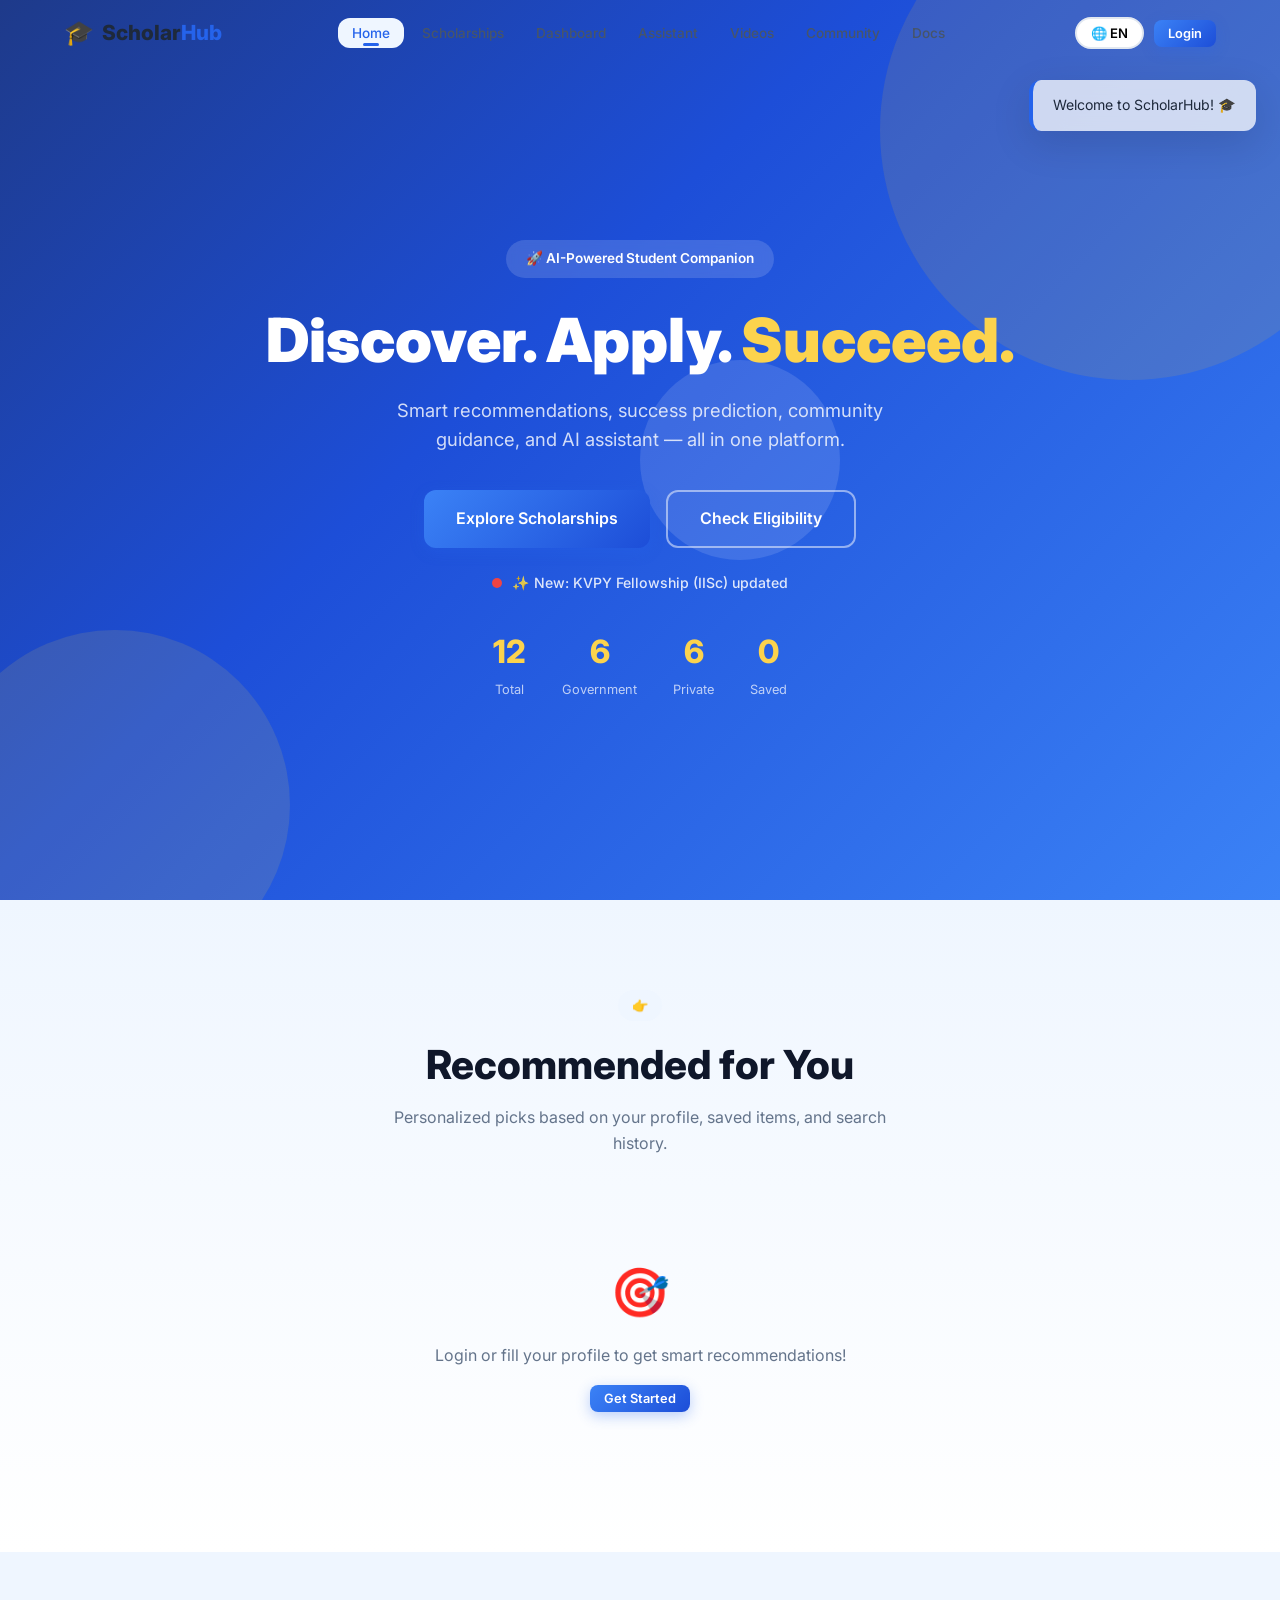
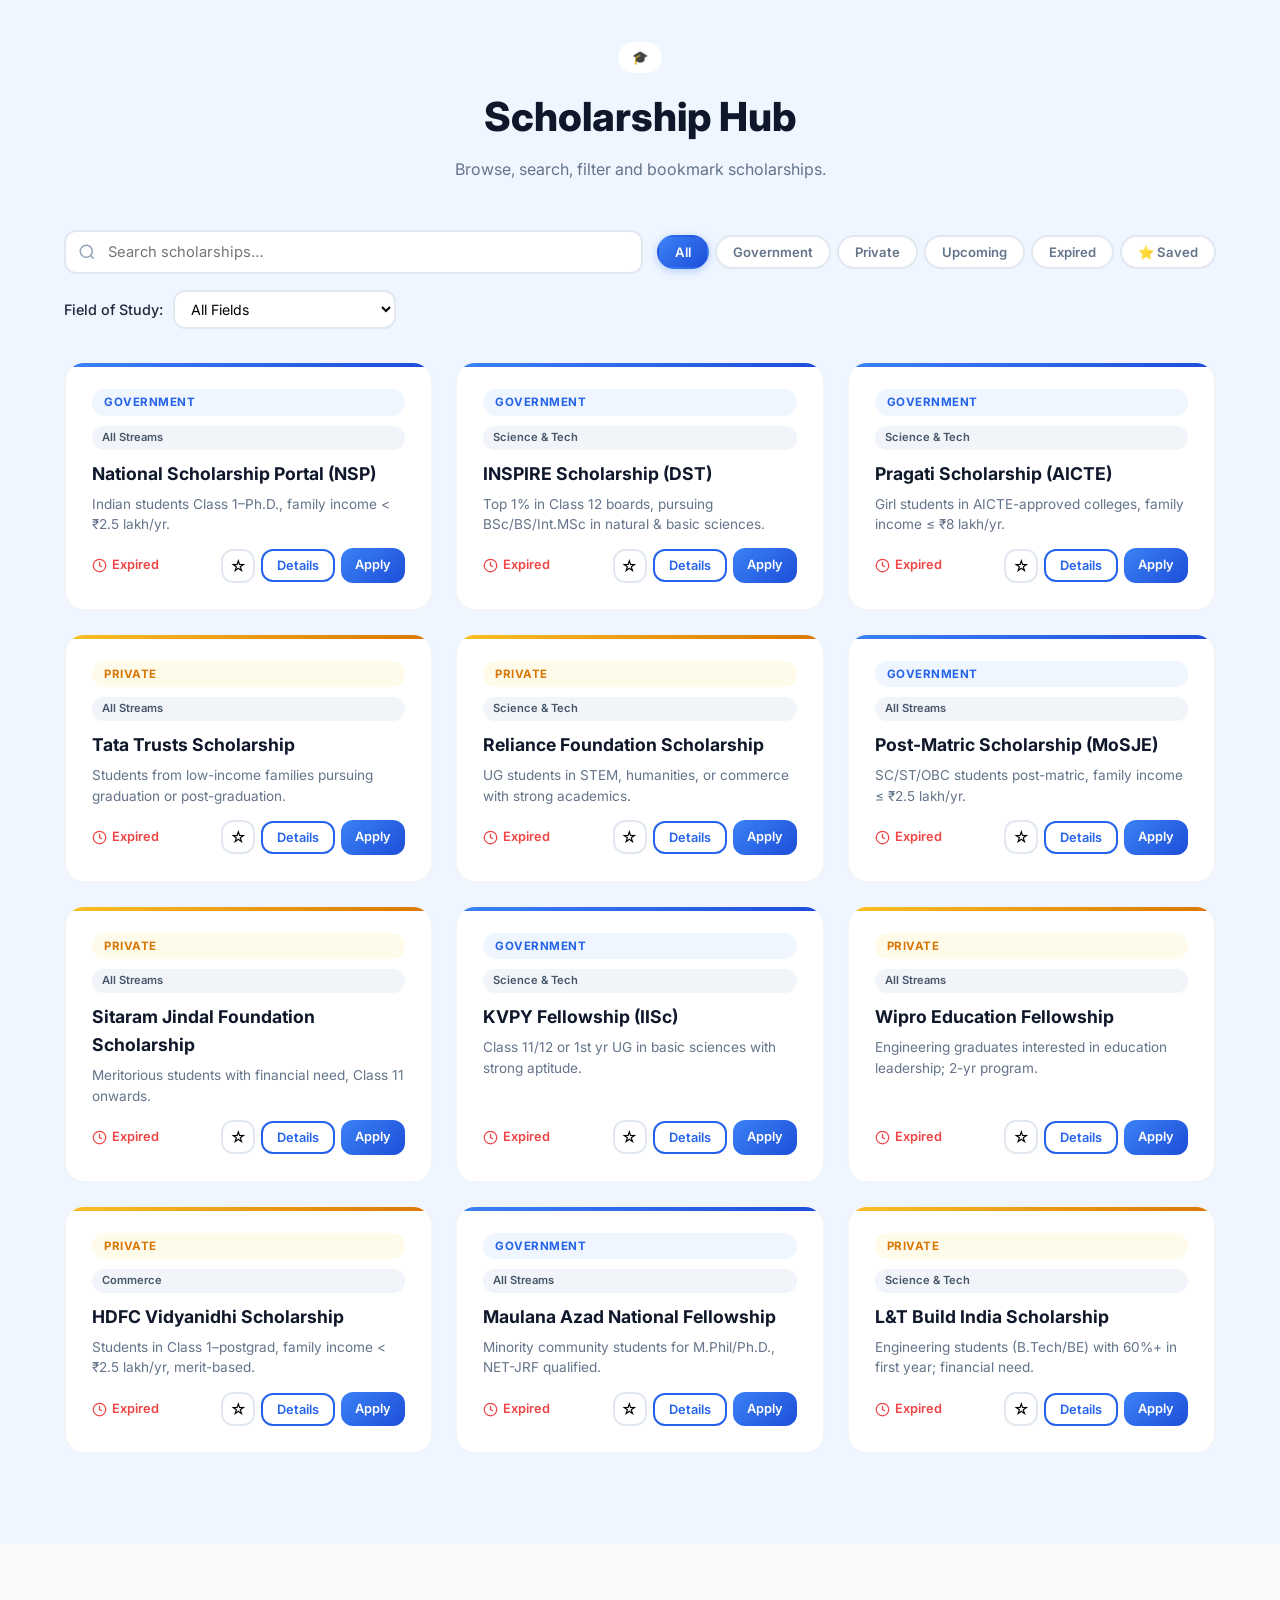
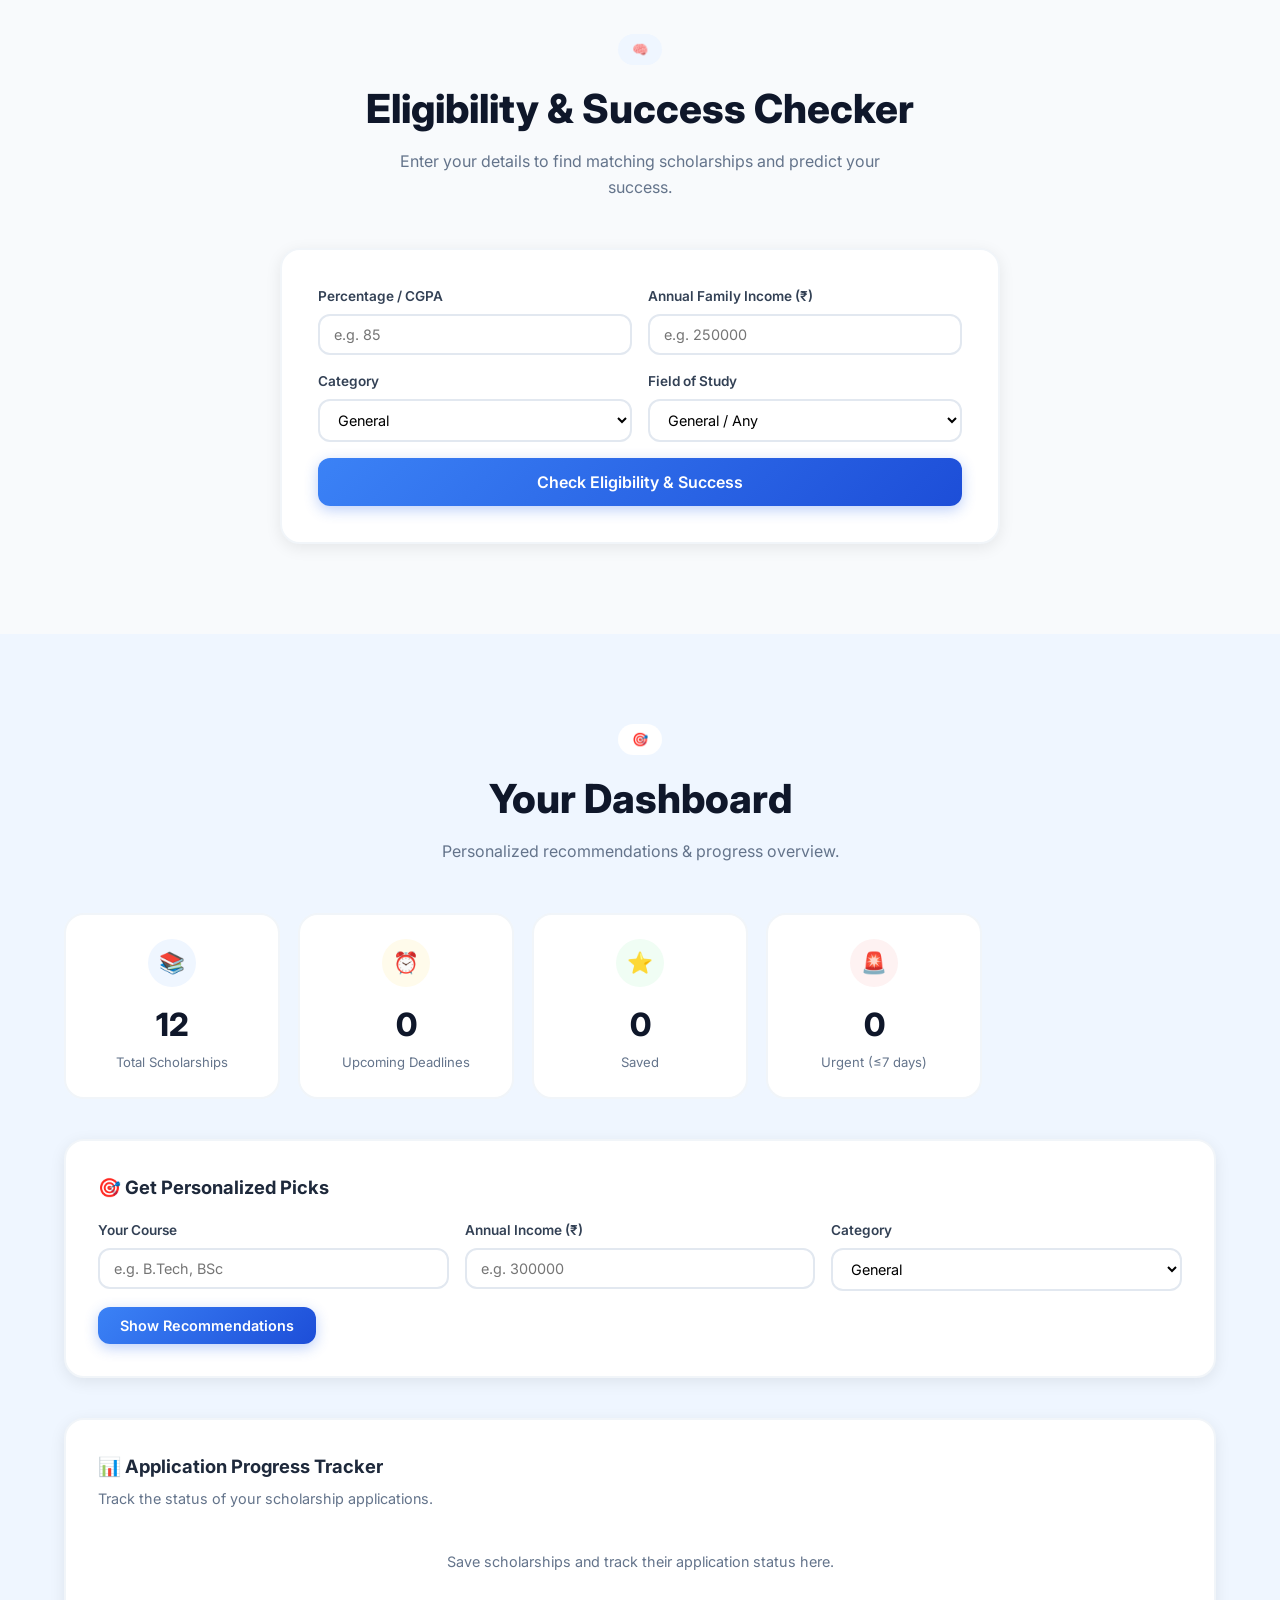
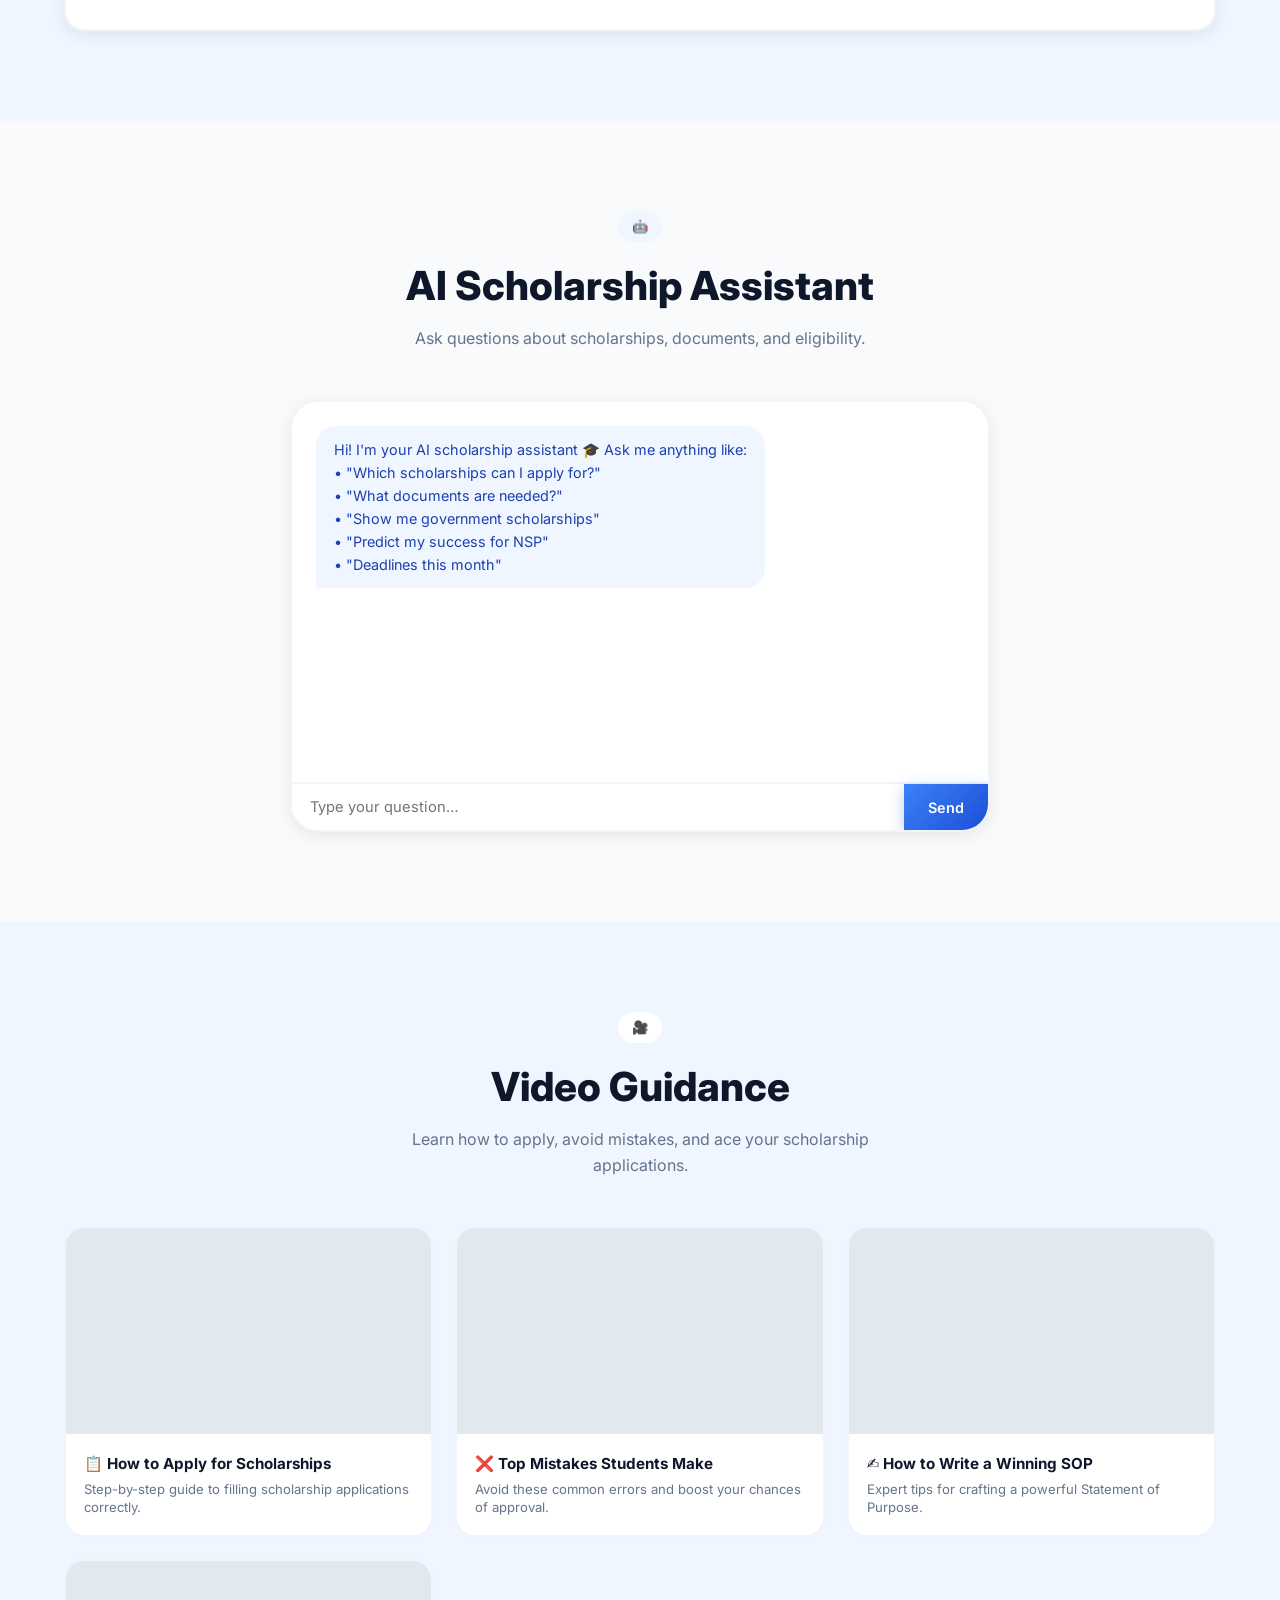
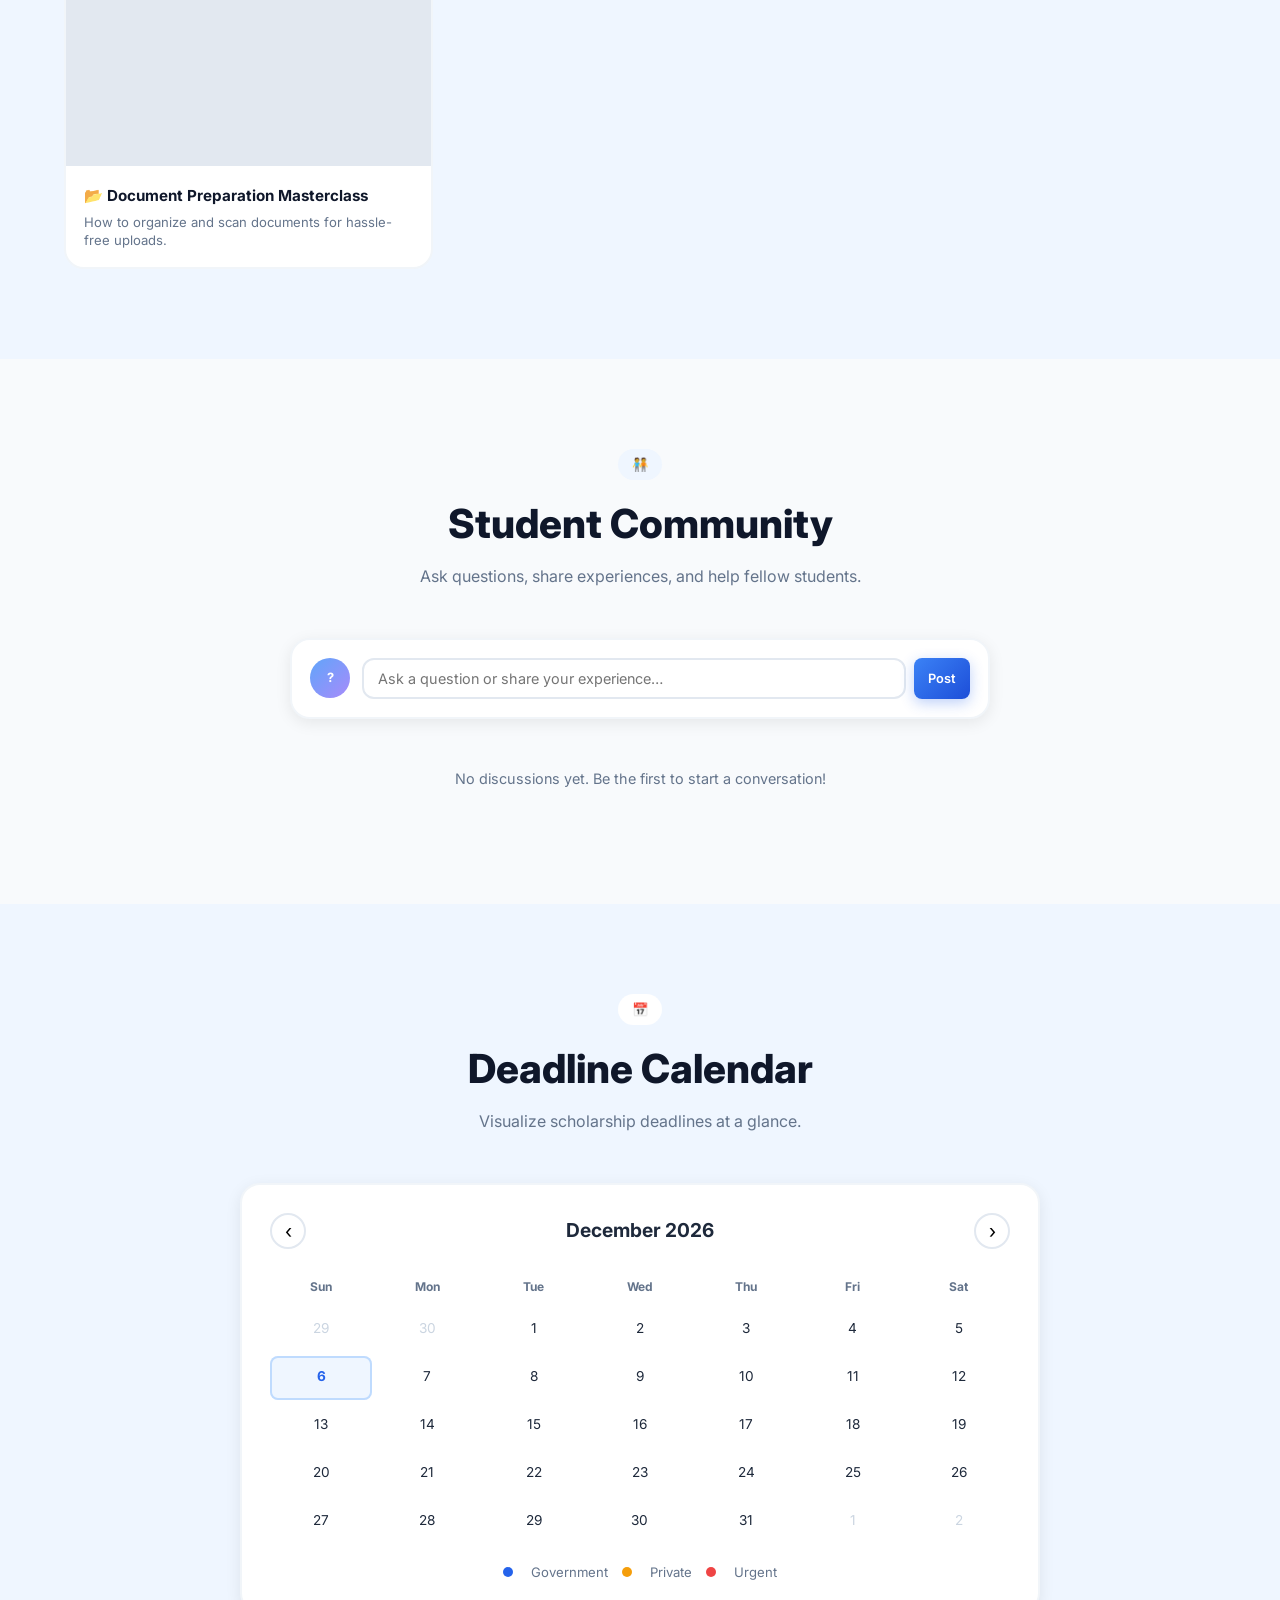
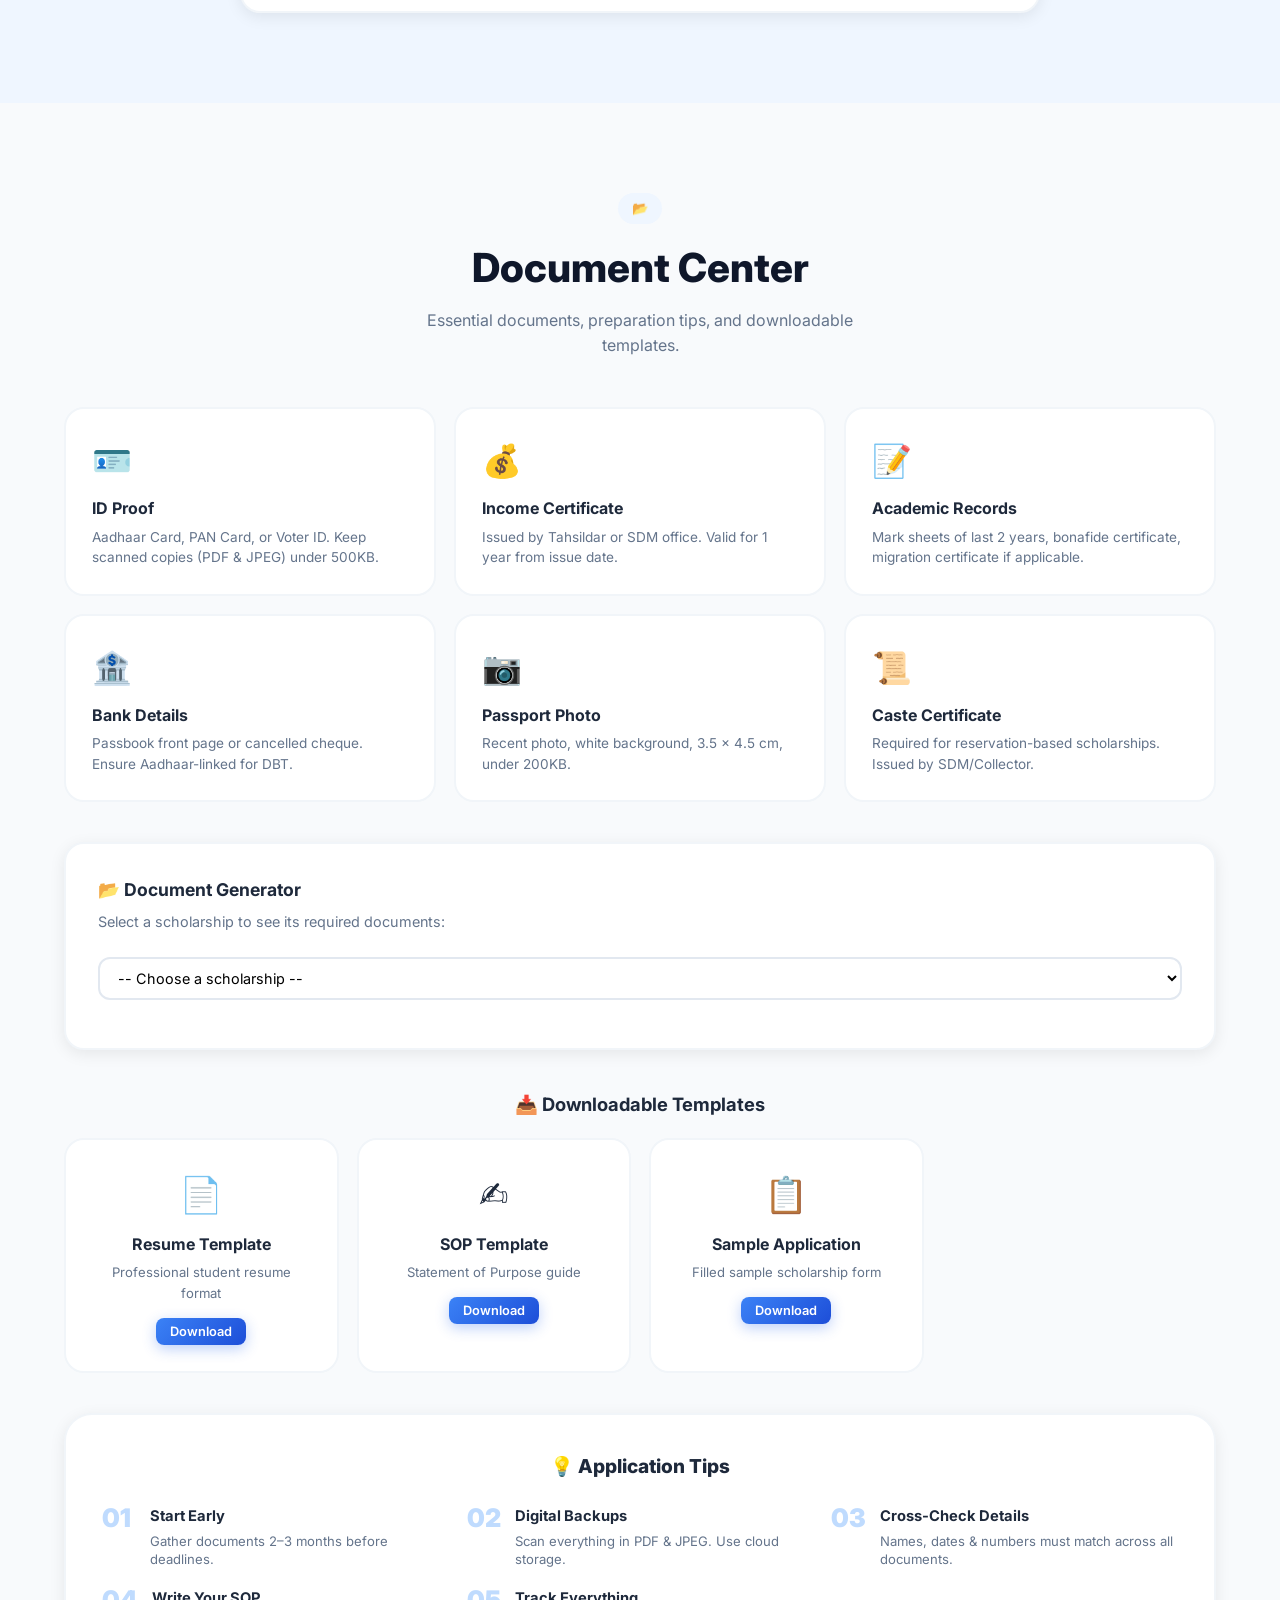
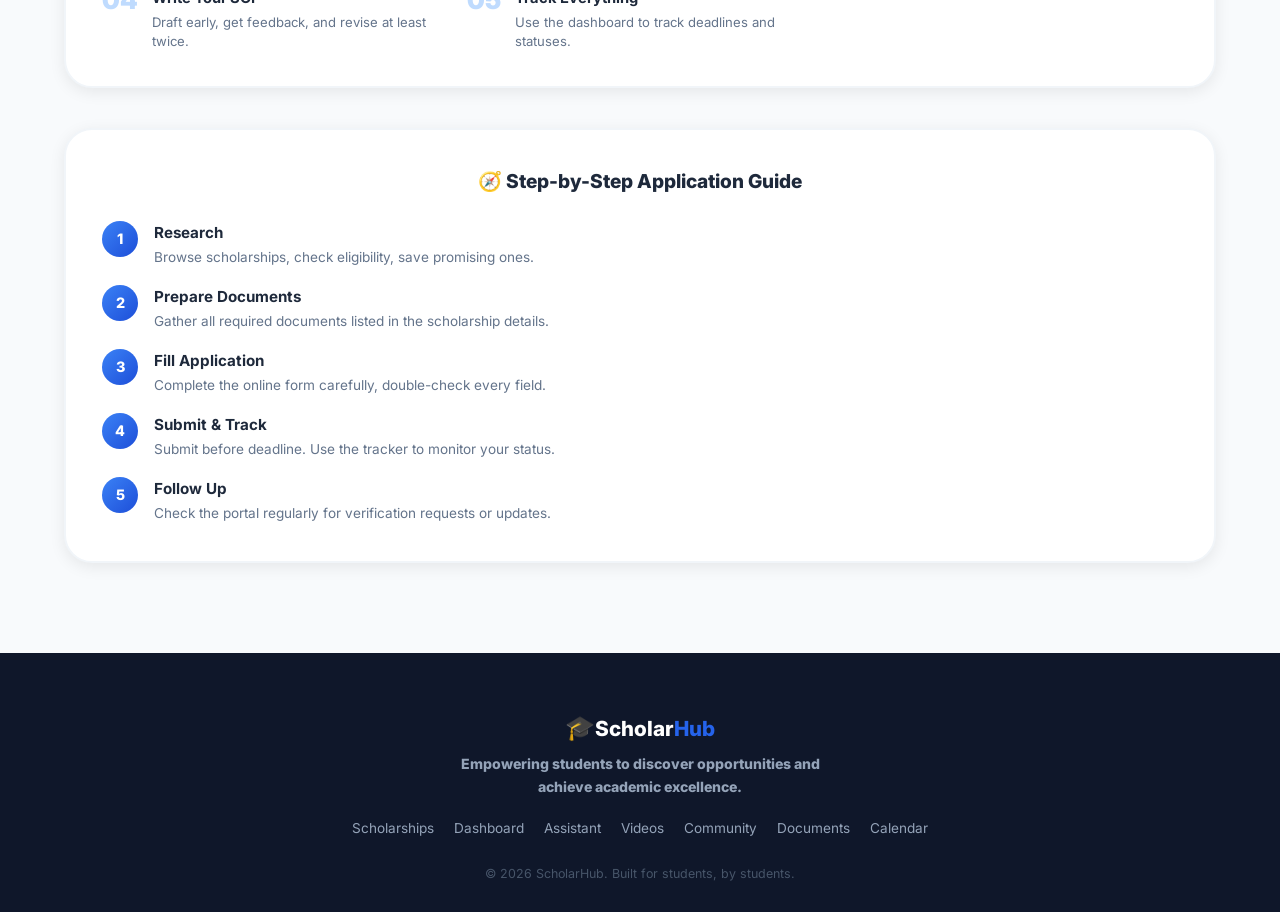
==== index.html @ 82cb2c75 "Create index.html" ====
<!DOCTYPE html>
<html lang="en">
<head>
  <meta charset="UTF-8"/>
  <meta name="viewport" content="width=device-width,initial-scale=1.0"/>
  <title>ScholarHub — AI Student Companion & Scholarship Discovery</title>
  <meta name="description" content="AI-powered scholarship discovery, smart recommendations, success prediction, community discussion, and complete student guidance — all in one platform."/>
  <link rel="stylesheet" href="styles.css"/>
  <link rel="preconnect" href="https://fonts.googleapis.com"/>
  <link rel="preconnect" href="https://fonts.gstatic.com" crossorigin/>
  <link href="https://fonts.googleapis.com/css2?family=Inter:wght@400;500;600;700;800;900&display=swap" rel="stylesheet"/>
</head>
<body>

<!-- ═══════════ NOTIFICATION TOAST ═══════════ -->
<div class="toast-container" id="toastContainer"></div>

<!-- ═══════════ LOGIN MODAL ═══════════ -->
<div class="auth-overlay" id="authOverlay">
  <div class="auth-card">
    <button class="auth-close" id="authClose">&times;</button>
    <div class="auth-header">
      <span class="auth-logo">🎓</span>
      <h2 id="authTitle">Welcome Back</h2>
      <p id="authSubtitle">Sign in to your ScholarHub account</p>
    </div>
    <form id="loginForm" class="auth-form">
      <div class="form-group"><label>Email</label><input type="email" id="loginEmail" placeholder="student@email.com" required/></div>
      <div class="form-group"><label>Password</label><input type="password" id="loginPassword" placeholder="••••••••" required/></div>
      <button type="submit" class="btn btn-primary w-full btn-lg">Sign In</button>
    </form>
    <form id="signupForm" class="auth-form" style="display:none">
      <div class="form-group"><label>Full Name</label><input type="text" id="signupName" placeholder="John Doe" required/></div>
      <div class="form-group"><label>Email</label><input type="email" id="signupEmail" placeholder="student@email.com" required/></div>
      <div class="form-group"><label>Password</label><input type="password" id="signupPassword" placeholder="Min 6 characters" minlength="6" required/></div>
      <div class="form-row">
        <div class="form-group"><label>Course</label><input type="text" id="signupCourse" placeholder="e.g. B.Tech"/></div>
        <div class="form-group"><label>Category</label>
          <select id="signupCategory"><option value="general">General</option><option value="obc">OBC</option><option value="sc">SC</option><option value="st">ST</option><option value="ews">EWS</option></select>
        </div>
      </div>
      <div class="form-group"><label>Annual Family Income (₹)</label><input type="number" id="signupIncome" placeholder="e.g. 300000"/></div>
      <button type="submit" class="btn btn-primary w-full btn-lg">Create Account</button>
    </form>
    <div class="auth-switch">
      <span id="authSwitchText">Don't have an account?</span>
      <button class="auth-switch-btn" id="authSwitch">Sign Up</button>
    </div>
  </div>
</div>

<!-- ═══════════ NAVBAR ═══════════ -->
<nav class="navbar" id="navbar">
  <div class="nav-container">
    <a href="#" class="nav-logo"><span class="logo-icon">🎓</span><span>Scholar<span class="accent">Hub</span></span></a>
    <ul class="nav-links" id="navLinks">
      <li><a href="#hero" class="nav-link active" data-section="hero">Home</a></li>
      <li><a href="#scholarships" class="nav-link" data-section="scholarships">Scholarships</a></li>
      <li><a href="#dashboard" class="nav-link" data-section="dashboard">Dashboard</a></li>
      <li><a href="#assistant" class="nav-link" data-section="assistant">Assistant</a></li>
      <li><a href="#videos" class="nav-link" data-section="videos">Videos</a></li>
      <li><a href="#community" class="nav-link" data-section="community">Community</a></li>
      <li><a href="#documents" class="nav-link" data-section="documents">Docs</a></li>
    </ul>
    <div class="nav-right">
      <button class="lang-toggle" id="langToggle" title="Switch language">🌐 EN</button>
      <div class="nav-user" id="navUser" style="display:none">
        <span class="nav-avatar" id="navAvatar">JD</span>
        <button class="nav-logout" id="navLogout" title="Logout">↪</button>
      </div>
      <button class="btn btn-primary btn-sm" id="navLogin">Login</button>
      <button class="hamburger" id="hamburger" aria-label="Menu"><span></span><span></span><span></span></button>
    </div>
  </div>
</nav>

<!-- ═══════════ HERO ═══════════ -->
<header id="hero" class="hero">
  <div class="hero-shapes"><div class="shape s1"></div><div class="shape s2"></div><div class="shape s3"></div></div>
  <div class="hero-content">
    <span class="hero-badge">🚀 <span data-i18n="heroBadge">AI-Powered Student Companion</span></span>
    <h1><span data-i18n="heroTitle1">Discover.</span> <span data-i18n="heroTitle2">Apply.</span> <span class="highlight" data-i18n="heroTitle3">Succeed.</span></h1>
    <p class="hero-sub" data-i18n="heroSub">Smart recommendations, success prediction, community guidance, and AI assistant — all in one platform.</p>
    <div class="hero-actions">
      <a href="#scholarships" class="btn btn-primary btn-lg" data-i18n="heroBtn1">Explore Scholarships</a>
      <a href="#eligibility" class="btn btn-outline btn-lg" data-i18n="heroBtn2">Check Eligibility</a>
    </div>
    <!-- Live Ticker -->
    <div class="live-ticker" id="liveTicker">
      <span class="ticker-dot"></span>
      <span class="ticker-text" id="tickerText">🔴 Live: 1,247 students applied today</span>
    </div>
    <!-- Analytics mini -->
    <div class="hero-stats" id="heroStats">
      <div class="stat"><span class="stat-num" id="statTotal">0</span><span class="stat-lbl" data-i18n="statTotal">Total</span></div>
      <div class="stat"><span class="stat-num" id="statGov">0</span><span class="stat-lbl" data-i18n="statGov">Government</span></div>
      <div class="stat"><span class="stat-num" id="statPvt">0</span><span class="stat-lbl" data-i18n="statPvt">Private</span></div>
      <div class="stat"><span class="stat-num" id="statSaved">0</span><span class="stat-lbl" data-i18n="statSaved">Saved</span></div>
    </div>
  </div>
</header>

<!-- ═══════════ RECOMMENDED FOR YOU ═══════════ -->
<section id="recommended" class="section rec-section">
  <div class="container">
    <div class="sec-head"><span class="tag">👉</span><h2>Recommended for You</h2><p>Personalized picks based on your profile, saved items, and search history.</p></div>
    <div class="rec-grid" id="recGrid">
      <div class="rec-empty" id="recEmpty">
        <div class="rec-empty-icon">🎯</div>
        <p>Login or fill your profile to get smart recommendations!</p>
        <button class="btn btn-primary btn-sm" onclick="document.getElementById('authOverlay').classList.add('active')">Get Started</button>
      </div>
    </div>
  </div>
</section>

<!-- ═══════════ SCHOLARSHIPS ═══════════ -->
<section id="scholarships" class="section alt-bg">
  <div class="container">
    <div class="sec-head"><span class="tag">🎓</span><h2 data-i18n="schTitle">Scholarship Hub</h2><p data-i18n="schDesc">Browse, search, filter and bookmark scholarships.</p></div>
    <!-- Toolbar -->
    <div class="toolbar">
      <div class="search-wrap"><svg class="s-ico" viewBox="0 0 24 24" fill="none" stroke="currentColor" stroke-width="2"><circle cx="11" cy="11" r="8"/><line x1="21" y1="21" x2="16.65" y2="16.65"/></svg><input id="searchInput" placeholder="Search scholarships…" autocomplete="off"/></div>
      <div class="filters">
        <button class="fbtn active" data-filter="all">All</button>
        <button class="fbtn" data-filter="government">Government</button>
        <button class="fbtn" data-filter="private">Private</button>
        <button class="fbtn" data-filter="upcoming">Upcoming</button>
        <button class="fbtn" data-filter="expired">Expired</button>
        <button class="fbtn" data-filter="saved">⭐ Saved</button>
      </div>
    </div>
    <!-- Field of Study Filter -->
    <div class="field-filter">
      <label data-i18n="fieldLabel">Field of Study:</label>
      <select id="fieldFilter">
        <option value="all">All Fields</option>
        <option value="science">Science & Tech</option>
        <option value="arts">Arts & Humanities</option>
        <option value="commerce">Commerce & Management</option>
        <option value="medical">Medical</option>
        <option value="general">General / All Streams</option>
      </select>
    </div>
    <div class="cards-grid" id="cardsGrid"></div>
    <p class="no-results" id="noResults" style="display:none" data-i18n="noResults">No scholarships found.</p>
  </div>
</section>

<!-- ═══════════ SCHOLARSHIP MODAL ═══════════ -->
<div class="modal-overlay" id="modalOverlay">
  <div class="modal" role="dialog" aria-modal="true">
    <button class="modal-x" id="modalClose">&times;</button>
    <div class="modal-head">
      <span class="mbadge" id="mType"></span>
      <h2 id="mTitle"></h2>
      <p id="mElig"></p>
      <span class="mdeadline" id="mDeadline"></span>
    </div>
    <!-- Modal Tabs -->
    <div class="modal-tabs">
      <button class="mtab active" data-tab="process">🧭 Process</button>
      <button class="mtab" data-tab="formguide">📝 Form Guide</button>
      <button class="mtab" data-tab="faq">❓ FAQ</button>
      <button class="mtab" data-tab="applyguide">🎯 Apply Guide</button>
    </div>
    <div class="modal-body">
      <!-- TAB: Process -->
      <div class="tab-content active" id="tabProcess">
        <h3>🧭 Application Process</h3>
        <div class="flowchart" id="mFlow"></div>
        <h3>📄 Required Documents</h3>
        <ul class="doc-list" id="mDocs"></ul>
        <h3>📊 Your Application Status</h3>
        <div class="progress-track" id="mProgress"></div>
      </div>
      <!-- TAB: Form Guide -->
      <div class="tab-content" id="tabFormguide">
        <h3>📝 How to Fill This Form</h3>
        <div id="formGuideContent"></div>
      </div>
      <!-- TAB: FAQ -->
      <div class="tab-content" id="tabFaq">
        <h3>❓ Frequently Asked Questions</h3>
        <div class="faq-list" id="faqContent"></div>
      </div>
      <!-- TAB: Apply Guide -->
      <div class="tab-content" id="tabApplyguide">
        <h3>🎯 One-Click Apply Guide</h3>
        <div id="applyGuideContent"></div>
      </div>
      <!-- Success Meter -->
      <div class="success-meter-box" id="successMeterBox" style="display:none">
        <h3>📈 Your Success Probability</h3>
        <div class="success-meter">
          <div class="meter-bar"><div class="meter-fill" id="meterFill"></div></div>
          <div class="meter-info">
            <span class="meter-pct" id="meterPct">0%</span>
            <span class="meter-label" id="meterLabel">—</span>
          </div>
          <p class="meter-tip" id="meterTip"></p>
        </div>
      </div>
      <div class="modal-foot">
        <button class="btn btn-secondary" id="mBookmark">⭐ Save</button>
        <a class="btn btn-primary btn-lg" id="mApply" target="_blank" rel="noopener">Apply Now →</a>
      </div>
    </div>
  </div>
</div>

<!-- ═══════════ ELIGIBILITY CHECKER ═══════════ -->
<section id="eligibility" class="section">
  <div class="container">
    <div class="sec-head"><span class="tag">🧠</span><h2 data-i18n="eligTitle">Eligibility & Success Checker</h2><p data-i18n="eligDesc">Enter your details to find matching scholarships and predict your success.</p></div>
    <div class="elig-card">
      <form id="eligForm" class="elig-form">
        <div class="form-row">
          <div class="form-group"><label>Percentage / CGPA</label><input type="number" id="eligMarks" placeholder="e.g. 85" min="0" max="100" required/></div>
          <div class="form-group"><label>Annual Family Income (₹)</label><input type="number" id="eligIncome" placeholder="e.g. 250000" min="0" required/></div>
        </div>
        <div class="form-row">
          <div class="form-group"><label>Category</label>
            <select id="eligCategory"><option value="general">General</option><option value="obc">OBC</option><option value="sc">SC</option><option value="st">ST</option><option value="ews">EWS</option></select>
          </div>
          <div class="form-group"><label>Field of Study</label>
            <select id="eligField"><option value="general">General / Any</option><option value="science">Science & Tech</option><option value="arts">Arts & Humanities</option><option value="commerce">Commerce</option><option value="medical">Medical</option></select>
          </div>
        </div>
        <button type="submit" class="btn btn-primary btn-lg w-full">Check Eligibility & Success</button>
      </form>
      <div id="eligResults" class="elig-results" style="display:none">
        <h3>✅ You're eligible for:</h3>
        <ul id="eligList"></ul>
      </div>
      <!-- Success Probability Overview -->
      <div id="successOverview" class="success-overview" style="display:none">
        <h3>📊 Success Probability Overview</h3>
        <div id="successBars"></div>
      </div>
    </div>
  </div>
</section>

<!-- ═══════════ PERSONALIZED DASHBOARD ═══════════ -->
<section id="dashboard" class="section alt-bg">
  <div class="container">
    <div class="sec-head"><span class="tag">🎯</span><h2 data-i18n="dashTitle">Your Dashboard</h2><p data-i18n="dashDesc">Personalized recommendations & progress overview.</p></div>
    <!-- Analytics -->
    <div class="analytics-grid" id="analyticsGrid">
      <div class="an-card"><div class="an-icon blue">📚</div><div class="an-num" id="anTotal">0</div><div class="an-lbl">Total Scholarships</div></div>
      <div class="an-card"><div class="an-icon yellow">⏰</div><div class="an-num" id="anUpcoming">0</div><div class="an-lbl">Upcoming Deadlines</div></div>
      <div class="an-card"><div class="an-icon green">⭐</div><div class="an-num" id="anSaved">0</div><div class="an-lbl">Saved</div></div>
      <div class="an-card"><div class="an-icon red">🚨</div><div class="an-num" id="anUrgent">0</div><div class="an-lbl">Urgent (≤7 days)</div></div>
    </div>
    <!-- Personalized Input -->
    <div class="dash-personal">
      <h3>🎯 Get Personalized Picks</h3>
      <div class="form-row">
        <div class="form-group"><label>Your Course</label><input id="dashCourse" placeholder="e.g. B.Tech, BSc"/></div>
        <div class="form-group"><label>Annual Income (₹)</label><input id="dashIncome" type="number" placeholder="e.g. 300000"/></div>
        <div class="form-group"><label>Category</label>
          <select id="dashCategory"><option value="general">General</option><option value="obc">OBC</option><option value="sc">SC</option><option value="st">ST</option><option value="ews">EWS</option></select>
        </div>
      </div>
      <button class="btn btn-primary" id="dashRecommend">Show Recommendations</button>
      <div id="dashResults" class="dash-results" style="display:none"></div>
    </div>
    <!-- Application Progress Tracker -->
    <div class="progress-section">
      <h3>📊 Application Progress Tracker</h3>
      <p class="muted">Track the status of your scholarship applications.</p>
      <div class="tracker-list" id="trackerList"></div>
      <p class="empty-msg" id="trackerEmpty">Save scholarships and track their application status here.</p>
    </div>
  </div>
</section>

<!-- ═══════════ AI ASSISTANT ═══════════ -->
<section id="assistant" class="section">
  <div class="container">
    <div class="sec-head"><span class="tag">🤖</span><h2 data-i18n="assistTitle">AI Scholarship Assistant</h2><p data-i18n="assistDesc">Ask questions about scholarships, documents, and eligibility.</p></div>
    <div class="chat-container">
      <div class="chat-messages" id="chatMessages">
        <div class="chat-msg bot"><div class="msg-bubble">Hi! I'm your AI scholarship assistant 🎓 Ask me anything like:<br>• "Which scholarships can I apply for?"<br>• "What documents are needed?"<br>• "Show me government scholarships"<br>• "Predict my success for NSP"<br>• "Deadlines this month"</div></div>
      </div>
      <form class="chat-input-row" id="chatForm">
        <input id="chatInput" placeholder="Type your question…" autocomplete="off"/>
        <button type="submit" class="btn btn-primary">Send</button>
      </form>
    </div>
  </div>
</section>

<!-- ═══════════ VIDEO GUIDANCE ═══════════ -->
<section id="videos" class="section alt-bg">
  <div class="container">
    <div class="sec-head"><span class="tag">🎥</span><h2>Video Guidance</h2><p>Learn how to apply, avoid mistakes, and ace your scholarship applications.</p></div>
    <div class="video-grid">
      <div class="video-card">
        <div class="video-embed">
          <iframe src="https://www.youtube.com/embed/dQw4w9WgXcQ" title="How to Apply for Scholarships" frameborder="0" allow="accelerometer; autoplay; clipboard-write; encrypted-media; gyroscope; picture-in-picture" allowfullscreen loading="lazy"></iframe>
        </div>
        <div class="video-info">
          <h4>📋 How to Apply for Scholarships</h4>
          <p>Step-by-step guide to filling scholarship applications correctly.</p>
        </div>
      </div>
      <div class="video-card">
        <div class="video-embed">
          <iframe src="https://www.youtube.com/embed/dQw4w9WgXcQ" title="Top Mistakes Students Make" frameborder="0" allow="accelerometer; autoplay; clipboard-write; encrypted-media; gyroscope; picture-in-picture" allowfullscreen loading="lazy"></iframe>
        </div>
        <div class="video-info">
          <h4>❌ Top Mistakes Students Make</h4>
          <p>Avoid these common errors and boost your chances of approval.</p>
        </div>
      </div>
      <div class="video-card">
        <div class="video-embed">
          <iframe src="https://www.youtube.com/embed/dQw4w9WgXcQ" title="SOP Writing Tips" frameborder="0" allow="accelerometer; autoplay; clipboard-write; encrypted-media; gyroscope; picture-in-picture" allowfullscreen loading="lazy"></iframe>
        </div>
        <div class="video-info">
          <h4>✍️ How to Write a Winning SOP</h4>
          <p>Expert tips for crafting a powerful Statement of Purpose.</p>
        </div>
      </div>
      <div class="video-card">
        <div class="video-embed">
          <iframe src="https://www.youtube.com/embed/dQw4w9WgXcQ" title="Document Preparation Guide" frameborder="0" allow="accelerometer; autoplay; clipboard-write; encrypted-media; gyroscope; picture-in-picture" allowfullscreen loading="lazy"></iframe>
        </div>
        <div class="video-info">
          <h4>📂 Document Preparation Masterclass</h4>
          <p>How to organize and scan documents for hassle-free uploads.</p>
        </div>
      </div>
    </div>
  </div>
</section>

<!-- ═══════════ COMMUNITY / DISCUSSION ═══════════ -->
<section id="community" class="section">
  <div class="container">
    <div class="sec-head"><span class="tag">🧑‍🤝‍🧑</span><h2>Student Community</h2><p>Ask questions, share experiences, and help fellow students.</p></div>
    <div class="community-container">
      <form class="comment-form" id="commentForm">
        <div class="comment-avatar" id="commentAvatar">?</div>
        <div class="comment-input-wrap">
          <input id="commentInput" placeholder="Ask a question or share your experience…" autocomplete="off"/>
          <button type="submit" class="btn btn-primary btn-sm">Post</button>
        </div>
      </form>
      <div class="comments-list" id="commentsList">
        <p class="empty-msg" id="commentsEmpty">No discussions yet. Be the first to start a conversation!</p>
      </div>
    </div>
  </div>
</section>

<!-- ═══════════ CALENDAR ═══════════ -->
<section id="calendar" class="section alt-bg">
  <div class="container">
    <div class="sec-head"><span class="tag">📅</span><h2 data-i18n="calTitle">Deadline Calendar</h2><p data-i18n="calDesc">Visualize scholarship deadlines at a glance.</p></div>
    <div class="cal-wrapper">
      <div class="cal-header">
        <button class="cal-nav" id="calPrev">‹</button>
        <h3 id="calMonth"></h3>
        <button class="cal-nav" id="calNext">›</button>
      </div>
      <div class="cal-grid" id="calGrid"></div>
      <div class="cal-legend"><span class="cl-dot blue"></span> Government <span class="cl-dot yellow"></span> Private <span class="cl-dot red"></span> Urgent</div>
    </div>
  </div>
</section>

<!-- ═══════════ DOCUMENTS & DOWNLOADS ═══════════ -->
<section id="documents" class="section">
  <div class="container">
    <div class="sec-head"><span class="tag">📂</span><h2 data-i18n="docTitle">Document Center</h2><p data-i18n="docDesc">Essential documents, preparation tips, and downloadable templates.</p></div>
    <!-- Doc Cards -->
    <div class="docs-grid">
      <div class="dcard"><div class="dicon">🪪</div><h4>ID Proof</h4><p>Aadhaar Card, PAN Card, or Voter ID. Keep scanned copies (PDF & JPEG) under 500KB.</p></div>
      <div class="dcard"><div class="dicon">💰</div><h4>Income Certificate</h4><p>Issued by Tahsildar or SDM office. Valid for 1 year from issue date.</p></div>
      <div class="dcard"><div class="dicon">📝</div><h4>Academic Records</h4><p>Mark sheets of last 2 years, bonafide certificate, migration certificate if applicable.</p></div>
      <div class="dcard"><div class="dicon">🏦</div><h4>Bank Details</h4><p>Passbook front page or cancelled cheque. Ensure Aadhaar-linked for DBT.</p></div>
      <div class="dcard"><div class="dicon">📷</div><h4>Passport Photo</h4><p>Recent photo, white background, 3.5 × 4.5 cm, under 200KB.</p></div>
      <div class="dcard"><div class="dicon">📜</div><h4>Caste Certificate</h4><p>Required for reservation-based scholarships. Issued by SDM/Collector.</p></div>
    </div>
    <!-- Dynamic Document Generator -->
    <div class="doc-gen">
      <h3>📂 Document Generator</h3>
      <p class="muted">Select a scholarship to see its required documents:</p>
      <select id="docGenSelect"><option value="">-- Choose a scholarship --</option></select>
      <ul class="gen-docs" id="genDocs"></ul>
    </div>
    <!-- Download Templates -->
    <div class="download-section">
      <h3>📥 Downloadable Templates</h3>
      <div class="dl-grid">
        <div class="dl-card" id="dlResume"><div class="dl-icon">📄</div><h4>Resume Template</h4><p>Professional student resume format</p><button class="btn btn-primary btn-sm">Download</button></div>
        <div class="dl-card" id="dlSOP"><div class="dl-icon">✍️</div><h4>SOP Template</h4><p>Statement of Purpose guide</p><button class="btn btn-primary btn-sm">Download</button></div>
        <div class="dl-card" id="dlForm"><div class="dl-icon">📋</div><h4>Sample Application</h4><p>Filled sample scholarship form</p><button class="btn btn-primary btn-sm">Download</button></div>
      </div>
    </div>
    <!-- Tips -->
    <div class="tips-card">
      <h3>💡 Application Tips</h3>
      <div class="tips-grid">
        <div class="tip"><span class="tnum">01</span><div><strong>Start Early</strong><p>Gather documents 2–3 months before deadlines.</p></div></div>
        <div class="tip"><span class="tnum">02</span><div><strong>Digital Backups</strong><p>Scan everything in PDF & JPEG. Use cloud storage.</p></div></div>
        <div class="tip"><span class="tnum">03</span><div><strong>Cross-Check Details</strong><p>Names, dates & numbers must match across all documents.</p></div></div>
        <div class="tip"><span class="tnum">04</span><div><strong>Write Your SOP</strong><p>Draft early, get feedback, and revise at least twice.</p></div></div>
        <div class="tip"><span class="tnum">05</span><div><strong>Track Everything</strong><p>Use the dashboard to track deadlines and statuses.</p></div></div>
      </div>
    </div>
    <!-- Step by Step Guidance-->
    <div class="steps-guide">
      <h3>🧭 Step-by-Step Application Guide</h3>
      <div class="guide-steps">
        <div class="gstep"><div class="gnum">1</div><div><strong>Research</strong><p>Browse scholarships, check eligibility, save promising ones.</p></div></div>
        <div class="gstep"><div class="gnum">2</div><div><strong>Prepare Documents</strong><p>Gather all required documents listed in the scholarship details.</p></div></div>
        <div class="gstep"><div class="gnum">3</div><div><strong>Fill Application</strong><p>Complete the online form carefully, double-check every field.</p></div></div>
        <div class="gstep"><div class="gnum">4</div><div><strong>Submit & Track</strong><p>Submit before deadline. Use the tracker to monitor your status.</p></div></div>
        <div class="gstep"><div class="gnum">5</div><div><strong>Follow Up</strong><p>Check the portal regularly for verification requests or updates.</p></div></div>
      </div>
    </div>
  </div>
</section>

<!-- ═══════════ FOOTER ═══════════ -->
<footer class="footer">
  <div class="container footer-inner">
    <div class="footer-brand"><span class="logo-icon">🎓</span><span>Scholar<span class="accent">Hub</span></span><p>Empowering students to discover opportunities and achieve academic excellence.</p></div>
    <div class="footer-links"><a href="#scholarships">Scholarships</a><a href="#dashboard">Dashboard</a><a href="#assistant">Assistant</a><a href="#videos">Videos</a><a href="#community">Community</a><a href="#documents">Documents</a><a href="#calendar">Calendar</a></div>
    <p class="footer-copy">&copy; 2026 ScholarHub. Built for students, by students.</p>
  </div>
</footer>

<!-- ═══════════ BOTTOM MOBILE NAV ═══════════ -->
<nav class="bottom-nav" id="bottomNav">
  <a href="#hero" class="bnav-item active" data-section="hero"><span class="bnav-icon">🏠</span><span class="bnav-label">Home</span></a>
  <a href="#scholarships" class="bnav-item" data-section="scholarships"><span class="bnav-icon">🎓</span><span class="bnav-label">Explore</span></a>
  <a href="#dashboard" class="bnav-item" data-section="dashboard"><span class="bnav-icon">📊</span><span class="bnav-label">Dashboard</span></a>
  <a href="#assistant" class="bnav-item" data-section="assistant"><span class="bnav-icon">🤖</span><span class="bnav-label">AI Chat</span></a>
  <a href="#community" class="bnav-item" data-section="community"><span class="bnav-icon">💬</span><span class="bnav-label">Community</span></a>
</nav>

<script src="script.js"></script>
</body>
</html>
---- styles.css ----
/* ══════════════════════════════════════════
   ScholarHub — Premium Design System
   ══════════════════════════════════════════ */

*,*::before,*::after{margin:0;padding:0;box-sizing:border-box}

:root{
  --b50:#eff6ff;--b100:#dbeafe;--b200:#bfdbfe;--b300:#93c5fd;
  --b400:#60a5fa;--b500:#3b82f6;--b600:#2563eb;--b700:#1d4ed8;--b800:#1e40af;--b900:#1e3a8a;
  --y50:#fffbeb;--y100:#fef3c7;--y200:#fde68a;--y300:#fcd34d;--y400:#fbbf24;--y500:#f59e0b;--y600:#d97706;
  --g50:#f0fdf4;--g400:#4ade80;--g500:#22c55e;
  --r50:#fef2f2;--r400:#f87171;--r500:#ef4444;--r600:#dc2626;
  --v50:#f5f3ff;--v400:#a78bfa;--v500:#8b5cf6;
  --s50:#f8fafc;--s100:#f1f5f9;--s200:#e2e8f0;--s300:#cbd5e1;--s400:#94a3b8;--s500:#64748b;--s600:#475569;--s700:#334155;--s800:#1e293b;--s900:#0f172a;
  --bg:var(--s50);--surface:#fff;--text:var(--s800);--muted:var(--s500);
  --primary:var(--b600);--primary-h:var(--b700);--accent:var(--y400);--accent-d:var(--y600);
  --danger:var(--r500);
  --r:12px;--rl:20px;--rxl:28px;
  --sh:0 4px 16px rgba(0,0,0,.08);--shl:0 12px 40px rgba(0,0,0,.12);--shxl:0 20px 60px rgba(0,0,0,.16);
  --tr:.3s cubic-bezier(.4,0,.2,1);--tr-slow:.5s cubic-bezier(.4,0,.2,1);
  --nav-h:66px;
  --glass:rgba(255,255,255,.75);--glass-border:rgba(255,255,255,.2);
}
html{scroll-behavior:smooth;scroll-padding-top:var(--nav-h)}
body{font-family:'Inter',system-ui,sans-serif;background:var(--bg);color:var(--text);line-height:1.6;overflow-x:hidden}
a{color:inherit;text-decoration:none}
ul{list-style:none}
button,input,select,textarea{font-family:inherit}
button{cursor:pointer}
.container{max-width:1200px;margin:0 auto;padding:0 24px}

/* ── BTN ─── */
.btn{display:inline-flex;align-items:center;justify-content:center;gap:6px;padding:10px 22px;border:none;border-radius:var(--r);font-weight:600;font-size:.9rem;transition:var(--tr);white-space:nowrap;position:relative;overflow:hidden}
.btn::after{content:'';position:absolute;inset:0;background:linear-gradient(120deg,transparent 30%,rgba(255,255,255,.2) 50%,transparent 70%);transform:translateX(-100%);transition:.6s}
.btn:hover::after{transform:translateX(100%)}
.btn-primary{background:linear-gradient(135deg,var(--b500),var(--b700));color:#fff;box-shadow:0 4px 14px rgba(37,99,235,.3)}
.btn-primary:hover{transform:translateY(-2px);box-shadow:0 8px 25px rgba(37,99,235,.4)}
.btn-secondary{background:var(--s100);color:var(--s700);border:2px solid var(--s200)}
.btn-secondary:hover{background:var(--s200);transform:translateY(-1px)}
.btn-outline{background:transparent;color:#fff;border:2px solid rgba(255,255,255,.5)}
.btn-outline:hover{background:rgba(255,255,255,.15);border-color:#fff;transform:translateY(-2px)}
.btn-sm{padding:6px 14px;font-size:.8rem;border-radius:8px}
.btn-lg{padding:14px 32px;font-size:1rem}
.btn-danger{background:var(--danger);color:#fff}
.btn-danger:hover{background:var(--r600)}
.w-full{width:100%}
.muted{color:var(--muted);font-size:.9rem;margin-bottom:12px}

/* ── TOAST ─── */
.toast-container{position:fixed;top:80px;right:24px;z-index:9999;display:flex;flex-direction:column;gap:10px;pointer-events:none}
.toast{pointer-events:auto;display:flex;align-items:center;gap:10px;background:var(--glass);backdrop-filter:blur(16px);border-radius:var(--r);padding:14px 20px;box-shadow:var(--shl);border-left:4px solid var(--primary);animation:toastIn .4s ease both;max-width:360px;font-size:.88rem}
.toast.warn{border-left-color:var(--y500)}
.toast.error{border-left-color:var(--danger)}
.toast.out{animation:toastOut .3s ease both}
@keyframes toastIn{from{opacity:0;transform:translateX(60px)}to{opacity:1;transform:translateX(0)}}
@keyframes toastOut{to{opacity:0;transform:translateX(60px)}}

/* ── AUTH MODAL ─── */
.auth-overlay{position:fixed;inset:0;background:rgba(15,23,42,.6);backdrop-filter:blur(12px);z-index:3000;display:flex;align-items:center;justify-content:center;padding:24px;opacity:0;visibility:hidden;transition:var(--tr)}
.auth-overlay.active{opacity:1;visibility:visible}
.auth-card{background:var(--surface);border-radius:var(--rxl);max-width:440px;width:100%;padding:40px;position:relative;transform:translateY(30px) scale(.95);transition:.4s cubic-bezier(.4,0,.2,1);box-shadow:var(--shxl)}
.auth-overlay.active .auth-card{transform:translateY(0) scale(1)}
.auth-close{position:absolute;top:16px;right:18px;background:var(--s100);border:none;width:36px;height:36px;border-radius:50%;font-size:1.3rem;display:flex;align-items:center;justify-content:center;transition:var(--tr);color:var(--s600)}
.auth-close:hover{background:var(--s200);transform:rotate(90deg)}
.auth-header{text-align:center;margin-bottom:28px}
.auth-logo{font-size:3rem;display:block;margin-bottom:12px;animation:bounce 2s infinite}
@keyframes bounce{0%,100%{transform:translateY(0)}50%{transform:translateY(-8px)}}
.auth-header h2{font-size:1.5rem;font-weight:800;color:var(--s900)}
.auth-header p{color:var(--muted);font-size:.9rem;margin-top:4px}
.auth-form .form-group{margin-bottom:16px}
.auth-switch{text-align:center;margin-top:20px;font-size:.9rem;color:var(--muted)}
.auth-switch-btn{background:none;border:none;color:var(--primary);font-weight:700;font-size:.9rem;margin-left:4px;transition:var(--tr)}
.auth-switch-btn:hover{color:var(--primary-h);text-decoration:underline}

/* ── NAVBAR ─── */
.navbar{position:fixed;top:0;left:0;width:100%;height:var(--nav-h);z-index:1000;transition:var(--tr)}
.navbar.scrolled{background:var(--glass);backdrop-filter:blur(16px);box-shadow:var(--sh)}
.nav-container{max-width:1200px;margin:0 auto;padding:0 24px;display:flex;align-items:center;justify-content:space-between;height:100%}
.nav-logo{display:flex;align-items:center;gap:8px;font-size:1.3rem;font-weight:800}
.logo-icon{font-size:1.5rem}
.accent{color:var(--primary)}
.nav-links{display:flex;gap:4px}
.nav-link{padding:7px 14px;border-radius:var(--r);font-weight:500;font-size:.85rem;color:var(--s600);transition:var(--tr);position:relative}
.nav-link:hover,.nav-link.active{background:var(--b50);color:var(--primary)}
.nav-link.active::after{content:'';position:absolute;bottom:2px;left:50%;transform:translateX(-50%);width:16px;height:3px;background:var(--primary);border-radius:2px}
.nav-right{display:flex;align-items:center;gap:10px}
.nav-user{display:flex;align-items:center;gap:6px}
.nav-avatar{width:34px;height:34px;border-radius:50%;background:linear-gradient(135deg,var(--b500),var(--v500));color:#fff;font-size:.75rem;font-weight:700;display:flex;align-items:center;justify-content:center;box-shadow:0 2px 8px rgba(37,99,235,.3)}
.nav-logout{background:var(--s100);border:none;width:30px;height:30px;border-radius:50%;font-size:.85rem;display:flex;align-items:center;justify-content:center;transition:var(--tr)}
.nav-logout:hover{background:var(--r50);color:var(--danger)}
.lang-toggle{padding:6px 14px;border-radius:50px;border:2px solid var(--s200);background:var(--surface);font-size:.82rem;font-weight:600;transition:var(--tr)}
.lang-toggle:hover{border-color:var(--primary);color:var(--primary)}
.hamburger{display:none;flex-direction:column;gap:5px;background:none;border:none;padding:4px}
.hamburger span{width:24px;height:2.5px;background:var(--s700);border-radius:2px;transition:var(--tr)}
.hamburger.open span:nth-child(1){transform:translateY(7.5px) rotate(45deg)}
.hamburger.open span:nth-child(2){opacity:0}
.hamburger.open span:nth-child(3){transform:translateY(-7.5px) rotate(-45deg)}

/* ── HERO ─── */
.hero{position:relative;min-height:100vh;display:flex;align-items:center;justify-content:center;background:linear-gradient(135deg,var(--b900) 0%,var(--b700) 40%,var(--b500) 100%);overflow:hidden;padding:120px 24px 80px}
.hero-shapes{position:absolute;inset:0;pointer-events:none}
.shape{position:absolute;border-radius:50%;opacity:.12}
.s1{width:500px;height:500px;background:var(--y400);top:-120px;right:-100px;animation:fl 8s ease-in-out infinite}
.s2{width:350px;height:350px;background:var(--y300);bottom:-80px;left:-60px;animation:fl 10s ease-in-out infinite reverse}
.s3{width:200px;height:200px;background:#fff;top:40%;left:50%;animation:fl 6s ease-in-out infinite}
@keyframes fl{0%,100%{transform:translate(0,0) scale(1)}50%{transform:translate(30px,-30px) scale(1.08)}}
.hero-content{position:relative;text-align:center;color:#fff;max-width:750px}
.hero-badge{display:inline-block;background:rgba(255,255,255,.15);backdrop-filter:blur(6px);padding:8px 20px;border-radius:50px;font-size:.85rem;font-weight:600;margin-bottom:28px;animation:fu .8s ease both}
.hero h1{font-size:clamp(2.4rem,5.5vw,3.8rem);font-weight:900;line-height:1.15;margin-bottom:20px;animation:fu .8s ease .15s both}
.highlight{color:var(--y300)}
.hero-sub{font-size:clamp(1rem,2vw,1.15rem);color:rgba(255,255,255,.8);max-width:560px;margin:0 auto 36px;animation:fu .8s ease .3s both}
.hero-actions{display:flex;gap:16px;justify-content:center;flex-wrap:wrap;animation:fu .8s ease .45s both}
.hero-stats{display:flex;gap:36px;justify-content:center;margin-top:32px;animation:fu .8s ease .6s both}
.stat{display:flex;flex-direction:column;align-items:center}
.stat-num{font-size:2rem;font-weight:800;color:var(--y300)}
.stat-lbl{font-size:.8rem;color:rgba(255,255,255,.7);margin-top:2px}
@keyframes fu{from{opacity:0;transform:translateY(28px)}to{opacity:1;transform:translateY(0)}}

/* ── LIVE TICKER ─── */
.live-ticker{display:flex;align-items:center;justify-content:center;gap:10px;margin-top:24px;animation:fu .8s ease .75s both}
.ticker-dot{width:10px;height:10px;border-radius:50%;background:var(--r500);animation:pulse 1.5s infinite;flex-shrink:0}
@keyframes pulse{0%,100%{opacity:1;transform:scale(1)}50%{opacity:.4;transform:scale(.8)}}
.ticker-text{font-size:.88rem;color:rgba(255,255,255,.85);font-weight:500}

/* ── SECTION ─── */
.section{padding:90px 0}
.alt-bg{background:var(--b50)}
.sec-head{text-align:center;margin-bottom:48px}
.tag{display:inline-block;background:var(--b50);color:var(--primary);padding:5px 14px;border-radius:50px;font-size:.82rem;font-weight:700;margin-bottom:12px}
.alt-bg .tag{background:var(--surface)}
.sec-head h2{font-size:clamp(1.8rem,4vw,2.5rem);font-weight:800;color:var(--s900);margin-bottom:8px}
.sec-head p{color:var(--muted);max-width:500px;margin:0 auto;font-size:1rem}

/* ── RECOMMENDATIONS ─── */
.rec-section{background:linear-gradient(180deg,var(--b50) 0%,var(--surface) 100%)}
.rec-grid{display:grid;grid-template-columns:repeat(auto-fill,minmax(300px,1fr));gap:20px}
.rec-card{background:var(--surface);border-radius:var(--rl);padding:24px;border:2px solid transparent;background-clip:padding-box;position:relative;transition:var(--tr);cursor:pointer;overflow:hidden}
.rec-card::before{content:'';position:absolute;inset:-2px;border-radius:22px;background:linear-gradient(135deg,var(--b400),var(--v400),var(--y400));z-index:-1;opacity:.6;transition:var(--tr)}
.rec-card:hover{transform:translateY(-4px);box-shadow:var(--shl)}
.rec-card:hover::before{opacity:1}
.rec-card .rec-match{font-size:.72rem;font-weight:700;color:var(--v500);background:var(--v50);padding:3px 10px;border-radius:50px;display:inline-block;margin-bottom:8px}
.rec-card h4{font-size:1rem;font-weight:700;margin-bottom:4px;color:var(--s900)}
.rec-card p{font-size:.82rem;color:var(--muted);line-height:1.5}
.rec-card .rec-reason{font-size:.75rem;color:var(--b500);margin-top:8px;font-weight:600}
.rec-empty{text-align:center;padding:50px 20px;grid-column:1/-1}
.rec-empty-icon{font-size:3rem;margin-bottom:12px}
.rec-empty p{color:var(--muted);margin-bottom:16px}

/* ── TOOLBAR ─── */
.toolbar{display:flex;gap:14px;flex-wrap:wrap;align-items:center;margin-bottom:16px}
.search-wrap{position:relative;flex:1;min-width:220px}
.s-ico{position:absolute;left:14px;top:50%;transform:translateY(-50%);width:18px;height:18px;color:var(--s400)}
.search-wrap input{width:100%;padding:11px 16px 11px 42px;border:2px solid var(--s200);border-radius:var(--r);font-size:.92rem;transition:var(--tr);background:var(--surface)}
.search-wrap input:focus{outline:none;border-color:var(--primary);box-shadow:0 0 0 4px rgba(59,130,246,.1)}
.filters{display:flex;gap:6px;flex-wrap:wrap}
.fbtn{padding:7px 16px;border:2px solid var(--s200);border-radius:50px;background:var(--surface);font-size:.82rem;font-weight:600;color:var(--s500);transition:var(--tr)}
.fbtn:hover{border-color:var(--b300);color:var(--primary)}
.fbtn.active{background:linear-gradient(135deg,var(--b500),var(--b700));color:#fff;border-color:transparent;box-shadow:0 2px 8px rgba(37,99,235,.3)}
.field-filter{display:flex;align-items:center;gap:10px;margin-bottom:32px;font-size:.9rem;font-weight:500}
.field-filter select{padding:8px 12px;border:2px solid var(--s200);border-radius:var(--r);font-size:.88rem;background:var(--surface)}

/* ── CARDS ─── */
.cards-grid{display:grid;grid-template-columns:repeat(auto-fill,minmax(340px,1fr));gap:22px}
.s-card{background:var(--surface);border-radius:var(--rl);border:2px solid var(--s100);padding:26px;transition:var(--tr);position:relative;overflow:hidden;display:flex;flex-direction:column}
.s-card::before{content:'';position:absolute;top:0;left:0;width:100%;height:4px;background:linear-gradient(90deg,var(--b500),var(--b700));transition:var(--tr)}
.s-card.private::before{background:linear-gradient(90deg,var(--y400),var(--y600))}
.s-card:hover{transform:translateY(-6px);box-shadow:var(--shl);border-color:var(--b200)}
.s-card.urgent{border-color:var(--y300)}
.s-card.urgent::after{content:'⚡ Urgent';position:absolute;top:14px;right:14px;background:var(--y100);color:var(--y600);font-size:.72rem;font-weight:700;padding:4px 10px;border-radius:50px;animation:urgentPulse 2s infinite}
@keyframes urgentPulse{0%,100%{box-shadow:0 0 0 0 rgba(251,191,36,.4)}50%{box-shadow:0 0 0 6px rgba(251,191,36,0)}}
.c-type{display:inline-block;padding:4px 12px;border-radius:50px;font-size:.72rem;font-weight:700;text-transform:uppercase;letter-spacing:.5px;margin-bottom:10px}
.c-type.government{background:var(--b50);color:var(--primary)}
.c-type.private{background:var(--y50);color:var(--y600)}
.c-title{font-size:1.1rem;font-weight:700;margin-bottom:6px;color:var(--s900)}
.c-elig{font-size:.85rem;color:var(--muted);margin-bottom:14px;line-height:1.5;flex:1}
.c-field{display:inline-block;padding:3px 10px;border-radius:50px;font-size:.7rem;font-weight:600;background:var(--s100);color:var(--s600);margin-bottom:10px}
.c-foot{display:flex;align-items:center;justify-content:space-between;gap:10px}
.c-dead{display:flex;align-items:center;gap:5px;font-size:.8rem;font-weight:600;color:var(--s500)}
.c-dead svg{width:15px;height:15px}
.c-dead.urgent-text{color:var(--danger)}
.c-actions{display:flex;gap:6px;align-items:center}
.btn-det{padding:7px 14px;border:2px solid var(--primary);border-radius:var(--r);background:transparent;color:var(--primary);font-size:.8rem;font-weight:600;transition:var(--tr)}
.btn-det:hover{background:var(--primary);color:#fff;transform:translateY(-1px)}
.btn-save{width:34px;height:34px;border:2px solid var(--s200);border-radius:var(--r);background:var(--surface);font-size:1rem;display:flex;align-items:center;justify-content:center;transition:var(--tr)}
.btn-save:hover,.btn-save.saved{border-color:var(--y400);background:var(--y50)}
.btn-save.saved{color:var(--y500);transform:scale(1.1)}
.btn-apl{padding:7px 14px;border:none;border-radius:var(--r);background:linear-gradient(135deg,var(--b500),var(--b700));color:#fff;font-size:.8rem;font-weight:600;transition:var(--tr)}
.btn-apl:hover{background:linear-gradient(135deg,var(--b600),var(--b800));transform:translateY(-1px)}
.no-results{text-align:center;font-size:1rem;color:var(--muted);padding:50px 0}

/* ── MODAL ─── */
.modal-overlay{position:fixed;inset:0;background:rgba(15,23,42,.55);backdrop-filter:blur(8px);z-index:2000;display:flex;align-items:center;justify-content:center;padding:24px;opacity:0;visibility:hidden;transition:var(--tr)}
.modal-overlay.active{opacity:1;visibility:visible}
.modal{background:var(--surface);border-radius:var(--rxl);max-width:750px;width:100%;max-height:90vh;overflow-y:auto;padding:36px;position:relative;transform:translateY(30px) scale(.97);transition:.4s cubic-bezier(.4,0,.2,1)}
.modal-overlay.active .modal{transform:translateY(0) scale(1)}
.modal-x{position:absolute;top:16px;right:18px;background:var(--s100);border:none;width:36px;height:36px;border-radius:50%;font-size:1.3rem;display:flex;align-items:center;justify-content:center;transition:var(--tr);color:var(--s600)}
.modal-x:hover{background:var(--s200);transform:rotate(90deg)}
.modal-head{margin-bottom:20px}
.mbadge{display:inline-block;padding:4px 12px;border-radius:50px;font-size:.72rem;font-weight:700;text-transform:uppercase;margin-bottom:8px}
.mbadge.government{background:var(--b50);color:var(--primary)}
.mbadge.private{background:var(--y50);color:var(--y600)}
.modal-head h2{font-size:1.4rem;font-weight:800;margin-bottom:6px}
.modal-head p{color:var(--muted);font-size:.92rem}
.mdeadline{display:inline-flex;align-items:center;gap:6px;background:var(--s100);padding:5px 14px;border-radius:50px;font-size:.8rem;font-weight:600;color:var(--s600);margin-top:10px}
.mdeadline.urgent{background:var(--y100);color:var(--y600)}

/* Modal Tabs */
.modal-tabs{display:flex;gap:4px;margin-bottom:20px;overflow-x:auto;padding-bottom:4px}
.mtab{padding:8px 16px;border:2px solid var(--s200);border-radius:50px;background:var(--surface);font-size:.78rem;font-weight:600;color:var(--s500);transition:var(--tr);white-space:nowrap}
.mtab:hover{border-color:var(--b300);color:var(--primary)}
.mtab.active{background:linear-gradient(135deg,var(--b500),var(--b700));color:#fff;border-color:transparent}
.tab-content{display:none}
.tab-content.active{display:block;animation:fadeTab .3s ease}
@keyframes fadeTab{from{opacity:0;transform:translateY(8px)}to{opacity:1;transform:translateY(0)}}

.modal-body h3{font-size:1.05rem;font-weight:700;margin:20px 0 14px;color:var(--s800)}

/* Flowchart */
.flowchart{display:flex;align-items:center;gap:0;flex-wrap:wrap;padding:18px;background:var(--b50);border-radius:var(--rl);margin-bottom:20px}
.flow-step{display:flex;align-items:center}
.flow-box{display:flex;align-items:center;gap:6px;background:var(--surface);border:2px solid var(--b200);border-radius:var(--r);padding:9px 14px;font-size:.8rem;font-weight:600;color:var(--b700);white-space:nowrap;transition:var(--tr)}
.flow-box:hover{border-color:var(--primary);background:var(--b100);transform:scale(1.04)}
.flow-arrow{color:var(--b300);font-size:1.1rem;margin:0 3px;font-weight:700}

/* Doc list */
.doc-list{margin-bottom:20px}
.doc-list li{display:flex;align-items:center;gap:10px;padding:9px 0;border-bottom:1px solid var(--s100);font-size:.9rem}
.doc-list li:last-child{border:none}
.chk{width:20px;height:20px;border-radius:50%;background:var(--b50);display:flex;align-items:center;justify-content:center;font-size:.65rem;color:var(--primary);flex-shrink:0}

/* Progress Track (modal) */
.progress-track{display:flex;gap:0;margin-bottom:20px;flex-wrap:wrap}
.pstep{display:flex;flex-direction:column;align-items:center;flex:1;min-width:80px;position:relative}
.pstep .pdot{width:28px;height:28px;border-radius:50%;border:3px solid var(--s300);background:var(--surface);display:flex;align-items:center;justify-content:center;font-size:.7rem;font-weight:700;color:var(--s400);z-index:1;transition:var(--tr);cursor:pointer}
.pstep .pdot.active{border-color:var(--primary);background:var(--primary);color:#fff;box-shadow:0 0 0 4px rgba(37,99,235,.2)}
.pstep .pdot.done{border-color:var(--g500);background:var(--g500);color:#fff}
.pstep .plbl{font-size:.7rem;margin-top:6px;color:var(--muted);text-align:center}
.pstep:not(:last-child)::after{content:'';position:absolute;top:14px;left:calc(50% + 14px);width:calc(100% - 28px);height:3px;background:var(--s200)}
.pstep:not(:last-child).done-line::after{background:var(--g500)}
.modal-foot{display:flex;gap:12px;justify-content:center;margin-top:8px}

/* ── FORM GUIDE ─── */
.form-guide-step{background:var(--b50);border-radius:var(--r);padding:16px;margin-bottom:12px;border-left:4px solid var(--primary)}
.form-guide-step h4{font-size:.92rem;font-weight:700;margin-bottom:6px;color:var(--b700)}
.form-guide-step p{font-size:.85rem;color:var(--s600);line-height:1.5}
.form-guide-step.mistake{border-left-color:var(--r500);background:var(--r50)}
.form-guide-step.mistake h4{color:var(--r600)}
.form-example{background:var(--s100);border-radius:8px;padding:12px;margin-top:8px;font-size:.82rem;color:var(--s700);font-family:'Inter',monospace;border:1px dashed var(--s300)}

/* ── FAQ ─── */
.faq-list{display:flex;flex-direction:column;gap:10px}
.faq-item{background:var(--surface);border:2px solid var(--s100);border-radius:var(--r);overflow:hidden;transition:var(--tr)}
.faq-item:hover{border-color:var(--b200)}
.faq-q{padding:14px 18px;font-size:.9rem;font-weight:600;color:var(--s800);cursor:pointer;display:flex;justify-content:space-between;align-items:center;transition:var(--tr)}
.faq-q::after{content:'+';font-size:1.2rem;font-weight:700;color:var(--primary);transition:var(--tr)}
.faq-item.open .faq-q::after{transform:rotate(45deg)}
.faq-a{max-height:0;overflow:hidden;transition:max-height .3s ease;padding:0 18px}
.faq-item.open .faq-a{max-height:200px;padding:0 18px 14px}
.faq-a p{font-size:.85rem;color:var(--muted);line-height:1.6}

/* ── APPLY GUIDE ─── */
.apply-guide-grid{display:flex;flex-direction:column;gap:14px}
.apply-step{display:flex;gap:14px;align-items:flex-start;background:var(--surface);border:2px solid var(--s100);border-radius:var(--r);padding:16px;transition:var(--tr)}
.apply-step:hover{border-color:var(--b200);transform:translateX(4px)}
.apply-step-num{width:36px;height:36px;border-radius:50%;background:linear-gradient(135deg,var(--b500),var(--b700));color:#fff;display:flex;align-items:center;justify-content:center;font-size:.85rem;font-weight:800;flex-shrink:0}
.apply-step h4{font-size:.92rem;font-weight:700;margin-bottom:3px;color:var(--s800)}
.apply-step p{font-size:.82rem;color:var(--muted);line-height:1.4}
.apply-meta{display:flex;gap:16px;margin-top:16px;padding:14px;background:var(--b50);border-radius:var(--r)}
.apply-meta-item{display:flex;align-items:center;gap:6px;font-size:.82rem;font-weight:600;color:var(--b700)}

/* ── SUCCESS METER ─── */
.success-meter-box{margin-top:24px;padding:20px;background:var(--s50);border-radius:var(--rl);border:2px solid var(--s100)}
.success-meter-box h3{margin:0 0 14px}
.meter-bar{height:14px;background:var(--s200);border-radius:50px;overflow:hidden;margin-bottom:12px}
.meter-fill{height:100%;border-radius:50px;transition:width 1s cubic-bezier(.4,0,.2,1);background:linear-gradient(90deg,var(--r500),var(--y500),var(--g500));width:0}
.meter-info{display:flex;align-items:center;gap:12px;margin-bottom:8px}
.meter-pct{font-size:1.8rem;font-weight:900;color:var(--s900)}
.meter-label{font-size:.9rem;font-weight:700;padding:4px 14px;border-radius:50px}
.meter-label.high{background:var(--g50);color:var(--g500)}
.meter-label.medium{background:var(--y50);color:var(--y600)}
.meter-label.low{background:var(--r50);color:var(--r500)}
.meter-tip{font-size:.82rem;color:var(--muted);margin-top:4px;line-height:1.5}

/* Success overview (eligibility) */
.success-overview{margin-top:28px;padding:24px;background:var(--b50);border-radius:var(--rl)}
.success-overview h3{font-size:1.1rem;font-weight:700;margin-bottom:16px;color:var(--s800)}
.success-bar-item{margin-bottom:18px}
.success-bar-item h4{font-size:.88rem;font-weight:600;margin-bottom:6px;color:var(--s700);display:flex;justify-content:space-between}
.success-bar-item .bar-wrap{height:10px;background:var(--s200);border-radius:50px;overflow:hidden}
.success-bar-item .bar-fill{height:100%;border-radius:50px;transition:width 1.2s cubic-bezier(.4,0,.2,1)}
.bar-fill.high{background:linear-gradient(90deg,var(--g400),var(--g500))}
.bar-fill.medium{background:linear-gradient(90deg,var(--y400),var(--y500))}
.bar-fill.low{background:linear-gradient(90deg,var(--r400),var(--r500))}

/* ── ELIGIBILITY ─── */
.elig-card{background:var(--surface);border-radius:var(--rl);padding:36px;border:2px solid var(--s100);max-width:720px;margin:0 auto;box-shadow:var(--sh)}
.form-row{display:flex;gap:16px;margin-bottom:16px}
.form-group{flex:1}
.form-group label{display:block;font-size:.85rem;font-weight:600;margin-bottom:6px;color:var(--s700)}
.form-group input,.form-group select{width:100%;padding:10px 14px;border:2px solid var(--s200);border-radius:var(--r);font-size:.9rem;transition:var(--tr);background:var(--surface)}
.form-group input:focus,.form-group select:focus{outline:none;border-color:var(--primary);box-shadow:0 0 0 4px rgba(59,130,246,.1)}
.elig-results{margin-top:24px}
.elig-results h3{font-size:1.1rem;font-weight:700;margin-bottom:12px;color:var(--g500)}
.elig-results ul{list-style:none}
.elig-results li{padding:10px 14px;border-radius:var(--r);border:2px solid var(--s100);margin-bottom:8px;display:flex;align-items:center;gap:10px;font-size:.9rem;cursor:pointer;transition:var(--tr)}
.elig-results li:hover{border-color:var(--b300);background:var(--b50);transform:translateX(4px)}
.elig-results li .e-icon{font-size:1.1rem}

/* ── DASHBOARD ─── */
.analytics-grid{display:grid;grid-template-columns:repeat(auto-fill,minmax(200px,1fr));gap:18px;margin-bottom:40px}
.an-card{background:var(--surface);border-radius:var(--rl);padding:24px;border:2px solid var(--s100);text-align:center;transition:var(--tr)}
.an-card:hover{transform:translateY(-4px);box-shadow:var(--shl)}
.an-icon{width:48px;height:48px;border-radius:50%;display:flex;align-items:center;justify-content:center;margin:0 auto 12px;font-size:1.3rem}
.an-icon.blue{background:var(--b50)}
.an-icon.yellow{background:var(--y50)}
.an-icon.green{background:var(--g50)}
.an-icon.red{background:var(--r50)}
.an-num{font-size:2rem;font-weight:800;color:var(--s900)}
.an-lbl{font-size:.82rem;color:var(--muted);margin-top:2px}

.dash-personal{background:var(--surface);border-radius:var(--rl);padding:32px;border:2px solid var(--s100);margin-bottom:40px;box-shadow:var(--sh)}
.dash-personal h3{font-size:1.15rem;font-weight:700;margin-bottom:18px}
.dash-results{margin-top:20px;padding:16px;background:var(--b50);border-radius:var(--r)}
.dash-results h4{margin-bottom:10px;font-weight:700}
.dash-results ul{list-style:none}
.dash-results li{padding:8px 0;border-bottom:1px solid var(--s200);font-size:.9rem}
.dash-results li:last-child{border:none}

.progress-section{background:var(--surface);border-radius:var(--rl);padding:32px;border:2px solid var(--s100);box-shadow:var(--sh)}
.progress-section h3{font-size:1.15rem;font-weight:700;margin-bottom:6px}
.tracker-list{margin-top:16px}
.tracker-item{display:flex;align-items:center;gap:14px;padding:14px 16px;border-radius:var(--r);border:2px solid var(--s100);margin-bottom:10px;transition:var(--tr)}
.tracker-item:hover{border-color:var(--b200);transform:translateX(4px)}
.tracker-name{flex:1;font-weight:600;font-size:.9rem}
.tracker-status{display:flex;gap:4px}
.ts{width:10px;height:10px;border-radius:50%;background:var(--s200);transition:var(--tr);cursor:pointer}
.ts.filled{background:var(--primary)}
.ts.submitted{background:var(--y500)}
.ts.approved{background:var(--g500)}
.tracker-lbl{font-size:.75rem;color:var(--muted);min-width:80px;text-align:right}
.empty-msg{text-align:center;color:var(--muted);padding:24px;font-size:.9rem}

/* ── AI CHAT ─── */
.chat-container{max-width:700px;margin:0 auto;background:var(--surface);border-radius:var(--rxl);border:2px solid var(--s100);overflow:hidden;box-shadow:var(--sh)}
.chat-messages{height:380px;overflow-y:auto;padding:24px;display:flex;flex-direction:column;gap:14px}
.chat-msg{display:flex;max-width:85%}
.chat-msg.bot{align-self:flex-start}
.chat-msg.user{align-self:flex-end}
.msg-bubble{padding:12px 18px;border-radius:var(--rl);font-size:.9rem;line-height:1.6}
.bot .msg-bubble{background:var(--b50);color:var(--b800);border-bottom-left-radius:4px}
.user .msg-bubble{background:linear-gradient(135deg,var(--b500),var(--b700));color:#fff;border-bottom-right-radius:4px}
.chat-input-row{display:flex;border-top:2px solid var(--s100)}
.chat-input-row input{flex:1;padding:14px 18px;border:none;font-size:.92rem;outline:none}
.chat-input-row .btn{border-radius:0;padding:14px 24px}

/* ── VIDEO SECTION ─── */
.video-grid{display:grid;grid-template-columns:repeat(auto-fill,minmax(280px,1fr));gap:22px}
.video-card{background:var(--surface);border-radius:var(--rl);overflow:hidden;border:2px solid var(--s100);transition:var(--tr)}
.video-card:hover{transform:translateY(-4px);box-shadow:var(--shl);border-color:var(--b200)}
.video-embed{position:relative;padding-top:56.25%;background:var(--s200)}
.video-embed iframe{position:absolute;top:0;left:0;width:100%;height:100%}
.video-info{padding:18px}
.video-info h4{font-size:.95rem;font-weight:700;margin-bottom:4px;color:var(--s900)}
.video-info p{font-size:.82rem;color:var(--muted);line-height:1.4}

/* ── COMMUNITY ─── */
.community-container{max-width:700px;margin:0 auto}
.comment-form{display:flex;gap:12px;align-items:center;margin-bottom:24px;padding:18px;background:var(--surface);border-radius:var(--rl);border:2px solid var(--s100);box-shadow:var(--sh)}
.comment-avatar{width:40px;height:40px;border-radius:50%;background:linear-gradient(135deg,var(--b400),var(--v400));color:#fff;font-size:.8rem;font-weight:700;display:flex;align-items:center;justify-content:center;flex-shrink:0}
.comment-input-wrap{flex:1;display:flex;gap:8px}
.comment-input-wrap input{flex:1;padding:10px 14px;border:2px solid var(--s200);border-radius:var(--r);font-size:.9rem;transition:var(--tr)}
.comment-input-wrap input:focus{outline:none;border-color:var(--primary)}
.comments-list{display:flex;flex-direction:column;gap:12px}
.comment-card{background:var(--surface);border-radius:var(--rl);padding:18px;border:2px solid var(--s100);transition:var(--tr)}
.comment-card:hover{border-color:var(--b200)}
.comment-header{display:flex;align-items:center;gap:10px;margin-bottom:8px}
.comment-header .c-avatar{width:32px;height:32px;border-radius:50%;background:linear-gradient(135deg,var(--b400),var(--v400));color:#fff;font-size:.7rem;font-weight:700;display:flex;align-items:center;justify-content:center}
.comment-header .c-name{font-weight:600;font-size:.88rem;color:var(--s800)}
.comment-header .c-time{font-size:.75rem;color:var(--muted);margin-left:auto}
.comment-body{font-size:.88rem;color:var(--s600);line-height:1.5}
.comment-actions{display:flex;gap:14px;margin-top:10px}
.comment-btn{background:none;border:none;font-size:.78rem;color:var(--muted);font-weight:600;transition:var(--tr);display:flex;align-items:center;gap:4px}
.comment-btn:hover{color:var(--primary)}
.comment-delete{color:var(--r400)}
.comment-delete:hover{color:var(--r600)}

/* ── CALENDAR ─── */
.cal-wrapper{max-width:800px;margin:0 auto;background:var(--surface);border-radius:var(--rl);border:2px solid var(--s100);padding:28px;box-shadow:var(--sh)}
.cal-header{display:flex;align-items:center;justify-content:space-between;margin-bottom:20px}
.cal-header h3{font-size:1.2rem;font-weight:700}
.cal-nav{width:36px;height:36px;border-radius:50%;border:2px solid var(--s200);background:var(--surface);font-size:1.2rem;display:flex;align-items:center;justify-content:center;transition:var(--tr)}
.cal-nav:hover{border-color:var(--primary);color:var(--primary);transform:scale(1.1)}
.cal-grid{display:grid;grid-template-columns:repeat(7,1fr);gap:4px}
.cal-day-head{text-align:center;font-size:.75rem;font-weight:700;color:var(--muted);padding:8px 0}
.cal-cell{text-align:center;padding:10px 4px;border-radius:8px;font-size:.85rem;position:relative;transition:var(--tr);min-height:44px}
.cal-cell:hover{background:var(--s100)}
.cal-cell.today{background:var(--b50);font-weight:700;color:var(--primary);box-shadow:inset 0 0 0 2px var(--b200)}
.cal-cell.has-event{cursor:pointer}
.cal-cell .cal-dot{width:6px;height:6px;border-radius:50%;position:absolute;bottom:4px;left:50%;transform:translateX(-50%)}
.cal-cell .cal-dot.blue{background:var(--primary)}
.cal-cell .cal-dot.yellow{background:var(--y500)}
.cal-cell .cal-dot.red{background:var(--danger)}
.cal-cell.other-month{color:var(--s300)}
.cal-legend{display:flex;align-items:center;gap:14px;justify-content:center;margin-top:18px;font-size:.82rem;color:var(--muted)}
.cl-dot{width:10px;height:10px;border-radius:50%;display:inline-block;margin-right:4px}
.cl-dot.blue{background:var(--primary)}
.cl-dot.yellow{background:var(--y500)}
.cl-dot.red{background:var(--danger)}

/* ── DOCUMENTS ─── */
.docs-grid{display:grid;grid-template-columns:repeat(auto-fill,minmax(280px,1fr));gap:18px;margin-bottom:40px}
.dcard{background:var(--surface);border-radius:var(--rl);padding:26px;border:2px solid var(--s100);transition:var(--tr)}
.dcard:hover{transform:translateY(-4px);box-shadow:var(--shl);border-color:var(--b200)}
.dicon{font-size:2rem;margin-bottom:10px}
.dcard h4{font-size:1rem;font-weight:700;margin-bottom:5px}
.dcard p{color:var(--muted);font-size:.85rem;line-height:1.5}

.doc-gen{background:var(--surface);border-radius:var(--rl);padding:32px;border:2px solid var(--s100);margin-bottom:40px;box-shadow:var(--sh)}
.doc-gen h3{font-size:1.1rem;font-weight:700;margin-bottom:6px}
.doc-gen select{width:100%;padding:10px 14px;border:2px solid var(--s200);border-radius:var(--r);font-size:.9rem;margin-top:12px;margin-bottom:16px;background:var(--surface)}
.gen-docs li{display:flex;align-items:center;gap:10px;padding:8px 0;border-bottom:1px solid var(--s100);font-size:.9rem}
.gen-docs li:last-child{border:none}

.download-section{margin-bottom:40px}
.download-section h3{font-size:1.15rem;font-weight:700;margin-bottom:18px;text-align:center}
.dl-grid{display:grid;grid-template-columns:repeat(auto-fill,minmax(220px,1fr));gap:18px}
.dl-card{background:var(--surface);border-radius:var(--rl);padding:26px;border:2px solid var(--s100);text-align:center;transition:var(--tr)}
.dl-card:hover{transform:translateY(-4px);box-shadow:var(--shl)}
.dl-icon{font-size:2.2rem;margin-bottom:10px}
.dl-card h4{font-size:1rem;font-weight:700;margin-bottom:4px}
.dl-card p{color:var(--muted);font-size:.82rem;margin-bottom:14px}

.tips-card{background:var(--surface);border-radius:var(--rxl);padding:36px;border:2px solid var(--s100);margin-bottom:40px;box-shadow:var(--sh)}
.tips-card h3{font-size:1.2rem;font-weight:800;margin-bottom:24px;text-align:center}
.tips-grid{display:grid;grid-template-columns:repeat(auto-fill,minmax(300px,1fr));gap:18px}
.tip{display:flex;gap:14px;align-items:flex-start}
.tnum{font-size:1.6rem;font-weight:900;color:var(--b200);line-height:1;flex-shrink:0;min-width:34px}
.tip strong{display:block;font-size:.92rem;margin-bottom:3px;color:var(--s800)}
.tip p{font-size:.82rem;color:var(--muted);line-height:1.4}

.steps-guide{background:var(--surface);border-radius:var(--rxl);padding:36px;border:2px solid var(--s100);box-shadow:var(--sh)}
.steps-guide h3{font-size:1.2rem;font-weight:800;margin-bottom:24px;text-align:center}
.guide-steps{display:flex;flex-direction:column;gap:16px}
.gstep{display:flex;gap:16px;align-items:flex-start}
.gnum{width:36px;height:36px;border-radius:50%;background:linear-gradient(135deg,var(--b500),var(--b700));color:#fff;display:flex;align-items:center;justify-content:center;font-size:.9rem;font-weight:800;flex-shrink:0}
.gstep strong{display:block;font-size:.95rem;margin-bottom:2px}
.gstep p{font-size:.85rem;color:var(--muted)}

/* ── FOOTER ─── */
.footer{background:var(--s900);color:#fff;padding:56px 0 28px}
.footer-inner{text-align:center}
.footer-brand{margin-bottom:20px;font-size:1.3rem;font-weight:800}
.footer-brand p{color:var(--s400);font-size:.88rem;margin-top:6px;max-width:400px;margin-left:auto;margin-right:auto}
.footer-links{display:flex;gap:20px;justify-content:center;margin-bottom:24px;flex-wrap:wrap}
.footer-links a{color:var(--s400);font-size:.85rem;transition:var(--tr)}
.footer-links a:hover{color:var(--y300)}
.footer-copy{color:var(--s600);font-size:.78rem}

/* ── BOTTOM NAV ─── */
.bottom-nav{display:none;position:fixed;bottom:0;left:0;width:100%;background:var(--glass);backdrop-filter:blur(16px);border-top:1px solid var(--s200);z-index:1000;padding:6px 0;box-shadow:0 -4px 16px rgba(0,0,0,.08)}
.bottom-nav{justify-content:space-around;align-items:center}
.bnav-item{display:flex;flex-direction:column;align-items:center;gap:2px;padding:6px 12px;border-radius:var(--r);transition:var(--tr);text-decoration:none;color:var(--s500);font-size:.68rem;font-weight:600;flex:1}
.bnav-item.active{color:var(--primary)}
.bnav-item.active .bnav-icon{transform:scale(1.15)}
.bnav-icon{font-size:1.2rem;transition:var(--tr)}
.bnav-label{font-size:.65rem}

/* ── SCROLL ANIM ─── */
.s-card,.dcard,.an-card,.tip,.dl-card,.gstep,.video-card,.rec-card,.comment-card{opacity:0;transform:translateY(22px);transition:opacity .6s ease,transform .6s ease}
.s-card.vis,.dcard.vis,.an-card.vis,.tip.vis,.dl-card.vis,.gstep.vis,.video-card.vis,.rec-card.vis,.comment-card.vis{opacity:1;transform:translateY(0)}

/* ── RESPONSIVE ─── */
@media(max-width:768px){
  .nav-links{position:fixed;top:var(--nav-h);left:0;width:100%;background:var(--glass);backdrop-filter:blur(16px);flex-direction:column;padding:14px;gap:4px;box-shadow:var(--sh);transform:translateY(-120%);transition:var(--tr);z-index:999}
  .nav-links.open{transform:translateY(0)}
  .hamburger{display:flex}
  .hero h1{font-size:2rem}
  .hero-stats{gap:20px;flex-wrap:wrap}
  .stat-num{font-size:1.5rem}
  .toolbar{flex-direction:column}
  .filters{width:100%;overflow-x:auto;flex-wrap:nowrap;padding-bottom:4px}
  .cards-grid{grid-template-columns:1fr}
  .form-row{flex-direction:column}
  .analytics-grid{grid-template-columns:repeat(2,1fr)}
  .docs-grid{grid-template-columns:1fr}
  .tips-grid{grid-template-columns:1fr}
  .dl-grid{grid-template-columns:1fr}
  .video-grid{grid-template-columns:1fr}
  .rec-grid{grid-template-columns:1fr}
  .flowchart{flex-direction:column;gap:0}
  .flow-step{flex-direction:column}
  .flow-arrow{transform:rotate(90deg)}
  .modal{padding:22px;border-radius:var(--rl)}
  .modal-tabs{gap:2px}
  .mtab{font-size:.72rem;padding:6px 12px}
  .progress-track{flex-wrap:wrap;gap:6px}
  .chat-messages{height:300px}
  .bottom-nav{display:flex}
  .footer{padding-bottom:80px}
  body{padding-bottom:60px}
  .apply-meta{flex-direction:column;gap:8px}
}
@media(max-width:480px){
  .hero{padding:100px 16px 60px}
  .section{padding:60px 0}
  .container{padding:0 16px}
  .hero-actions{flex-direction:column;align-items:center}
  .analytics-grid{grid-template-columns:1fr 1fr}
  .c-foot{flex-direction:column;align-items:flex-start}
  .c-actions{width:100%}
}
::-webkit-scrollbar{width:7px}
::-webkit-scrollbar-track{background:var(--s100)}
::-webkit-scrollbar-thumb{background:var(--s300);border-radius:4px}
::-webkit-scrollbar-thumb:hover{background:var(--s400)}
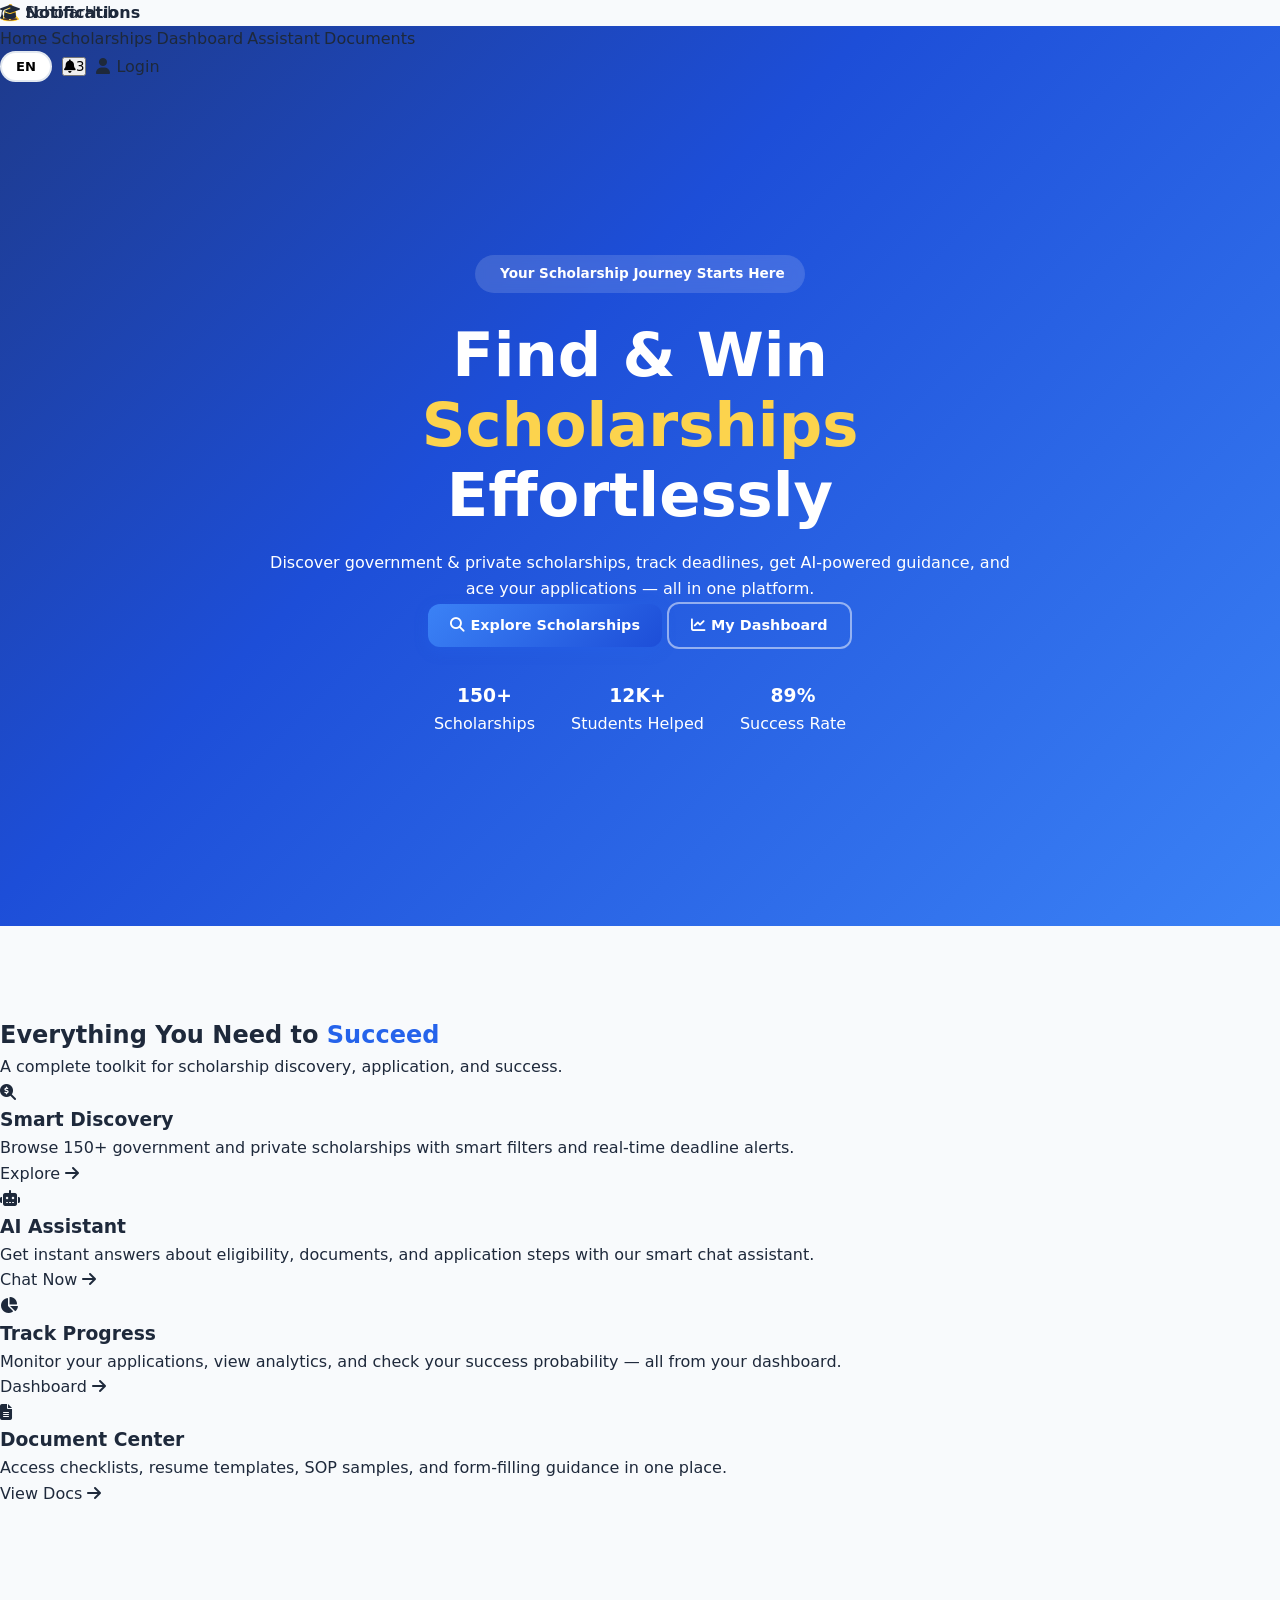
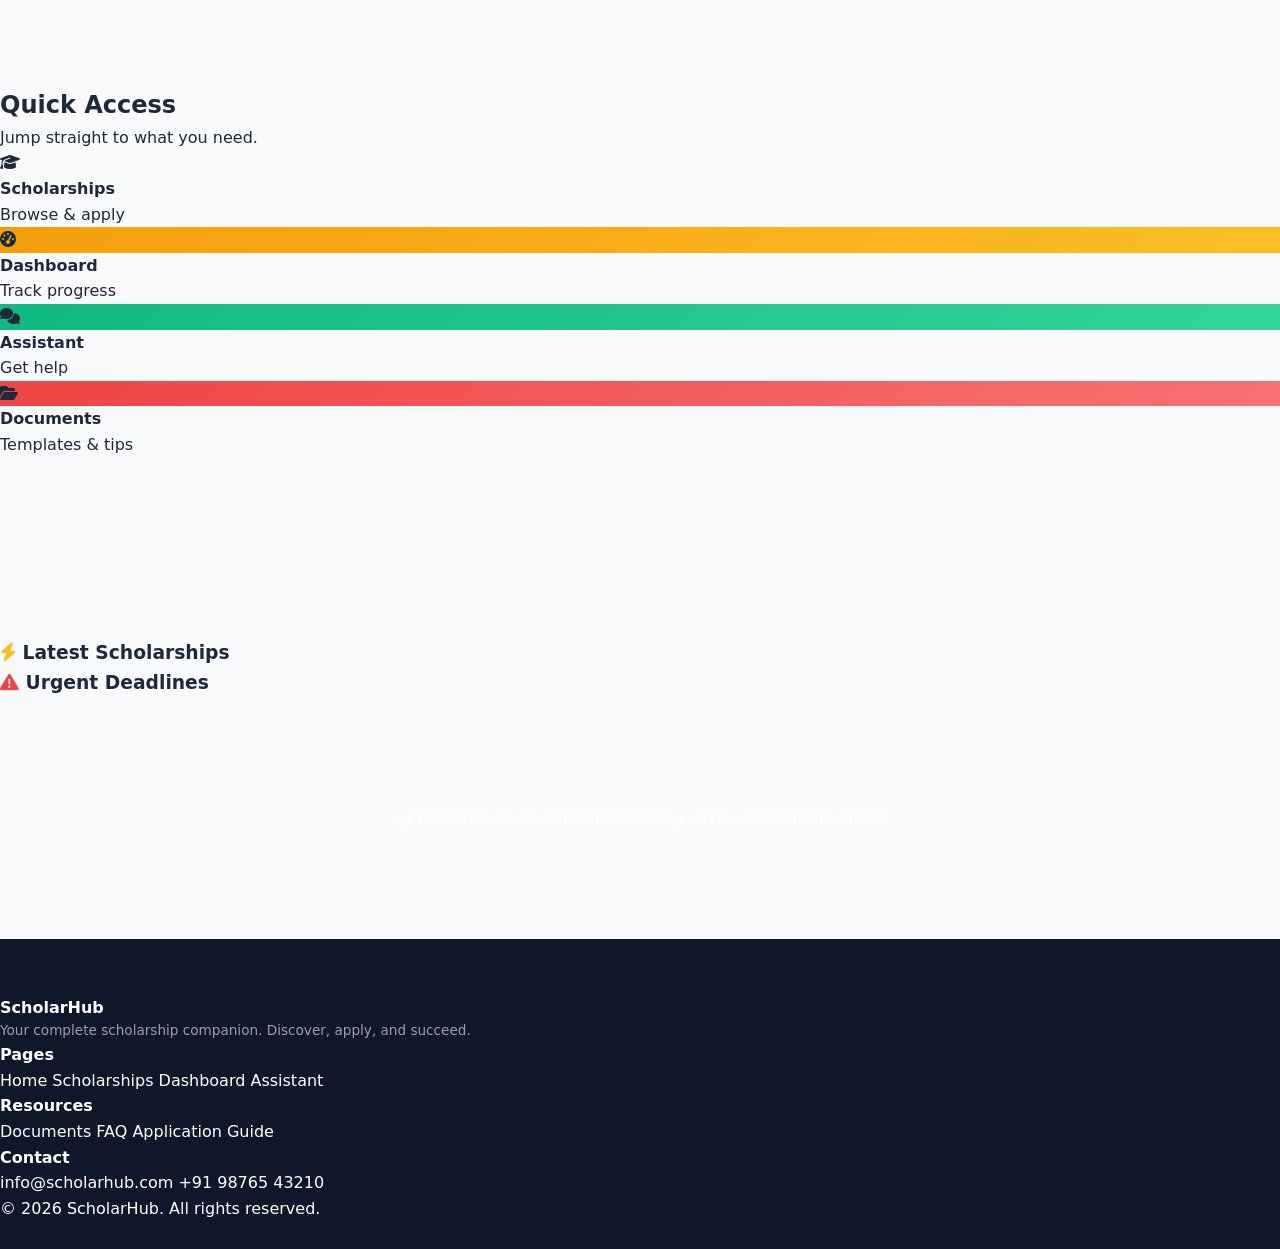
==== commit 41010382: "Update index.html" ====
--- a/index.html
+++ b/index.html
@@ -1,449 +1,172 @@
 <!DOCTYPE html>
 <html lang="en">
 <head>
-  <meta charset="UTF-8"/>
-  <meta name="viewport" content="width=device-width,initial-scale=1.0"/>
-  <title>ScholarHub — AI Student Companion & Scholarship Discovery</title>
-  <meta name="description" content="AI-powered scholarship discovery, smart recommendations, success prediction, community discussion, and complete student guidance — all in one platform."/>
-  <link rel="stylesheet" href="styles.css"/>
-  <link rel="preconnect" href="https://fonts.googleapis.com"/>
-  <link rel="preconnect" href="https://fonts.gstatic.com" crossorigin/>
-  <link href="https://fonts.googleapis.com/css2?family=Inter:wght@400;500;600;700;800;900&display=swap" rel="stylesheet"/>
+  <meta charset="UTF-8">
+  <meta name="viewport" content="width=device-width, initial-scale=1.0">
+  <title>ScholarHub — Student Scholarship & Study Companion</title>
+  <meta name="description" content="Discover scholarships, get personalized recommendations, track applications, and get guidance with ScholarHub.">
+  <link rel="stylesheet" href="styles.css">
+  <link rel="stylesheet" href="https://cdnjs.cloudflare.com/ajax/libs/font-awesome/6.5.1/css/all.min.css">
 </head>
 <body>
 
-<!-- ═══════════ NOTIFICATION TOAST ═══════════ -->
-<div class="toast-container" id="toastContainer"></div>
+  <!-- NAVBAR -->
+  <nav class="navbar" id="navbar">
+    <a href="index.html" class="nav-brand"><i class="fas fa-graduation-cap"></i> Scholar<span>Hub</span></a>
+    <div class="nav-links" id="navLinks">
+      <a href="index.html" class="active">Home</a>
+      <a href="scholarships.html">Scholarships</a>
+      <a href="dashboard.html">Dashboard</a>
+      <a href="assistant.html">Assistant</a>
+      <a href="documents.html">Documents</a>
+    </div>
+    <div class="nav-right">
+      <button class="lang-toggle" id="langToggle" title="Toggle Language">EN</button>
+      <button class="nav-notif" id="notifBtn" title="Notifications"><i class="fas fa-bell"></i><span class="badge" id="notifBadge">3</span></button>
+      <a href="login.html" class="nav-user" id="navUser"><span class="avatar" id="userAvatar"><i class="fas fa-user"></i></span><span id="userName">Login</span></a>
+      <button class="hamburger" id="hamburger"><span></span><span></span><span></span></button>
+    </div>
+  </nav>
 
-<!-- ═══════════ LOGIN MODAL ═══════════ -->
-<div class="auth-overlay" id="authOverlay">
-  <div class="auth-card">
-    <button class="auth-close" id="authClose">&times;</button>
-    <div class="auth-header">
-      <span class="auth-logo">🎓</span>
-      <h2 id="authTitle">Welcome Back</h2>
-      <p id="authSubtitle">Sign in to your ScholarHub account</p>
-    </div>
-    <form id="loginForm" class="auth-form">
-      <div class="form-group"><label>Email</label><input type="email" id="loginEmail" placeholder="student@email.com" required/></div>
-      <div class="form-group"><label>Password</label><input type="password" id="loginPassword" placeholder="••••••••" required/></div>
-      <button type="submit" class="btn btn-primary w-full btn-lg">Sign In</button>
-    </form>
-    <form id="signupForm" class="auth-form" style="display:none">
-      <div class="form-group"><label>Full Name</label><input type="text" id="signupName" placeholder="John Doe" required/></div>
-      <div class="form-group"><label>Email</label><input type="email" id="signupEmail" placeholder="student@email.com" required/></div>
-      <div class="form-group"><label>Password</label><input type="password" id="signupPassword" placeholder="Min 6 characters" minlength="6" required/></div>
-      <div class="form-row">
-        <div class="form-group"><label>Course</label><input type="text" id="signupCourse" placeholder="e.g. B.Tech"/></div>
-        <div class="form-group"><label>Category</label>
-          <select id="signupCategory"><option value="general">General</option><option value="obc">OBC</option><option value="sc">SC</option><option value="st">ST</option><option value="ews">EWS</option></select>
+  <!-- NOTIFICATION PANEL -->
+  <div class="notif-panel" id="notifPanel">
+    <h4>🔔 Notifications</h4>
+    <div id="notifList"></div>
+  </div>
+
+  <!-- TOAST CONTAINER -->
+  <div class="toast-container" id="toastContainer"></div>
+
+  <main class="main-content">
+    <!-- HERO -->
+    <section class="hero">
+      <div class="hero-content">
+        <div class="hero-badge"><i class="fas fa-sparkles"></i> <span data-i18n="hero_badge">Your Scholarship Journey Starts Here</span></div>
+        <h1 data-i18n="hero_title">Find & Win <span class="highlight">Scholarships</span> Effortlessly</h1>
+        <p data-i18n="hero_desc">Discover government & private scholarships, track deadlines, get AI-powered guidance, and ace your applications — all in one platform.</p>
+        <div class="hero-btns">
+          <a href="scholarships.html" class="btn btn-primary"><i class="fas fa-search"></i> <span data-i18n="explore_btn">Explore Scholarships</span></a>
+          <a href="dashboard.html" class="btn btn-outline"><i class="fas fa-chart-line"></i> <span data-i18n="dash_btn">My Dashboard</span></a>
+        </div>
+        <div class="hero-stats">
+          <div class="stat"><h3 id="statScholarships">150+</h3><p data-i18n="stat_sch">Scholarships</p></div>
+          <div class="stat"><h3 id="statStudents">12K+</h3><p data-i18n="stat_stu">Students Helped</p></div>
+          <div class="stat"><h3 id="statSuccess">89%</h3><p data-i18n="stat_suc">Success Rate</p></div>
         </div>
       </div>
-      <div class="form-group"><label>Annual Family Income (₹)</label><input type="number" id="signupIncome" placeholder="e.g. 300000"/></div>
-      <button type="submit" class="btn btn-primary w-full btn-lg">Create Account</button>
-    </form>
-    <div class="auth-switch">
-      <span id="authSwitchText">Don't have an account?</span>
-      <button class="auth-switch-btn" id="authSwitch">Sign Up</button>
-    </div>
-  </div>
-</div>
+    </section>
 
-<!-- ═══════════ NAVBAR ═══════════ -->
-<nav class="navbar" id="navbar">
-  <div class="nav-container">
-    <a href="#" class="nav-logo"><span class="logo-icon">🎓</span><span>Scholar<span class="accent">Hub</span></span></a>
-    <ul class="nav-links" id="navLinks">
-      <li><a href="#hero" class="nav-link active" data-section="hero">Home</a></li>
-      <li><a href="#scholarships" class="nav-link" data-section="scholarships">Scholarships</a></li>
-      <li><a href="#dashboard" class="nav-link" data-section="dashboard">Dashboard</a></li>
-      <li><a href="#assistant" class="nav-link" data-section="assistant">Assistant</a></li>
-      <li><a href="#videos" class="nav-link" data-section="videos">Videos</a></li>
-      <li><a href="#community" class="nav-link" data-section="community">Community</a></li>
-      <li><a href="#documents" class="nav-link" data-section="documents">Docs</a></li>
-    </ul>
-    <div class="nav-right">
-      <button class="lang-toggle" id="langToggle" title="Switch language">🌐 EN</button>
-      <div class="nav-user" id="navUser" style="display:none">
-        <span class="nav-avatar" id="navAvatar">JD</span>
-        <button class="nav-logout" id="navLogout" title="Logout">↪</button>
+    <!-- FEATURES -->
+    <section class="section">
+      <div class="section-header">
+        <h2 data-i18n="feat_title">Everything You Need to <span class="accent">Succeed</span></h2>
+        <p data-i18n="feat_desc">A complete toolkit for scholarship discovery, application, and success.</p>
       </div>
-      <button class="btn btn-primary btn-sm" id="navLogin">Login</button>
-      <button class="hamburger" id="hamburger" aria-label="Menu"><span></span><span></span><span></span></button>
-    </div>
-  </div>
-</nav>
+      <div class="features-grid">
+        <div class="feature-card fade-in">
+          <div class="fc-icon blue"><i class="fas fa-search-dollar"></i></div>
+          <h3 data-i18n="feat1_t">Smart Discovery</h3>
+          <p data-i18n="feat1_d">Browse 150+ government and private scholarships with smart filters and real-time deadline alerts.</p>
+          <a href="scholarships.html" class="fc-link"><span data-i18n="feat_explore">Explore</span> <i class="fas fa-arrow-right"></i></a>
+        </div>
+        <div class="feature-card fade-in">
+          <div class="fc-icon yellow"><i class="fas fa-robot"></i></div>
+          <h3 data-i18n="feat2_t">AI Assistant</h3>
+          <p data-i18n="feat2_d">Get instant answers about eligibility, documents, and application steps with our smart chat assistant.</p>
+          <a href="assistant.html" class="fc-link"><span data-i18n="feat_chat">Chat Now</span> <i class="fas fa-arrow-right"></i></a>
+        </div>
+        <div class="feature-card fade-in">
+          <div class="fc-icon green"><i class="fas fa-chart-pie"></i></div>
+          <h3 data-i18n="feat3_t">Track Progress</h3>
+          <p data-i18n="feat3_d">Monitor your applications, view analytics, and check your success probability — all from your dashboard.</p>
+          <a href="dashboard.html" class="fc-link"><span data-i18n="feat_dash">Dashboard</span> <i class="fas fa-arrow-right"></i></a>
+        </div>
+        <div class="feature-card fade-in">
+          <div class="fc-icon red"><i class="fas fa-file-alt"></i></div>
+          <h3 data-i18n="feat4_t">Document Center</h3>
+          <p data-i18n="feat4_d">Access checklists, resume templates, SOP samples, and form-filling guidance in one place.</p>
+          <a href="documents.html" class="fc-link"><span data-i18n="feat_docs">View Docs</span> <i class="fas fa-arrow-right"></i></a>
+        </div>
+      </div>
+    </section>
 
-<!-- ═══════════ HERO ═══════════ -->
-<header id="hero" class="hero">
-  <div class="hero-shapes"><div class="shape s1"></div><div class="shape s2"></div><div class="shape s3"></div></div>
-  <div class="hero-content">
-    <span class="hero-badge">🚀 <span data-i18n="heroBadge">AI-Powered Student Companion</span></span>
-    <h1><span data-i18n="heroTitle1">Discover.</span> <span data-i18n="heroTitle2">Apply.</span> <span class="highlight" data-i18n="heroTitle3">Succeed.</span></h1>
-    <p class="hero-sub" data-i18n="heroSub">Smart recommendations, success prediction, community guidance, and AI assistant — all in one platform.</p>
-    <div class="hero-actions">
-      <a href="#scholarships" class="btn btn-primary btn-lg" data-i18n="heroBtn1">Explore Scholarships</a>
-      <a href="#eligibility" class="btn btn-outline btn-lg" data-i18n="heroBtn2">Check Eligibility</a>
-    </div>
-    <!-- Live Ticker -->
-    <div class="live-ticker" id="liveTicker">
-      <span class="ticker-dot"></span>
-      <span class="ticker-text" id="tickerText">🔴 Live: 1,247 students applied today</span>
-    </div>
-    <!-- Analytics mini -->
-    <div class="hero-stats" id="heroStats">
-      <div class="stat"><span class="stat-num" id="statTotal">0</span><span class="stat-lbl" data-i18n="statTotal">Total</span></div>
-      <div class="stat"><span class="stat-num" id="statGov">0</span><span class="stat-lbl" data-i18n="statGov">Government</span></div>
-      <div class="stat"><span class="stat-num" id="statPvt">0</span><span class="stat-lbl" data-i18n="statPvt">Private</span></div>
-      <div class="stat"><span class="stat-num" id="statSaved">0</span><span class="stat-lbl" data-i18n="statSaved">Saved</span></div>
-    </div>
-  </div>
-</header>
+    <!-- QUICK NAV -->
+    <section class="section">
+      <div class="section-header">
+        <h2 data-i18n="qn_title">Quick Access</h2>
+        <p data-i18n="qn_desc">Jump straight to what you need.</p>
+      </div>
+      <div class="quick-nav">
+        <a href="scholarships.html" class="quick-card">
+          <div class="qc-icon"><i class="fas fa-graduation-cap"></i></div>
+          <div><h4 data-i18n="qn1_t">Scholarships</h4><p data-i18n="qn1_d">Browse & apply</p></div>
+        </a>
+        <a href="dashboard.html" class="quick-card">
+          <div class="qc-icon" style="background:linear-gradient(135deg,#f59e0b,#fbbf24)"><i class="fas fa-tachometer-alt"></i></div>
+          <div><h4 data-i18n="qn2_t">Dashboard</h4><p data-i18n="qn2_d">Track progress</p></div>
+        </a>
+        <a href="assistant.html" class="quick-card">
+          <div class="qc-icon" style="background:linear-gradient(135deg,#10b981,#34d399)"><i class="fas fa-comments"></i></div>
+          <div><h4 data-i18n="qn3_t">Assistant</h4><p data-i18n="qn3_d">Get help</p></div>
+        </a>
+        <a href="documents.html" class="quick-card">
+          <div class="qc-icon" style="background:linear-gradient(135deg,#ef4444,#f87171)"><i class="fas fa-folder-open"></i></div>
+          <div><h4 data-i18n="qn4_t">Documents</h4><p data-i18n="qn4_d">Templates & tips</p></div>
+        </a>
+      </div>
+    </section>
 
-<!-- ═══════════ RECOMMENDED FOR YOU ═══════════ -->
-<section id="recommended" class="section rec-section">
-  <div class="container">
-    <div class="sec-head"><span class="tag">👉</span><h2>Recommended for You</h2><p>Personalized picks based on your profile, saved items, and search history.</p></div>
-    <div class="rec-grid" id="recGrid">
-      <div class="rec-empty" id="recEmpty">
-        <div class="rec-empty-icon">🎯</div>
-        <p>Login or fill your profile to get smart recommendations!</p>
-        <button class="btn btn-primary btn-sm" onclick="document.getElementById('authOverlay').classList.add('active')">Get Started</button>
+    <!-- LATEST / URGENT -->
+    <section class="section">
+      <div class="two-col">
+        <div class="panel">
+          <div class="panel-header"><h3><i class="fas fa-bolt" style="color:var(--accent)"></i> <span data-i18n="latest_t">Latest Scholarships</span></h3></div>
+          <div id="latestList"></div>
+        </div>
+        <div class="panel">
+          <div class="panel-header"><h3><i class="fas fa-exclamation-triangle" style="color:var(--danger)"></i> <span data-i18n="urgent_t">Urgent Deadlines</span></h3></div>
+          <div id="urgentList"></div>
+        </div>
+      </div>
+    </section>
+
+    <!-- REAL-TIME BAR -->
+    <section class="section" style="padding-top:0">
+      <div class="panel" style="background:linear-gradient(135deg,var(--primary),var(--primary-light));color:#fff;text-align:center;padding:1.2rem">
+        <p style="font-size:0.9rem;opacity:0.9"><i class="fas fa-signal"></i> <span id="realtimeText" data-i18n="rt_text">Real-time: 42 students applied today · 3 new scholarships added</span></p>
+      </div>
+    </section>
+  </main>
+
+  <!-- FOOTER -->
+  <footer class="footer">
+    <div class="footer-grid">
+      <div class="footer-col">
+        <h4>ScholarHub</h4>
+        <p style="font-size:0.85rem;color:rgba(248,250,252,0.6);line-height:1.6">Your complete scholarship companion. Discover, apply, and succeed.</p>
+      </div>
+      <div class="footer-col">
+        <h4 data-i18n="f_pages">Pages</h4>
+        <a href="index.html" data-i18n="f_home">Home</a>
+        <a href="scholarships.html" data-i18n="f_sch">Scholarships</a>
+        <a href="dashboard.html" data-i18n="f_dash">Dashboard</a>
+        <a href="assistant.html" data-i18n="f_asst">Assistant</a>
+      </div>
+      <div class="footer-col">
+        <h4 data-i18n="f_resources">Resources</h4>
+        <a href="documents.html" data-i18n="f_docs">Documents</a>
+        <a href="#" data-i18n="f_faq">FAQ</a>
+        <a href="#" data-i18n="f_guide">Application Guide</a>
+      </div>
+      <div class="footer-col">
+        <h4 data-i18n="f_contact">Contact</h4>
+        <a href="#">info@scholarhub.com</a>
+        <a href="#">+91 98765 43210</a>
       </div>
     </div>
-  </div>
-</section>
+    <div class="footer-bottom">© 2026 ScholarHub. All rights reserved.</div>
+  </footer>
 
-<!-- ═══════════ SCHOLARSHIPS ═══════════ -->
-<section id="scholarships" class="section alt-bg">
-  <div class="container">
-    <div class="sec-head"><span class="tag">🎓</span><h2 data-i18n="schTitle">Scholarship Hub</h2><p data-i18n="schDesc">Browse, search, filter and bookmark scholarships.</p></div>
-    <!-- Toolbar -->
-    <div class="toolbar">
-      <div class="search-wrap"><svg class="s-ico" viewBox="0 0 24 24" fill="none" stroke="currentColor" stroke-width="2"><circle cx="11" cy="11" r="8"/><line x1="21" y1="21" x2="16.65" y2="16.65"/></svg><input id="searchInput" placeholder="Search scholarships…" autocomplete="off"/></div>
-      <div class="filters">
-        <button class="fbtn active" data-filter="all">All</button>
-        <button class="fbtn" data-filter="government">Government</button>
-        <button class="fbtn" data-filter="private">Private</button>
-        <button class="fbtn" data-filter="upcoming">Upcoming</button>
-        <button class="fbtn" data-filter="expired">Expired</button>
-        <button class="fbtn" data-filter="saved">⭐ Saved</button>
-      </div>
-    </div>
-    <!-- Field of Study Filter -->
-    <div class="field-filter">
-      <label data-i18n="fieldLabel">Field of Study:</label>
-      <select id="fieldFilter">
-        <option value="all">All Fields</option>
-        <option value="science">Science & Tech</option>
-        <option value="arts">Arts & Humanities</option>
-        <option value="commerce">Commerce & Management</option>
-        <option value="medical">Medical</option>
-        <option value="general">General / All Streams</option>
-      </select>
-    </div>
-    <div class="cards-grid" id="cardsGrid"></div>
-    <p class="no-results" id="noResults" style="display:none" data-i18n="noResults">No scholarships found.</p>
-  </div>
-</section>
-
-<!-- ═══════════ SCHOLARSHIP MODAL ═══════════ -->
-<div class="modal-overlay" id="modalOverlay">
-  <div class="modal" role="dialog" aria-modal="true">
-    <button class="modal-x" id="modalClose">&times;</button>
-    <div class="modal-head">
-      <span class="mbadge" id="mType"></span>
-      <h2 id="mTitle"></h2>
-      <p id="mElig"></p>
-      <span class="mdeadline" id="mDeadline"></span>
-    </div>
-    <!-- Modal Tabs -->
-    <div class="modal-tabs">
-      <button class="mtab active" data-tab="process">🧭 Process</button>
-      <button class="mtab" data-tab="formguide">📝 Form Guide</button>
-      <button class="mtab" data-tab="faq">❓ FAQ</button>
-      <button class="mtab" data-tab="applyguide">🎯 Apply Guide</button>
-    </div>
-    <div class="modal-body">
-      <!-- TAB: Process -->
-      <div class="tab-content active" id="tabProcess">
-        <h3>🧭 Application Process</h3>
-        <div class="flowchart" id="mFlow"></div>
-        <h3>📄 Required Documents</h3>
-        <ul class="doc-list" id="mDocs"></ul>
-        <h3>📊 Your Application Status</h3>
-        <div class="progress-track" id="mProgress"></div>
-      </div>
-      <!-- TAB: Form Guide -->
-      <div class="tab-content" id="tabFormguide">
-        <h3>📝 How to Fill This Form</h3>
-        <div id="formGuideContent"></div>
-      </div>
-      <!-- TAB: FAQ -->
-      <div class="tab-content" id="tabFaq">
-        <h3>❓ Frequently Asked Questions</h3>
-        <div class="faq-list" id="faqContent"></div>
-      </div>
-      <!-- TAB: Apply Guide -->
-      <div class="tab-content" id="tabApplyguide">
-        <h3>🎯 One-Click Apply Guide</h3>
-        <div id="applyGuideContent"></div>
-      </div>
-      <!-- Success Meter -->
-      <div class="success-meter-box" id="successMeterBox" style="display:none">
-        <h3>📈 Your Success Probability</h3>
-        <div class="success-meter">
-          <div class="meter-bar"><div class="meter-fill" id="meterFill"></div></div>
-          <div class="meter-info">
-            <span class="meter-pct" id="meterPct">0%</span>
-            <span class="meter-label" id="meterLabel">—</span>
-          </div>
-          <p class="meter-tip" id="meterTip"></p>
-        </div>
-      </div>
-      <div class="modal-foot">
-        <button class="btn btn-secondary" id="mBookmark">⭐ Save</button>
-        <a class="btn btn-primary btn-lg" id="mApply" target="_blank" rel="noopener">Apply Now →</a>
-      </div>
-    </div>
-  </div>
-</div>
-
-<!-- ═══════════ ELIGIBILITY CHECKER ═══════════ -->
-<section id="eligibility" class="section">
-  <div class="container">
-    <div class="sec-head"><span class="tag">🧠</span><h2 data-i18n="eligTitle">Eligibility & Success Checker</h2><p data-i18n="eligDesc">Enter your details to find matching scholarships and predict your success.</p></div>
-    <div class="elig-card">
-      <form id="eligForm" class="elig-form">
-        <div class="form-row">
-          <div class="form-group"><label>Percentage / CGPA</label><input type="number" id="eligMarks" placeholder="e.g. 85" min="0" max="100" required/></div>
-          <div class="form-group"><label>Annual Family Income (₹)</label><input type="number" id="eligIncome" placeholder="e.g. 250000" min="0" required/></div>
-        </div>
-        <div class="form-row">
-          <div class="form-group"><label>Category</label>
-            <select id="eligCategory"><option value="general">General</option><option value="obc">OBC</option><option value="sc">SC</option><option value="st">ST</option><option value="ews">EWS</option></select>
-          </div>
-          <div class="form-group"><label>Field of Study</label>
-            <select id="eligField"><option value="general">General / Any</option><option value="science">Science & Tech</option><option value="arts">Arts & Humanities</option><option value="commerce">Commerce</option><option value="medical">Medical</option></select>
-          </div>
-        </div>
-        <button type="submit" class="btn btn-primary btn-lg w-full">Check Eligibility & Success</button>
-      </form>
-      <div id="eligResults" class="elig-results" style="display:none">
-        <h3>✅ You're eligible for:</h3>
-        <ul id="eligList"></ul>
-      </div>
-      <!-- Success Probability Overview -->
-      <div id="successOverview" class="success-overview" style="display:none">
-        <h3>📊 Success Probability Overview</h3>
-        <div id="successBars"></div>
-      </div>
-    </div>
-  </div>
-</section>
-
-<!-- ═══════════ PERSONALIZED DASHBOARD ═══════════ -->
-<section id="dashboard" class="section alt-bg">
-  <div class="container">
-    <div class="sec-head"><span class="tag">🎯</span><h2 data-i18n="dashTitle">Your Dashboard</h2><p data-i18n="dashDesc">Personalized recommendations & progress overview.</p></div>
-    <!-- Analytics -->
-    <div class="analytics-grid" id="analyticsGrid">
-      <div class="an-card"><div class="an-icon blue">📚</div><div class="an-num" id="anTotal">0</div><div class="an-lbl">Total Scholarships</div></div>
-      <div class="an-card"><div class="an-icon yellow">⏰</div><div class="an-num" id="anUpcoming">0</div><div class="an-lbl">Upcoming Deadlines</div></div>
-      <div class="an-card"><div class="an-icon green">⭐</div><div class="an-num" id="anSaved">0</div><div class="an-lbl">Saved</div></div>
-      <div class="an-card"><div class="an-icon red">🚨</div><div class="an-num" id="anUrgent">0</div><div class="an-lbl">Urgent (≤7 days)</div></div>
-    </div>
-    <!-- Personalized Input -->
-    <div class="dash-personal">
-      <h3>🎯 Get Personalized Picks</h3>
-      <div class="form-row">
-        <div class="form-group"><label>Your Course</label><input id="dashCourse" placeholder="e.g. B.Tech, BSc"/></div>
-        <div class="form-group"><label>Annual Income (₹)</label><input id="dashIncome" type="number" placeholder="e.g. 300000"/></div>
-        <div class="form-group"><label>Category</label>
-          <select id="dashCategory"><option value="general">General</option><option value="obc">OBC</option><option value="sc">SC</option><option value="st">ST</option><option value="ews">EWS</option></select>
-        </div>
-      </div>
-      <button class="btn btn-primary" id="dashRecommend">Show Recommendations</button>
-      <div id="dashResults" class="dash-results" style="display:none"></div>
-    </div>
-    <!-- Application Progress Tracker -->
-    <div class="progress-section">
-      <h3>📊 Application Progress Tracker</h3>
-      <p class="muted">Track the status of your scholarship applications.</p>
-      <div class="tracker-list" id="trackerList"></div>
-      <p class="empty-msg" id="trackerEmpty">Save scholarships and track their application status here.</p>
-    </div>
-  </div>
-</section>
-
-<!-- ═══════════ AI ASSISTANT ═══════════ -->
-<section id="assistant" class="section">
-  <div class="container">
-    <div class="sec-head"><span class="tag">🤖</span><h2 data-i18n="assistTitle">AI Scholarship Assistant</h2><p data-i18n="assistDesc">Ask questions about scholarships, documents, and eligibility.</p></div>
-    <div class="chat-container">
-      <div class="chat-messages" id="chatMessages">
-        <div class="chat-msg bot"><div class="msg-bubble">Hi! I'm your AI scholarship assistant 🎓 Ask me anything like:<br>• "Which scholarships can I apply for?"<br>• "What documents are needed?"<br>• "Show me government scholarships"<br>• "Predict my success for NSP"<br>• "Deadlines this month"</div></div>
-      </div>
-      <form class="chat-input-row" id="chatForm">
-        <input id="chatInput" placeholder="Type your question…" autocomplete="off"/>
-        <button type="submit" class="btn btn-primary">Send</button>
-      </form>
-    </div>
-  </div>
-</section>
-
-<!-- ═══════════ VIDEO GUIDANCE ═══════════ -->
-<section id="videos" class="section alt-bg">
-  <div class="container">
-    <div class="sec-head"><span class="tag">🎥</span><h2>Video Guidance</h2><p>Learn how to apply, avoid mistakes, and ace your scholarship applications.</p></div>
-    <div class="video-grid">
-      <div class="video-card">
-        <div class="video-embed">
-          <iframe src="https://www.youtube.com/embed/dQw4w9WgXcQ" title="How to Apply for Scholarships" frameborder="0" allow="accelerometer; autoplay; clipboard-write; encrypted-media; gyroscope; picture-in-picture" allowfullscreen loading="lazy"></iframe>
-        </div>
-        <div class="video-info">
-          <h4>📋 How to Apply for Scholarships</h4>
-          <p>Step-by-step guide to filling scholarship applications correctly.</p>
-        </div>
-      </div>
-      <div class="video-card">
-        <div class="video-embed">
-          <iframe src="https://www.youtube.com/embed/dQw4w9WgXcQ" title="Top Mistakes Students Make" frameborder="0" allow="accelerometer; autoplay; clipboard-write; encrypted-media; gyroscope; picture-in-picture" allowfullscreen loading="lazy"></iframe>
-        </div>
-        <div class="video-info">
-          <h4>❌ Top Mistakes Students Make</h4>
-          <p>Avoid these common errors and boost your chances of approval.</p>
-        </div>
-      </div>
-      <div class="video-card">
-        <div class="video-embed">
-          <iframe src="https://www.youtube.com/embed/dQw4w9WgXcQ" title="SOP Writing Tips" frameborder="0" allow="accelerometer; autoplay; clipboard-write; encrypted-media; gyroscope; picture-in-picture" allowfullscreen loading="lazy"></iframe>
-        </div>
-        <div class="video-info">
-          <h4>✍️ How to Write a Winning SOP</h4>
-          <p>Expert tips for crafting a powerful Statement of Purpose.</p>
-        </div>
-      </div>
-      <div class="video-card">
-        <div class="video-embed">
-          <iframe src="https://www.youtube.com/embed/dQw4w9WgXcQ" title="Document Preparation Guide" frameborder="0" allow="accelerometer; autoplay; clipboard-write; encrypted-media; gyroscope; picture-in-picture" allowfullscreen loading="lazy"></iframe>
-        </div>
-        <div class="video-info">
-          <h4>📂 Document Preparation Masterclass</h4>
-          <p>How to organize and scan documents for hassle-free uploads.</p>
-        </div>
-      </div>
-    </div>
-  </div>
-</section>
-
-<!-- ═══════════ COMMUNITY / DISCUSSION ═══════════ -->
-<section id="community" class="section">
-  <div class="container">
-    <div class="sec-head"><span class="tag">🧑‍🤝‍🧑</span><h2>Student Community</h2><p>Ask questions, share experiences, and help fellow students.</p></div>
-    <div class="community-container">
-      <form class="comment-form" id="commentForm">
-        <div class="comment-avatar" id="commentAvatar">?</div>
-        <div class="comment-input-wrap">
-          <input id="commentInput" placeholder="Ask a question or share your experience…" autocomplete="off"/>
-          <button type="submit" class="btn btn-primary btn-sm">Post</button>
-        </div>
-      </form>
-      <div class="comments-list" id="commentsList">
-        <p class="empty-msg" id="commentsEmpty">No discussions yet. Be the first to start a conversation!</p>
-      </div>
-    </div>
-  </div>
-</section>
-
-<!-- ═══════════ CALENDAR ═══════════ -->
-<section id="calendar" class="section alt-bg">
-  <div class="container">
-    <div class="sec-head"><span class="tag">📅</span><h2 data-i18n="calTitle">Deadline Calendar</h2><p data-i18n="calDesc">Visualize scholarship deadlines at a glance.</p></div>
-    <div class="cal-wrapper">
-      <div class="cal-header">
-        <button class="cal-nav" id="calPrev">‹</button>
-        <h3 id="calMonth"></h3>
-        <button class="cal-nav" id="calNext">›</button>
-      </div>
-      <div class="cal-grid" id="calGrid"></div>
-      <div class="cal-legend"><span class="cl-dot blue"></span> Government <span class="cl-dot yellow"></span> Private <span class="cl-dot red"></span> Urgent</div>
-    </div>
-  </div>
-</section>
-
-<!-- ═══════════ DOCUMENTS & DOWNLOADS ═══════════ -->
-<section id="documents" class="section">
-  <div class="container">
-    <div class="sec-head"><span class="tag">📂</span><h2 data-i18n="docTitle">Document Center</h2><p data-i18n="docDesc">Essential documents, preparation tips, and downloadable templates.</p></div>
-    <!-- Doc Cards -->
-    <div class="docs-grid">
-      <div class="dcard"><div class="dicon">🪪</div><h4>ID Proof</h4><p>Aadhaar Card, PAN Card, or Voter ID. Keep scanned copies (PDF & JPEG) under 500KB.</p></div>
-      <div class="dcard"><div class="dicon">💰</div><h4>Income Certificate</h4><p>Issued by Tahsildar or SDM office. Valid for 1 year from issue date.</p></div>
-      <div class="dcard"><div class="dicon">📝</div><h4>Academic Records</h4><p>Mark sheets of last 2 years, bonafide certificate, migration certificate if applicable.</p></div>
-      <div class="dcard"><div class="dicon">🏦</div><h4>Bank Details</h4><p>Passbook front page or cancelled cheque. Ensure Aadhaar-linked for DBT.</p></div>
-      <div class="dcard"><div class="dicon">📷</div><h4>Passport Photo</h4><p>Recent photo, white background, 3.5 × 4.5 cm, under 200KB.</p></div>
-      <div class="dcard"><div class="dicon">📜</div><h4>Caste Certificate</h4><p>Required for reservation-based scholarships. Issued by SDM/Collector.</p></div>
-    </div>
-    <!-- Dynamic Document Generator -->
-    <div class="doc-gen">
-      <h3>📂 Document Generator</h3>
-      <p class="muted">Select a scholarship to see its required documents:</p>
-      <select id="docGenSelect"><option value="">-- Choose a scholarship --</option></select>
-      <ul class="gen-docs" id="genDocs"></ul>
-    </div>
-    <!-- Download Templates -->
-    <div class="download-section">
-      <h3>📥 Downloadable Templates</h3>
-      <div class="dl-grid">
-        <div class="dl-card" id="dlResume"><div class="dl-icon">📄</div><h4>Resume Template</h4><p>Professional student resume format</p><button class="btn btn-primary btn-sm">Download</button></div>
-        <div class="dl-card" id="dlSOP"><div class="dl-icon">✍️</div><h4>SOP Template</h4><p>Statement of Purpose guide</p><button class="btn btn-primary btn-sm">Download</button></div>
-        <div class="dl-card" id="dlForm"><div class="dl-icon">📋</div><h4>Sample Application</h4><p>Filled sample scholarship form</p><button class="btn btn-primary btn-sm">Download</button></div>
-      </div>
-    </div>
-    <!-- Tips -->
-    <div class="tips-card">
-      <h3>💡 Application Tips</h3>
-      <div class="tips-grid">
-        <div class="tip"><span class="tnum">01</span><div><strong>Start Early</strong><p>Gather documents 2–3 months before deadlines.</p></div></div>
-        <div class="tip"><span class="tnum">02</span><div><strong>Digital Backups</strong><p>Scan everything in PDF & JPEG. Use cloud storage.</p></div></div>
-        <div class="tip"><span class="tnum">03</span><div><strong>Cross-Check Details</strong><p>Names, dates & numbers must match across all documents.</p></div></div>
-        <div class="tip"><span class="tnum">04</span><div><strong>Write Your SOP</strong><p>Draft early, get feedback, and revise at least twice.</p></div></div>
-        <div class="tip"><span class="tnum">05</span><div><strong>Track Everything</strong><p>Use the dashboard to track deadlines and statuses.</p></div></div>
-      </div>
-    </div>
-    <!-- Step by Step Guidance-->
-    <div class="steps-guide">
-      <h3>🧭 Step-by-Step Application Guide</h3>
-      <div class="guide-steps">
-        <div class="gstep"><div class="gnum">1</div><div><strong>Research</strong><p>Browse scholarships, check eligibility, save promising ones.</p></div></div>
-        <div class="gstep"><div class="gnum">2</div><div><strong>Prepare Documents</strong><p>Gather all required documents listed in the scholarship details.</p></div></div>
-        <div class="gstep"><div class="gnum">3</div><div><strong>Fill Application</strong><p>Complete the online form carefully, double-check every field.</p></div></div>
-        <div class="gstep"><div class="gnum">4</div><div><strong>Submit & Track</strong><p>Submit before deadline. Use the tracker to monitor your status.</p></div></div>
-        <div class="gstep"><div class="gnum">5</div><div><strong>Follow Up</strong><p>Check the portal regularly for verification requests or updates.</p></div></div>
-      </div>
-    </div>
-  </div>
-</section>
-
-<!-- ═══════════ FOOTER ═══════════ -->
-<footer class="footer">
-  <div class="container footer-inner">
-    <div class="footer-brand"><span class="logo-icon">🎓</span><span>Scholar<span class="accent">Hub</span></span><p>Empowering students to discover opportunities and achieve academic excellence.</p></div>
-    <div class="footer-links"><a href="#scholarships">Scholarships</a><a href="#dashboard">Dashboard</a><a href="#assistant">Assistant</a><a href="#videos">Videos</a><a href="#community">Community</a><a href="#documents">Documents</a><a href="#calendar">Calendar</a></div>
-    <p class="footer-copy">&copy; 2026 ScholarHub. Built for students, by students.</p>
-  </div>
-</footer>
-
-<!-- ═══════════ BOTTOM MOBILE NAV ═══════════ -->
-<nav class="bottom-nav" id="bottomNav">
-  <a href="#hero" class="bnav-item active" data-section="hero"><span class="bnav-icon">🏠</span><span class="bnav-label">Home</span></a>
-  <a href="#scholarships" class="bnav-item" data-section="scholarships"><span class="bnav-icon">🎓</span><span class="bnav-label">Explore</span></a>
-  <a href="#dashboard" class="bnav-item" data-section="dashboard"><span class="bnav-icon">📊</span><span class="bnav-label">Dashboard</span></a>
-  <a href="#assistant" class="bnav-item" data-section="assistant"><span class="bnav-icon">🤖</span><span class="bnav-label">AI Chat</span></a>
-  <a href="#community" class="bnav-item" data-section="community"><span class="bnav-icon">💬</span><span class="bnav-label">Community</span></a>
-</nav>
-
-<script src="script.js"></script>
+  <script src="script.js"></script>
 </body>
 </html>
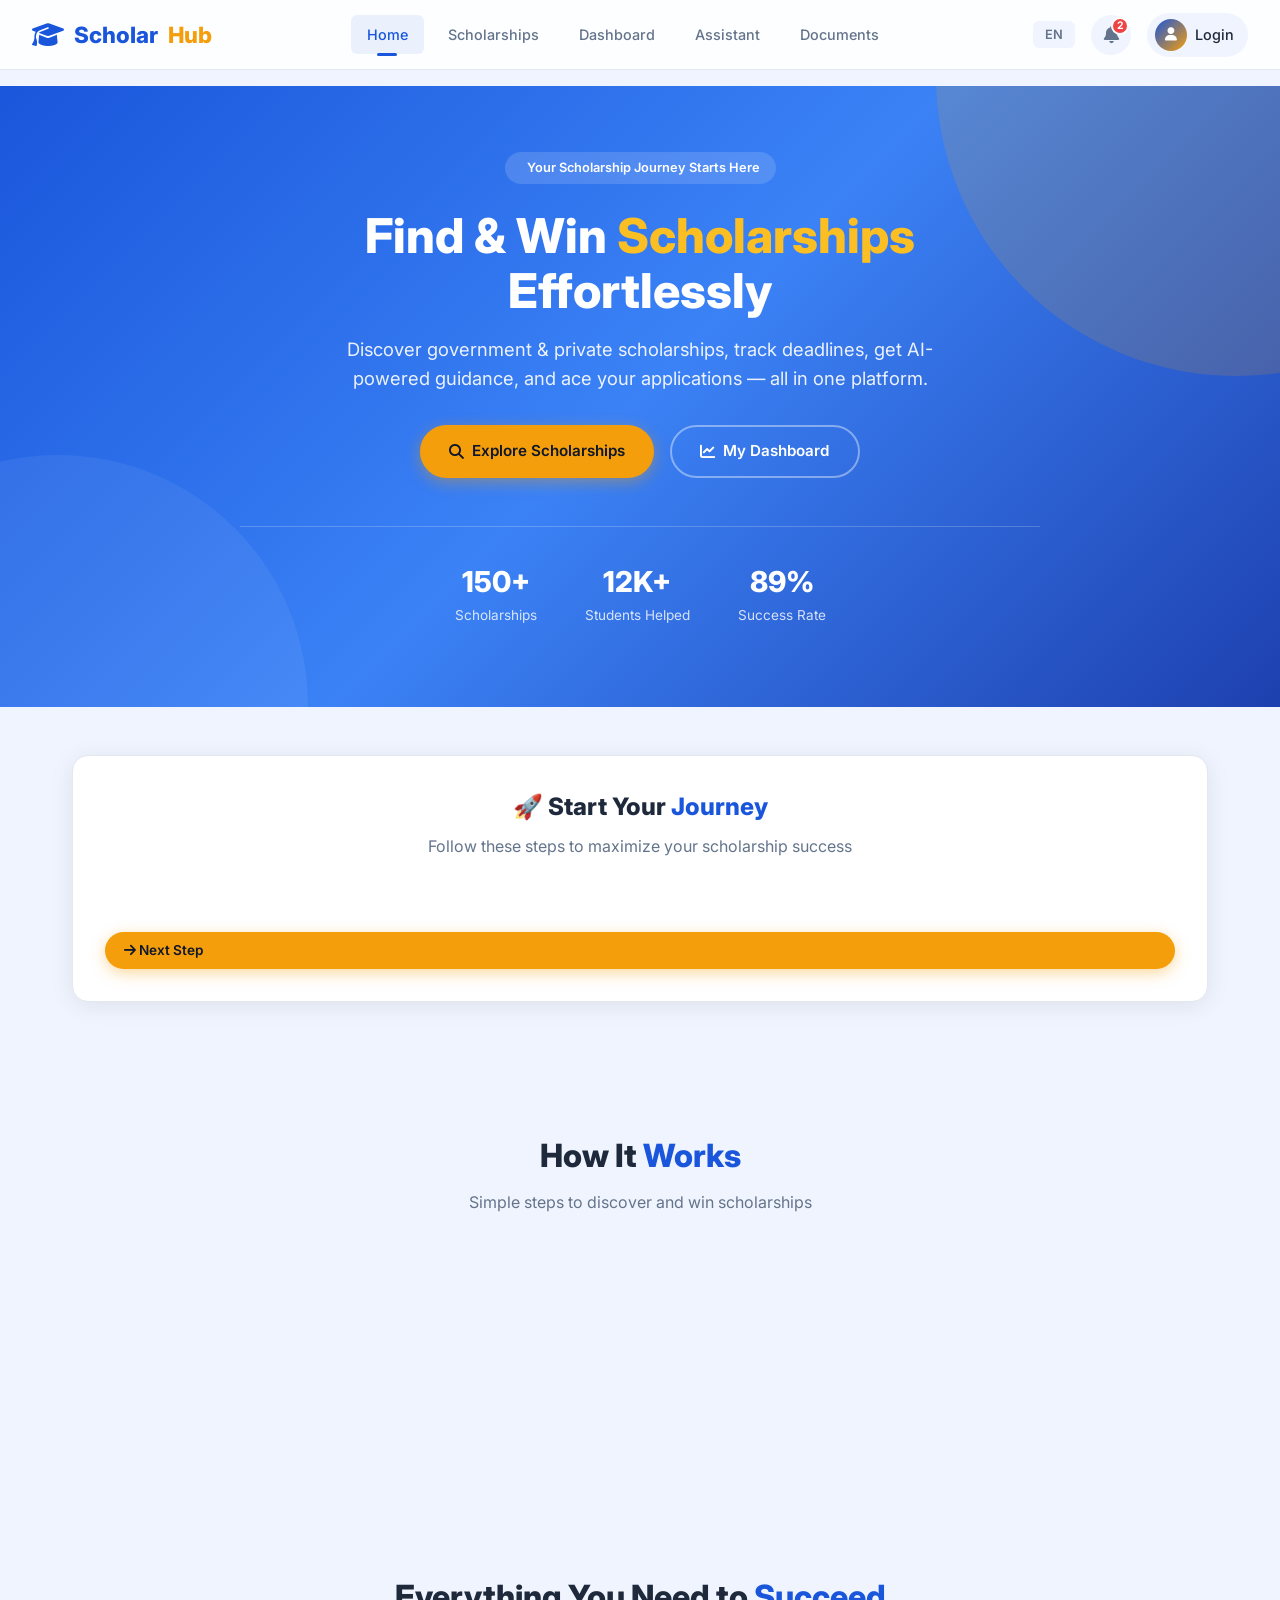
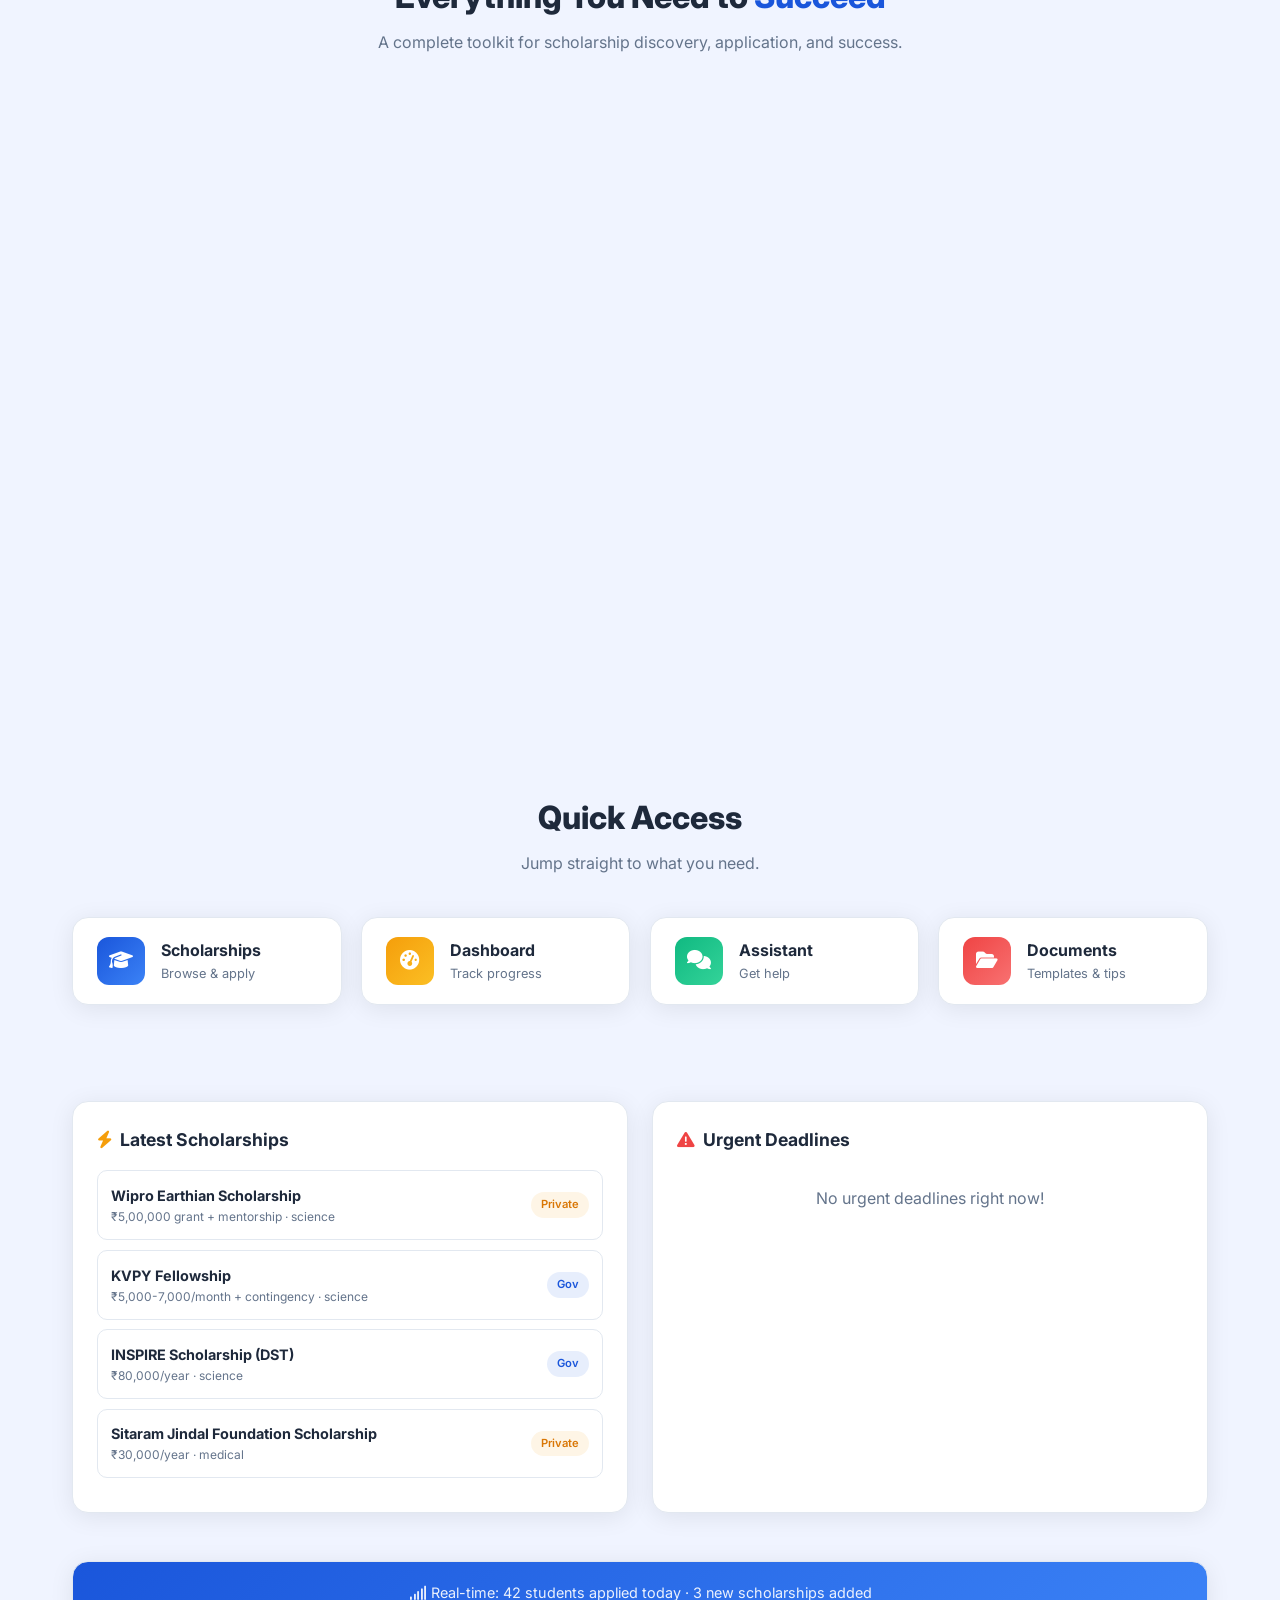
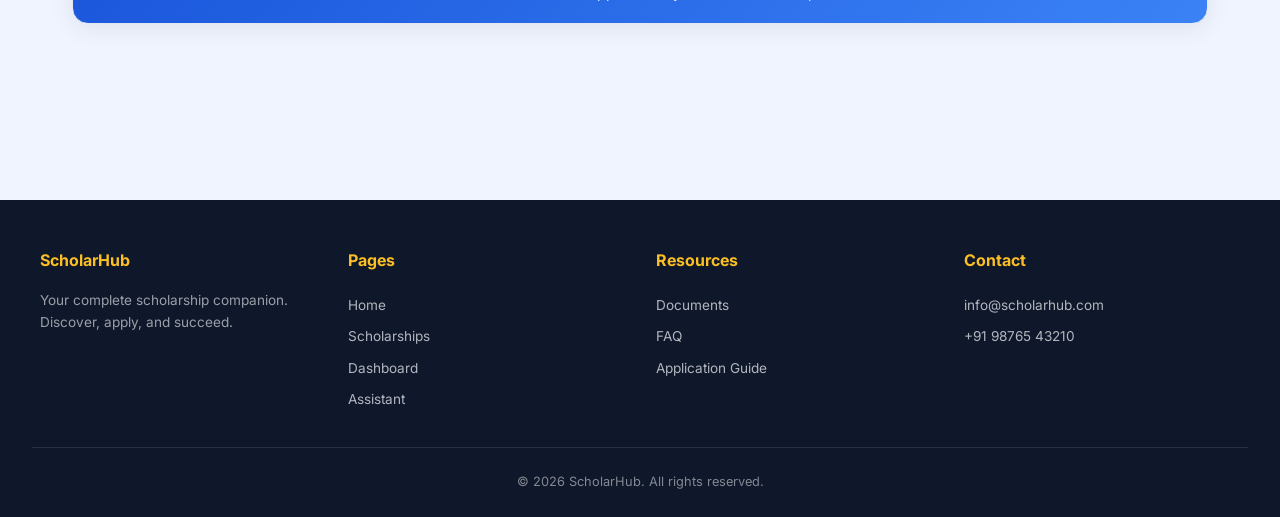
==== commit 07dc4f21: "Update index.html" ====
--- a/index.html
+++ b/index.html
@@ -56,6 +56,51 @@
       </div>
     </section>
 
+    <!-- JOURNEY STEPPER -->
+    <section class="section">
+      <div class="journey-section">
+        <div class="section-header" style="margin-bottom:1.5rem">
+          <h2 style="font-size:1.5rem">🚀 Start Your <span class="accent">Journey</span></h2>
+          <p>Follow these steps to maximize your scholarship success</p>
+        </div>
+        <div class="journey-stepper" id="journeyStepper"></div>
+        <div class="journey-progress-text" id="journeyProgressText"></div>
+        <a id="journeyNextBtn" class="btn btn-primary btn-sm journey-next-btn" href="#">
+          <i class="fas fa-arrow-right"></i> <span id="journeyNextLabel">Next Step</span>
+        </a>
+      </div>
+    </section>
+
+    <!-- HOW IT WORKS -->
+    <section class="section">
+      <div class="section-header">
+        <h2>How It <span class="accent">Works</span></h2>
+        <p>Simple steps to discover and win scholarships</p>
+      </div>
+      <div class="how-grid">
+        <div class="how-card fade-in">
+          <div class="how-num">1</div>
+          <h4>Create Profile</h4>
+          <p>Sign up and fill in your academic details, field of study, and category.</p>
+        </div>
+        <div class="how-card fade-in">
+          <div class="how-num">2</div>
+          <h4>Get Matched</h4>
+          <p>Our engine recommends scholarships based on your profile and eligibility.</p>
+        </div>
+        <div class="how-card fade-in">
+          <div class="how-num">3</div>
+          <h4>Prepare Docs</h4>
+          <p>Use our checklists and templates to prepare all required documents.</p>
+        </div>
+        <div class="how-card fade-in">
+          <div class="how-num">4</div>
+          <h4>Apply & Track</h4>
+          <p>Apply with guidance and track your application status in real-time.</p>
+        </div>
+      </div>
+    </section>
+
     <!-- FEATURES -->
     <section class="section">
       <div class="section-header">
@@ -167,6 +212,17 @@
     <div class="footer-bottom">© 2026 ScholarHub. All rights reserved.</div>
   </footer>
 
+  <!-- MOBILE BOTTOM NAV -->
+  <div class="bottom-nav" id="bottomNav">
+    <div class="bottom-nav-inner">
+      <a href="index.html" class="active"><i class="fas fa-home"></i><span>Home</span></a>
+      <a href="scholarships.html"><i class="fas fa-graduation-cap"></i><span>Scholarships</span></a>
+      <a href="dashboard.html"><i class="fas fa-chart-pie"></i><span>Dashboard</span></a>
+      <a href="assistant.html"><i class="fas fa-robot"></i><span>Assistant</span></a>
+      <a href="documents.html"><i class="fas fa-file-alt"></i><span>Docs</span></a>
+    </div>
+  </div>
+
   <script src="script.js"></script>
 </body>
 </html>
--- a/styles.css
+++ b/styles.css
@@ -1,515 +1,824 @@
-/* ══════════════════════════════════════════
-   ScholarHub — Premium Design System
-   ══════════════════════════════════════════ */
-
-*,*::before,*::after{margin:0;padding:0;box-sizing:border-box}
-
-:root{
-  --b50:#eff6ff;--b100:#dbeafe;--b200:#bfdbfe;--b300:#93c5fd;
-  --b400:#60a5fa;--b500:#3b82f6;--b600:#2563eb;--b700:#1d4ed8;--b800:#1e40af;--b900:#1e3a8a;
-  --y50:#fffbeb;--y100:#fef3c7;--y200:#fde68a;--y300:#fcd34d;--y400:#fbbf24;--y500:#f59e0b;--y600:#d97706;
-  --g50:#f0fdf4;--g400:#4ade80;--g500:#22c55e;
-  --r50:#fef2f2;--r400:#f87171;--r500:#ef4444;--r600:#dc2626;
-  --v50:#f5f3ff;--v400:#a78bfa;--v500:#8b5cf6;
-  --s50:#f8fafc;--s100:#f1f5f9;--s200:#e2e8f0;--s300:#cbd5e1;--s400:#94a3b8;--s500:#64748b;--s600:#475569;--s700:#334155;--s800:#1e293b;--s900:#0f172a;
-  --bg:var(--s50);--surface:#fff;--text:var(--s800);--muted:var(--s500);
-  --primary:var(--b600);--primary-h:var(--b700);--accent:var(--y400);--accent-d:var(--y600);
-  --danger:var(--r500);
-  --r:12px;--rl:20px;--rxl:28px;
-  --sh:0 4px 16px rgba(0,0,0,.08);--shl:0 12px 40px rgba(0,0,0,.12);--shxl:0 20px 60px rgba(0,0,0,.16);
-  --tr:.3s cubic-bezier(.4,0,.2,1);--tr-slow:.5s cubic-bezier(.4,0,.2,1);
-  --nav-h:66px;
-  --glass:rgba(255,255,255,.75);--glass-border:rgba(255,255,255,.2);
-}
-html{scroll-behavior:smooth;scroll-padding-top:var(--nav-h)}
-body{font-family:'Inter',system-ui,sans-serif;background:var(--bg);color:var(--text);line-height:1.6;overflow-x:hidden}
-a{color:inherit;text-decoration:none}
-ul{list-style:none}
-button,input,select,textarea{font-family:inherit}
-button{cursor:pointer}
-.container{max-width:1200px;margin:0 auto;padding:0 24px}
-
-/* ── BTN ─── */
-.btn{display:inline-flex;align-items:center;justify-content:center;gap:6px;padding:10px 22px;border:none;border-radius:var(--r);font-weight:600;font-size:.9rem;transition:var(--tr);white-space:nowrap;position:relative;overflow:hidden}
-.btn::after{content:'';position:absolute;inset:0;background:linear-gradient(120deg,transparent 30%,rgba(255,255,255,.2) 50%,transparent 70%);transform:translateX(-100%);transition:.6s}
-.btn:hover::after{transform:translateX(100%)}
-.btn-primary{background:linear-gradient(135deg,var(--b500),var(--b700));color:#fff;box-shadow:0 4px 14px rgba(37,99,235,.3)}
-.btn-primary:hover{transform:translateY(-2px);box-shadow:0 8px 25px rgba(37,99,235,.4)}
-.btn-secondary{background:var(--s100);color:var(--s700);border:2px solid var(--s200)}
-.btn-secondary:hover{background:var(--s200);transform:translateY(-1px)}
-.btn-outline{background:transparent;color:#fff;border:2px solid rgba(255,255,255,.5)}
-.btn-outline:hover{background:rgba(255,255,255,.15);border-color:#fff;transform:translateY(-2px)}
-.btn-sm{padding:6px 14px;font-size:.8rem;border-radius:8px}
-.btn-lg{padding:14px 32px;font-size:1rem}
-.btn-danger{background:var(--danger);color:#fff}
-.btn-danger:hover{background:var(--r600)}
-.w-full{width:100%}
-.muted{color:var(--muted);font-size:.9rem;margin-bottom:12px}
-
-/* ── TOAST ─── */
-.toast-container{position:fixed;top:80px;right:24px;z-index:9999;display:flex;flex-direction:column;gap:10px;pointer-events:none}
-.toast{pointer-events:auto;display:flex;align-items:center;gap:10px;background:var(--glass);backdrop-filter:blur(16px);border-radius:var(--r);padding:14px 20px;box-shadow:var(--shl);border-left:4px solid var(--primary);animation:toastIn .4s ease both;max-width:360px;font-size:.88rem}
-.toast.warn{border-left-color:var(--y500)}
-.toast.error{border-left-color:var(--danger)}
-.toast.out{animation:toastOut .3s ease both}
-@keyframes toastIn{from{opacity:0;transform:translateX(60px)}to{opacity:1;transform:translateX(0)}}
-@keyframes toastOut{to{opacity:0;transform:translateX(60px)}}
-
-/* ── AUTH MODAL ─── */
-.auth-overlay{position:fixed;inset:0;background:rgba(15,23,42,.6);backdrop-filter:blur(12px);z-index:3000;display:flex;align-items:center;justify-content:center;padding:24px;opacity:0;visibility:hidden;transition:var(--tr)}
-.auth-overlay.active{opacity:1;visibility:visible}
-.auth-card{background:var(--surface);border-radius:var(--rxl);max-width:440px;width:100%;padding:40px;position:relative;transform:translateY(30px) scale(.95);transition:.4s cubic-bezier(.4,0,.2,1);box-shadow:var(--shxl)}
-.auth-overlay.active .auth-card{transform:translateY(0) scale(1)}
-.auth-close{position:absolute;top:16px;right:18px;background:var(--s100);border:none;width:36px;height:36px;border-radius:50%;font-size:1.3rem;display:flex;align-items:center;justify-content:center;transition:var(--tr);color:var(--s600)}
-.auth-close:hover{background:var(--s200);transform:rotate(90deg)}
-.auth-header{text-align:center;margin-bottom:28px}
-.auth-logo{font-size:3rem;display:block;margin-bottom:12px;animation:bounce 2s infinite}
-@keyframes bounce{0%,100%{transform:translateY(0)}50%{transform:translateY(-8px)}}
-.auth-header h2{font-size:1.5rem;font-weight:800;color:var(--s900)}
-.auth-header p{color:var(--muted);font-size:.9rem;margin-top:4px}
-.auth-form .form-group{margin-bottom:16px}
-.auth-switch{text-align:center;margin-top:20px;font-size:.9rem;color:var(--muted)}
-.auth-switch-btn{background:none;border:none;color:var(--primary);font-weight:700;font-size:.9rem;margin-left:4px;transition:var(--tr)}
-.auth-switch-btn:hover{color:var(--primary-h);text-decoration:underline}
-
-/* ── NAVBAR ─── */
-.navbar{position:fixed;top:0;left:0;width:100%;height:var(--nav-h);z-index:1000;transition:var(--tr)}
-.navbar.scrolled{background:var(--glass);backdrop-filter:blur(16px);box-shadow:var(--sh)}
-.nav-container{max-width:1200px;margin:0 auto;padding:0 24px;display:flex;align-items:center;justify-content:space-between;height:100%}
-.nav-logo{display:flex;align-items:center;gap:8px;font-size:1.3rem;font-weight:800}
-.logo-icon{font-size:1.5rem}
-.accent{color:var(--primary)}
-.nav-links{display:flex;gap:4px}
-.nav-link{padding:7px 14px;border-radius:var(--r);font-weight:500;font-size:.85rem;color:var(--s600);transition:var(--tr);position:relative}
-.nav-link:hover,.nav-link.active{background:var(--b50);color:var(--primary)}
-.nav-link.active::after{content:'';position:absolute;bottom:2px;left:50%;transform:translateX(-50%);width:16px;height:3px;background:var(--primary);border-radius:2px}
-.nav-right{display:flex;align-items:center;gap:10px}
-.nav-user{display:flex;align-items:center;gap:6px}
-.nav-avatar{width:34px;height:34px;border-radius:50%;background:linear-gradient(135deg,var(--b500),var(--v500));color:#fff;font-size:.75rem;font-weight:700;display:flex;align-items:center;justify-content:center;box-shadow:0 2px 8px rgba(37,99,235,.3)}
-.nav-logout{background:var(--s100);border:none;width:30px;height:30px;border-radius:50%;font-size:.85rem;display:flex;align-items:center;justify-content:center;transition:var(--tr)}
-.nav-logout:hover{background:var(--r50);color:var(--danger)}
-.lang-toggle{padding:6px 14px;border-radius:50px;border:2px solid var(--s200);background:var(--surface);font-size:.82rem;font-weight:600;transition:var(--tr)}
-.lang-toggle:hover{border-color:var(--primary);color:var(--primary)}
-.hamburger{display:none;flex-direction:column;gap:5px;background:none;border:none;padding:4px}
-.hamburger span{width:24px;height:2.5px;background:var(--s700);border-radius:2px;transition:var(--tr)}
-.hamburger.open span:nth-child(1){transform:translateY(7.5px) rotate(45deg)}
-.hamburger.open span:nth-child(2){opacity:0}
-.hamburger.open span:nth-child(3){transform:translateY(-7.5px) rotate(-45deg)}
-
-/* ── HERO ─── */
-.hero{position:relative;min-height:100vh;display:flex;align-items:center;justify-content:center;background:linear-gradient(135deg,var(--b900) 0%,var(--b700) 40%,var(--b500) 100%);overflow:hidden;padding:120px 24px 80px}
-.hero-shapes{position:absolute;inset:0;pointer-events:none}
-.shape{position:absolute;border-radius:50%;opacity:.12}
-.s1{width:500px;height:500px;background:var(--y400);top:-120px;right:-100px;animation:fl 8s ease-in-out infinite}
-.s2{width:350px;height:350px;background:var(--y300);bottom:-80px;left:-60px;animation:fl 10s ease-in-out infinite reverse}
-.s3{width:200px;height:200px;background:#fff;top:40%;left:50%;animation:fl 6s ease-in-out infinite}
-@keyframes fl{0%,100%{transform:translate(0,0) scale(1)}50%{transform:translate(30px,-30px) scale(1.08)}}
-.hero-content{position:relative;text-align:center;color:#fff;max-width:750px}
-.hero-badge{display:inline-block;background:rgba(255,255,255,.15);backdrop-filter:blur(6px);padding:8px 20px;border-radius:50px;font-size:.85rem;font-weight:600;margin-bottom:28px;animation:fu .8s ease both}
-.hero h1{font-size:clamp(2.4rem,5.5vw,3.8rem);font-weight:900;line-height:1.15;margin-bottom:20px;animation:fu .8s ease .15s both}
-.highlight{color:var(--y300)}
-.hero-sub{font-size:clamp(1rem,2vw,1.15rem);color:rgba(255,255,255,.8);max-width:560px;margin:0 auto 36px;animation:fu .8s ease .3s both}
-.hero-actions{display:flex;gap:16px;justify-content:center;flex-wrap:wrap;animation:fu .8s ease .45s both}
-.hero-stats{display:flex;gap:36px;justify-content:center;margin-top:32px;animation:fu .8s ease .6s both}
-.stat{display:flex;flex-direction:column;align-items:center}
-.stat-num{font-size:2rem;font-weight:800;color:var(--y300)}
-.stat-lbl{font-size:.8rem;color:rgba(255,255,255,.7);margin-top:2px}
-@keyframes fu{from{opacity:0;transform:translateY(28px)}to{opacity:1;transform:translateY(0)}}
-
-/* ── LIVE TICKER ─── */
-.live-ticker{display:flex;align-items:center;justify-content:center;gap:10px;margin-top:24px;animation:fu .8s ease .75s both}
-.ticker-dot{width:10px;height:10px;border-radius:50%;background:var(--r500);animation:pulse 1.5s infinite;flex-shrink:0}
-@keyframes pulse{0%,100%{opacity:1;transform:scale(1)}50%{opacity:.4;transform:scale(.8)}}
-.ticker-text{font-size:.88rem;color:rgba(255,255,255,.85);font-weight:500}
-
-/* ── SECTION ─── */
-.section{padding:90px 0}
-.alt-bg{background:var(--b50)}
-.sec-head{text-align:center;margin-bottom:48px}
-.tag{display:inline-block;background:var(--b50);color:var(--primary);padding:5px 14px;border-radius:50px;font-size:.82rem;font-weight:700;margin-bottom:12px}
-.alt-bg .tag{background:var(--surface)}
-.sec-head h2{font-size:clamp(1.8rem,4vw,2.5rem);font-weight:800;color:var(--s900);margin-bottom:8px}
-.sec-head p{color:var(--muted);max-width:500px;margin:0 auto;font-size:1rem}
-
-/* ── RECOMMENDATIONS ─── */
-.rec-section{background:linear-gradient(180deg,var(--b50) 0%,var(--surface) 100%)}
-.rec-grid{display:grid;grid-template-columns:repeat(auto-fill,minmax(300px,1fr));gap:20px}
-.rec-card{background:var(--surface);border-radius:var(--rl);padding:24px;border:2px solid transparent;background-clip:padding-box;position:relative;transition:var(--tr);cursor:pointer;overflow:hidden}
-.rec-card::before{content:'';position:absolute;inset:-2px;border-radius:22px;background:linear-gradient(135deg,var(--b400),var(--v400),var(--y400));z-index:-1;opacity:.6;transition:var(--tr)}
-.rec-card:hover{transform:translateY(-4px);box-shadow:var(--shl)}
-.rec-card:hover::before{opacity:1}
-.rec-card .rec-match{font-size:.72rem;font-weight:700;color:var(--v500);background:var(--v50);padding:3px 10px;border-radius:50px;display:inline-block;margin-bottom:8px}
-.rec-card h4{font-size:1rem;font-weight:700;margin-bottom:4px;color:var(--s900)}
-.rec-card p{font-size:.82rem;color:var(--muted);line-height:1.5}
-.rec-card .rec-reason{font-size:.75rem;color:var(--b500);margin-top:8px;font-weight:600}
-.rec-empty{text-align:center;padding:50px 20px;grid-column:1/-1}
-.rec-empty-icon{font-size:3rem;margin-bottom:12px}
-.rec-empty p{color:var(--muted);margin-bottom:16px}
-
-/* ── TOOLBAR ─── */
-.toolbar{display:flex;gap:14px;flex-wrap:wrap;align-items:center;margin-bottom:16px}
-.search-wrap{position:relative;flex:1;min-width:220px}
-.s-ico{position:absolute;left:14px;top:50%;transform:translateY(-50%);width:18px;height:18px;color:var(--s400)}
-.search-wrap input{width:100%;padding:11px 16px 11px 42px;border:2px solid var(--s200);border-radius:var(--r);font-size:.92rem;transition:var(--tr);background:var(--surface)}
-.search-wrap input:focus{outline:none;border-color:var(--primary);box-shadow:0 0 0 4px rgba(59,130,246,.1)}
-.filters{display:flex;gap:6px;flex-wrap:wrap}
-.fbtn{padding:7px 16px;border:2px solid var(--s200);border-radius:50px;background:var(--surface);font-size:.82rem;font-weight:600;color:var(--s500);transition:var(--tr)}
-.fbtn:hover{border-color:var(--b300);color:var(--primary)}
-.fbtn.active{background:linear-gradient(135deg,var(--b500),var(--b700));color:#fff;border-color:transparent;box-shadow:0 2px 8px rgba(37,99,235,.3)}
-.field-filter{display:flex;align-items:center;gap:10px;margin-bottom:32px;font-size:.9rem;font-weight:500}
-.field-filter select{padding:8px 12px;border:2px solid var(--s200);border-radius:var(--r);font-size:.88rem;background:var(--surface)}
-
-/* ── CARDS ─── */
-.cards-grid{display:grid;grid-template-columns:repeat(auto-fill,minmax(340px,1fr));gap:22px}
-.s-card{background:var(--surface);border-radius:var(--rl);border:2px solid var(--s100);padding:26px;transition:var(--tr);position:relative;overflow:hidden;display:flex;flex-direction:column}
-.s-card::before{content:'';position:absolute;top:0;left:0;width:100%;height:4px;background:linear-gradient(90deg,var(--b500),var(--b700));transition:var(--tr)}
-.s-card.private::before{background:linear-gradient(90deg,var(--y400),var(--y600))}
-.s-card:hover{transform:translateY(-6px);box-shadow:var(--shl);border-color:var(--b200)}
-.s-card.urgent{border-color:var(--y300)}
-.s-card.urgent::after{content:'⚡ Urgent';position:absolute;top:14px;right:14px;background:var(--y100);color:var(--y600);font-size:.72rem;font-weight:700;padding:4px 10px;border-radius:50px;animation:urgentPulse 2s infinite}
-@keyframes urgentPulse{0%,100%{box-shadow:0 0 0 0 rgba(251,191,36,.4)}50%{box-shadow:0 0 0 6px rgba(251,191,36,0)}}
-.c-type{display:inline-block;padding:4px 12px;border-radius:50px;font-size:.72rem;font-weight:700;text-transform:uppercase;letter-spacing:.5px;margin-bottom:10px}
-.c-type.government{background:var(--b50);color:var(--primary)}
-.c-type.private{background:var(--y50);color:var(--y600)}
-.c-title{font-size:1.1rem;font-weight:700;margin-bottom:6px;color:var(--s900)}
-.c-elig{font-size:.85rem;color:var(--muted);margin-bottom:14px;line-height:1.5;flex:1}
-.c-field{display:inline-block;padding:3px 10px;border-radius:50px;font-size:.7rem;font-weight:600;background:var(--s100);color:var(--s600);margin-bottom:10px}
-.c-foot{display:flex;align-items:center;justify-content:space-between;gap:10px}
-.c-dead{display:flex;align-items:center;gap:5px;font-size:.8rem;font-weight:600;color:var(--s500)}
-.c-dead svg{width:15px;height:15px}
-.c-dead.urgent-text{color:var(--danger)}
-.c-actions{display:flex;gap:6px;align-items:center}
-.btn-det{padding:7px 14px;border:2px solid var(--primary);border-radius:var(--r);background:transparent;color:var(--primary);font-size:.8rem;font-weight:600;transition:var(--tr)}
-.btn-det:hover{background:var(--primary);color:#fff;transform:translateY(-1px)}
-.btn-save{width:34px;height:34px;border:2px solid var(--s200);border-radius:var(--r);background:var(--surface);font-size:1rem;display:flex;align-items:center;justify-content:center;transition:var(--tr)}
-.btn-save:hover,.btn-save.saved{border-color:var(--y400);background:var(--y50)}
-.btn-save.saved{color:var(--y500);transform:scale(1.1)}
-.btn-apl{padding:7px 14px;border:none;border-radius:var(--r);background:linear-gradient(135deg,var(--b500),var(--b700));color:#fff;font-size:.8rem;font-weight:600;transition:var(--tr)}
-.btn-apl:hover{background:linear-gradient(135deg,var(--b600),var(--b800));transform:translateY(-1px)}
-.no-results{text-align:center;font-size:1rem;color:var(--muted);padding:50px 0}
-
-/* ── MODAL ─── */
-.modal-overlay{position:fixed;inset:0;background:rgba(15,23,42,.55);backdrop-filter:blur(8px);z-index:2000;display:flex;align-items:center;justify-content:center;padding:24px;opacity:0;visibility:hidden;transition:var(--tr)}
-.modal-overlay.active{opacity:1;visibility:visible}
-.modal{background:var(--surface);border-radius:var(--rxl);max-width:750px;width:100%;max-height:90vh;overflow-y:auto;padding:36px;position:relative;transform:translateY(30px) scale(.97);transition:.4s cubic-bezier(.4,0,.2,1)}
-.modal-overlay.active .modal{transform:translateY(0) scale(1)}
-.modal-x{position:absolute;top:16px;right:18px;background:var(--s100);border:none;width:36px;height:36px;border-radius:50%;font-size:1.3rem;display:flex;align-items:center;justify-content:center;transition:var(--tr);color:var(--s600)}
-.modal-x:hover{background:var(--s200);transform:rotate(90deg)}
-.modal-head{margin-bottom:20px}
-.mbadge{display:inline-block;padding:4px 12px;border-radius:50px;font-size:.72rem;font-weight:700;text-transform:uppercase;margin-bottom:8px}
-.mbadge.government{background:var(--b50);color:var(--primary)}
-.mbadge.private{background:var(--y50);color:var(--y600)}
-.modal-head h2{font-size:1.4rem;font-weight:800;margin-bottom:6px}
-.modal-head p{color:var(--muted);font-size:.92rem}
-.mdeadline{display:inline-flex;align-items:center;gap:6px;background:var(--s100);padding:5px 14px;border-radius:50px;font-size:.8rem;font-weight:600;color:var(--s600);margin-top:10px}
-.mdeadline.urgent{background:var(--y100);color:var(--y600)}
-
-/* Modal Tabs */
-.modal-tabs{display:flex;gap:4px;margin-bottom:20px;overflow-x:auto;padding-bottom:4px}
-.mtab{padding:8px 16px;border:2px solid var(--s200);border-radius:50px;background:var(--surface);font-size:.78rem;font-weight:600;color:var(--s500);transition:var(--tr);white-space:nowrap}
-.mtab:hover{border-color:var(--b300);color:var(--primary)}
-.mtab.active{background:linear-gradient(135deg,var(--b500),var(--b700));color:#fff;border-color:transparent}
-.tab-content{display:none}
-.tab-content.active{display:block;animation:fadeTab .3s ease}
-@keyframes fadeTab{from{opacity:0;transform:translateY(8px)}to{opacity:1;transform:translateY(0)}}
-
-.modal-body h3{font-size:1.05rem;font-weight:700;margin:20px 0 14px;color:var(--s800)}
-
-/* Flowchart */
-.flowchart{display:flex;align-items:center;gap:0;flex-wrap:wrap;padding:18px;background:var(--b50);border-radius:var(--rl);margin-bottom:20px}
-.flow-step{display:flex;align-items:center}
-.flow-box{display:flex;align-items:center;gap:6px;background:var(--surface);border:2px solid var(--b200);border-radius:var(--r);padding:9px 14px;font-size:.8rem;font-weight:600;color:var(--b700);white-space:nowrap;transition:var(--tr)}
-.flow-box:hover{border-color:var(--primary);background:var(--b100);transform:scale(1.04)}
-.flow-arrow{color:var(--b300);font-size:1.1rem;margin:0 3px;font-weight:700}
-
-/* Doc list */
-.doc-list{margin-bottom:20px}
-.doc-list li{display:flex;align-items:center;gap:10px;padding:9px 0;border-bottom:1px solid var(--s100);font-size:.9rem}
-.doc-list li:last-child{border:none}
-.chk{width:20px;height:20px;border-radius:50%;background:var(--b50);display:flex;align-items:center;justify-content:center;font-size:.65rem;color:var(--primary);flex-shrink:0}
-
-/* Progress Track (modal) */
-.progress-track{display:flex;gap:0;margin-bottom:20px;flex-wrap:wrap}
-.pstep{display:flex;flex-direction:column;align-items:center;flex:1;min-width:80px;position:relative}
-.pstep .pdot{width:28px;height:28px;border-radius:50%;border:3px solid var(--s300);background:var(--surface);display:flex;align-items:center;justify-content:center;font-size:.7rem;font-weight:700;color:var(--s400);z-index:1;transition:var(--tr);cursor:pointer}
-.pstep .pdot.active{border-color:var(--primary);background:var(--primary);color:#fff;box-shadow:0 0 0 4px rgba(37,99,235,.2)}
-.pstep .pdot.done{border-color:var(--g500);background:var(--g500);color:#fff}
-.pstep .plbl{font-size:.7rem;margin-top:6px;color:var(--muted);text-align:center}
-.pstep:not(:last-child)::after{content:'';position:absolute;top:14px;left:calc(50% + 14px);width:calc(100% - 28px);height:3px;background:var(--s200)}
-.pstep:not(:last-child).done-line::after{background:var(--g500)}
-.modal-foot{display:flex;gap:12px;justify-content:center;margin-top:8px}
-
-/* ── FORM GUIDE ─── */
-.form-guide-step{background:var(--b50);border-radius:var(--r);padding:16px;margin-bottom:12px;border-left:4px solid var(--primary)}
-.form-guide-step h4{font-size:.92rem;font-weight:700;margin-bottom:6px;color:var(--b700)}
-.form-guide-step p{font-size:.85rem;color:var(--s600);line-height:1.5}
-.form-guide-step.mistake{border-left-color:var(--r500);background:var(--r50)}
-.form-guide-step.mistake h4{color:var(--r600)}
-.form-example{background:var(--s100);border-radius:8px;padding:12px;margin-top:8px;font-size:.82rem;color:var(--s700);font-family:'Inter',monospace;border:1px dashed var(--s300)}
-
-/* ── FAQ ─── */
-.faq-list{display:flex;flex-direction:column;gap:10px}
-.faq-item{background:var(--surface);border:2px solid var(--s100);border-radius:var(--r);overflow:hidden;transition:var(--tr)}
-.faq-item:hover{border-color:var(--b200)}
-.faq-q{padding:14px 18px;font-size:.9rem;font-weight:600;color:var(--s800);cursor:pointer;display:flex;justify-content:space-between;align-items:center;transition:var(--tr)}
-.faq-q::after{content:'+';font-size:1.2rem;font-weight:700;color:var(--primary);transition:var(--tr)}
-.faq-item.open .faq-q::after{transform:rotate(45deg)}
-.faq-a{max-height:0;overflow:hidden;transition:max-height .3s ease;padding:0 18px}
-.faq-item.open .faq-a{max-height:200px;padding:0 18px 14px}
-.faq-a p{font-size:.85rem;color:var(--muted);line-height:1.6}
-
-/* ── APPLY GUIDE ─── */
-.apply-guide-grid{display:flex;flex-direction:column;gap:14px}
-.apply-step{display:flex;gap:14px;align-items:flex-start;background:var(--surface);border:2px solid var(--s100);border-radius:var(--r);padding:16px;transition:var(--tr)}
-.apply-step:hover{border-color:var(--b200);transform:translateX(4px)}
-.apply-step-num{width:36px;height:36px;border-radius:50%;background:linear-gradient(135deg,var(--b500),var(--b700));color:#fff;display:flex;align-items:center;justify-content:center;font-size:.85rem;font-weight:800;flex-shrink:0}
-.apply-step h4{font-size:.92rem;font-weight:700;margin-bottom:3px;color:var(--s800)}
-.apply-step p{font-size:.82rem;color:var(--muted);line-height:1.4}
-.apply-meta{display:flex;gap:16px;margin-top:16px;padding:14px;background:var(--b50);border-radius:var(--r)}
-.apply-meta-item{display:flex;align-items:center;gap:6px;font-size:.82rem;font-weight:600;color:var(--b700)}
-
-/* ── SUCCESS METER ─── */
-.success-meter-box{margin-top:24px;padding:20px;background:var(--s50);border-radius:var(--rl);border:2px solid var(--s100)}
-.success-meter-box h3{margin:0 0 14px}
-.meter-bar{height:14px;background:var(--s200);border-radius:50px;overflow:hidden;margin-bottom:12px}
-.meter-fill{height:100%;border-radius:50px;transition:width 1s cubic-bezier(.4,0,.2,1);background:linear-gradient(90deg,var(--r500),var(--y500),var(--g500));width:0}
-.meter-info{display:flex;align-items:center;gap:12px;margin-bottom:8px}
-.meter-pct{font-size:1.8rem;font-weight:900;color:var(--s900)}
-.meter-label{font-size:.9rem;font-weight:700;padding:4px 14px;border-radius:50px}
-.meter-label.high{background:var(--g50);color:var(--g500)}
-.meter-label.medium{background:var(--y50);color:var(--y600)}
-.meter-label.low{background:var(--r50);color:var(--r500)}
-.meter-tip{font-size:.82rem;color:var(--muted);margin-top:4px;line-height:1.5}
-
-/* Success overview (eligibility) */
-.success-overview{margin-top:28px;padding:24px;background:var(--b50);border-radius:var(--rl)}
-.success-overview h3{font-size:1.1rem;font-weight:700;margin-bottom:16px;color:var(--s800)}
-.success-bar-item{margin-bottom:18px}
-.success-bar-item h4{font-size:.88rem;font-weight:600;margin-bottom:6px;color:var(--s700);display:flex;justify-content:space-between}
-.success-bar-item .bar-wrap{height:10px;background:var(--s200);border-radius:50px;overflow:hidden}
-.success-bar-item .bar-fill{height:100%;border-radius:50px;transition:width 1.2s cubic-bezier(.4,0,.2,1)}
-.bar-fill.high{background:linear-gradient(90deg,var(--g400),var(--g500))}
-.bar-fill.medium{background:linear-gradient(90deg,var(--y400),var(--y500))}
-.bar-fill.low{background:linear-gradient(90deg,var(--r400),var(--r500))}
-
-/* ── ELIGIBILITY ─── */
-.elig-card{background:var(--surface);border-radius:var(--rl);padding:36px;border:2px solid var(--s100);max-width:720px;margin:0 auto;box-shadow:var(--sh)}
-.form-row{display:flex;gap:16px;margin-bottom:16px}
-.form-group{flex:1}
-.form-group label{display:block;font-size:.85rem;font-weight:600;margin-bottom:6px;color:var(--s700)}
-.form-group input,.form-group select{width:100%;padding:10px 14px;border:2px solid var(--s200);border-radius:var(--r);font-size:.9rem;transition:var(--tr);background:var(--surface)}
-.form-group input:focus,.form-group select:focus{outline:none;border-color:var(--primary);box-shadow:0 0 0 4px rgba(59,130,246,.1)}
-.elig-results{margin-top:24px}
-.elig-results h3{font-size:1.1rem;font-weight:700;margin-bottom:12px;color:var(--g500)}
-.elig-results ul{list-style:none}
-.elig-results li{padding:10px 14px;border-radius:var(--r);border:2px solid var(--s100);margin-bottom:8px;display:flex;align-items:center;gap:10px;font-size:.9rem;cursor:pointer;transition:var(--tr)}
-.elig-results li:hover{border-color:var(--b300);background:var(--b50);transform:translateX(4px)}
-.elig-results li .e-icon{font-size:1.1rem}
-
-/* ── DASHBOARD ─── */
-.analytics-grid{display:grid;grid-template-columns:repeat(auto-fill,minmax(200px,1fr));gap:18px;margin-bottom:40px}
-.an-card{background:var(--surface);border-radius:var(--rl);padding:24px;border:2px solid var(--s100);text-align:center;transition:var(--tr)}
-.an-card:hover{transform:translateY(-4px);box-shadow:var(--shl)}
-.an-icon{width:48px;height:48px;border-radius:50%;display:flex;align-items:center;justify-content:center;margin:0 auto 12px;font-size:1.3rem}
-.an-icon.blue{background:var(--b50)}
-.an-icon.yellow{background:var(--y50)}
-.an-icon.green{background:var(--g50)}
-.an-icon.red{background:var(--r50)}
-.an-num{font-size:2rem;font-weight:800;color:var(--s900)}
-.an-lbl{font-size:.82rem;color:var(--muted);margin-top:2px}
-
-.dash-personal{background:var(--surface);border-radius:var(--rl);padding:32px;border:2px solid var(--s100);margin-bottom:40px;box-shadow:var(--sh)}
-.dash-personal h3{font-size:1.15rem;font-weight:700;margin-bottom:18px}
-.dash-results{margin-top:20px;padding:16px;background:var(--b50);border-radius:var(--r)}
-.dash-results h4{margin-bottom:10px;font-weight:700}
-.dash-results ul{list-style:none}
-.dash-results li{padding:8px 0;border-bottom:1px solid var(--s200);font-size:.9rem}
-.dash-results li:last-child{border:none}
-
-.progress-section{background:var(--surface);border-radius:var(--rl);padding:32px;border:2px solid var(--s100);box-shadow:var(--sh)}
-.progress-section h3{font-size:1.15rem;font-weight:700;margin-bottom:6px}
-.tracker-list{margin-top:16px}
-.tracker-item{display:flex;align-items:center;gap:14px;padding:14px 16px;border-radius:var(--r);border:2px solid var(--s100);margin-bottom:10px;transition:var(--tr)}
-.tracker-item:hover{border-color:var(--b200);transform:translateX(4px)}
-.tracker-name{flex:1;font-weight:600;font-size:.9rem}
-.tracker-status{display:flex;gap:4px}
-.ts{width:10px;height:10px;border-radius:50%;background:var(--s200);transition:var(--tr);cursor:pointer}
-.ts.filled{background:var(--primary)}
-.ts.submitted{background:var(--y500)}
-.ts.approved{background:var(--g500)}
-.tracker-lbl{font-size:.75rem;color:var(--muted);min-width:80px;text-align:right}
-.empty-msg{text-align:center;color:var(--muted);padding:24px;font-size:.9rem}
-
-/* ── AI CHAT ─── */
-.chat-container{max-width:700px;margin:0 auto;background:var(--surface);border-radius:var(--rxl);border:2px solid var(--s100);overflow:hidden;box-shadow:var(--sh)}
-.chat-messages{height:380px;overflow-y:auto;padding:24px;display:flex;flex-direction:column;gap:14px}
-.chat-msg{display:flex;max-width:85%}
-.chat-msg.bot{align-self:flex-start}
-.chat-msg.user{align-self:flex-end}
-.msg-bubble{padding:12px 18px;border-radius:var(--rl);font-size:.9rem;line-height:1.6}
-.bot .msg-bubble{background:var(--b50);color:var(--b800);border-bottom-left-radius:4px}
-.user .msg-bubble{background:linear-gradient(135deg,var(--b500),var(--b700));color:#fff;border-bottom-right-radius:4px}
-.chat-input-row{display:flex;border-top:2px solid var(--s100)}
-.chat-input-row input{flex:1;padding:14px 18px;border:none;font-size:.92rem;outline:none}
-.chat-input-row .btn{border-radius:0;padding:14px 24px}
-
-/* ── VIDEO SECTION ─── */
-.video-grid{display:grid;grid-template-columns:repeat(auto-fill,minmax(280px,1fr));gap:22px}
-.video-card{background:var(--surface);border-radius:var(--rl);overflow:hidden;border:2px solid var(--s100);transition:var(--tr)}
-.video-card:hover{transform:translateY(-4px);box-shadow:var(--shl);border-color:var(--b200)}
-.video-embed{position:relative;padding-top:56.25%;background:var(--s200)}
-.video-embed iframe{position:absolute;top:0;left:0;width:100%;height:100%}
-.video-info{padding:18px}
-.video-info h4{font-size:.95rem;font-weight:700;margin-bottom:4px;color:var(--s900)}
-.video-info p{font-size:.82rem;color:var(--muted);line-height:1.4}
-
-/* ── COMMUNITY ─── */
-.community-container{max-width:700px;margin:0 auto}
-.comment-form{display:flex;gap:12px;align-items:center;margin-bottom:24px;padding:18px;background:var(--surface);border-radius:var(--rl);border:2px solid var(--s100);box-shadow:var(--sh)}
-.comment-avatar{width:40px;height:40px;border-radius:50%;background:linear-gradient(135deg,var(--b400),var(--v400));color:#fff;font-size:.8rem;font-weight:700;display:flex;align-items:center;justify-content:center;flex-shrink:0}
-.comment-input-wrap{flex:1;display:flex;gap:8px}
-.comment-input-wrap input{flex:1;padding:10px 14px;border:2px solid var(--s200);border-radius:var(--r);font-size:.9rem;transition:var(--tr)}
-.comment-input-wrap input:focus{outline:none;border-color:var(--primary)}
-.comments-list{display:flex;flex-direction:column;gap:12px}
-.comment-card{background:var(--surface);border-radius:var(--rl);padding:18px;border:2px solid var(--s100);transition:var(--tr)}
-.comment-card:hover{border-color:var(--b200)}
-.comment-header{display:flex;align-items:center;gap:10px;margin-bottom:8px}
-.comment-header .c-avatar{width:32px;height:32px;border-radius:50%;background:linear-gradient(135deg,var(--b400),var(--v400));color:#fff;font-size:.7rem;font-weight:700;display:flex;align-items:center;justify-content:center}
-.comment-header .c-name{font-weight:600;font-size:.88rem;color:var(--s800)}
-.comment-header .c-time{font-size:.75rem;color:var(--muted);margin-left:auto}
-.comment-body{font-size:.88rem;color:var(--s600);line-height:1.5}
-.comment-actions{display:flex;gap:14px;margin-top:10px}
-.comment-btn{background:none;border:none;font-size:.78rem;color:var(--muted);font-weight:600;transition:var(--tr);display:flex;align-items:center;gap:4px}
-.comment-btn:hover{color:var(--primary)}
-.comment-delete{color:var(--r400)}
-.comment-delete:hover{color:var(--r600)}
-
-/* ── CALENDAR ─── */
-.cal-wrapper{max-width:800px;margin:0 auto;background:var(--surface);border-radius:var(--rl);border:2px solid var(--s100);padding:28px;box-shadow:var(--sh)}
-.cal-header{display:flex;align-items:center;justify-content:space-between;margin-bottom:20px}
-.cal-header h3{font-size:1.2rem;font-weight:700}
-.cal-nav{width:36px;height:36px;border-radius:50%;border:2px solid var(--s200);background:var(--surface);font-size:1.2rem;display:flex;align-items:center;justify-content:center;transition:var(--tr)}
-.cal-nav:hover{border-color:var(--primary);color:var(--primary);transform:scale(1.1)}
-.cal-grid{display:grid;grid-template-columns:repeat(7,1fr);gap:4px}
-.cal-day-head{text-align:center;font-size:.75rem;font-weight:700;color:var(--muted);padding:8px 0}
-.cal-cell{text-align:center;padding:10px 4px;border-radius:8px;font-size:.85rem;position:relative;transition:var(--tr);min-height:44px}
-.cal-cell:hover{background:var(--s100)}
-.cal-cell.today{background:var(--b50);font-weight:700;color:var(--primary);box-shadow:inset 0 0 0 2px var(--b200)}
-.cal-cell.has-event{cursor:pointer}
-.cal-cell .cal-dot{width:6px;height:6px;border-radius:50%;position:absolute;bottom:4px;left:50%;transform:translateX(-50%)}
-.cal-cell .cal-dot.blue{background:var(--primary)}
-.cal-cell .cal-dot.yellow{background:var(--y500)}
-.cal-cell .cal-dot.red{background:var(--danger)}
-.cal-cell.other-month{color:var(--s300)}
-.cal-legend{display:flex;align-items:center;gap:14px;justify-content:center;margin-top:18px;font-size:.82rem;color:var(--muted)}
-.cl-dot{width:10px;height:10px;border-radius:50%;display:inline-block;margin-right:4px}
-.cl-dot.blue{background:var(--primary)}
-.cl-dot.yellow{background:var(--y500)}
-.cl-dot.red{background:var(--danger)}
-
-/* ── DOCUMENTS ─── */
-.docs-grid{display:grid;grid-template-columns:repeat(auto-fill,minmax(280px,1fr));gap:18px;margin-bottom:40px}
-.dcard{background:var(--surface);border-radius:var(--rl);padding:26px;border:2px solid var(--s100);transition:var(--tr)}
-.dcard:hover{transform:translateY(-4px);box-shadow:var(--shl);border-color:var(--b200)}
-.dicon{font-size:2rem;margin-bottom:10px}
-.dcard h4{font-size:1rem;font-weight:700;margin-bottom:5px}
-.dcard p{color:var(--muted);font-size:.85rem;line-height:1.5}
-
-.doc-gen{background:var(--surface);border-radius:var(--rl);padding:32px;border:2px solid var(--s100);margin-bottom:40px;box-shadow:var(--sh)}
-.doc-gen h3{font-size:1.1rem;font-weight:700;margin-bottom:6px}
-.doc-gen select{width:100%;padding:10px 14px;border:2px solid var(--s200);border-radius:var(--r);font-size:.9rem;margin-top:12px;margin-bottom:16px;background:var(--surface)}
-.gen-docs li{display:flex;align-items:center;gap:10px;padding:8px 0;border-bottom:1px solid var(--s100);font-size:.9rem}
-.gen-docs li:last-child{border:none}
-
-.download-section{margin-bottom:40px}
-.download-section h3{font-size:1.15rem;font-weight:700;margin-bottom:18px;text-align:center}
-.dl-grid{display:grid;grid-template-columns:repeat(auto-fill,minmax(220px,1fr));gap:18px}
-.dl-card{background:var(--surface);border-radius:var(--rl);padding:26px;border:2px solid var(--s100);text-align:center;transition:var(--tr)}
-.dl-card:hover{transform:translateY(-4px);box-shadow:var(--shl)}
-.dl-icon{font-size:2.2rem;margin-bottom:10px}
-.dl-card h4{font-size:1rem;font-weight:700;margin-bottom:4px}
-.dl-card p{color:var(--muted);font-size:.82rem;margin-bottom:14px}
-
-.tips-card{background:var(--surface);border-radius:var(--rxl);padding:36px;border:2px solid var(--s100);margin-bottom:40px;box-shadow:var(--sh)}
-.tips-card h3{font-size:1.2rem;font-weight:800;margin-bottom:24px;text-align:center}
-.tips-grid{display:grid;grid-template-columns:repeat(auto-fill,minmax(300px,1fr));gap:18px}
-.tip{display:flex;gap:14px;align-items:flex-start}
-.tnum{font-size:1.6rem;font-weight:900;color:var(--b200);line-height:1;flex-shrink:0;min-width:34px}
-.tip strong{display:block;font-size:.92rem;margin-bottom:3px;color:var(--s800)}
-.tip p{font-size:.82rem;color:var(--muted);line-height:1.4}
-
-.steps-guide{background:var(--surface);border-radius:var(--rxl);padding:36px;border:2px solid var(--s100);box-shadow:var(--sh)}
-.steps-guide h3{font-size:1.2rem;font-weight:800;margin-bottom:24px;text-align:center}
-.guide-steps{display:flex;flex-direction:column;gap:16px}
-.gstep{display:flex;gap:16px;align-items:flex-start}
-.gnum{width:36px;height:36px;border-radius:50%;background:linear-gradient(135deg,var(--b500),var(--b700));color:#fff;display:flex;align-items:center;justify-content:center;font-size:.9rem;font-weight:800;flex-shrink:0}
-.gstep strong{display:block;font-size:.95rem;margin-bottom:2px}
-.gstep p{font-size:.85rem;color:var(--muted)}
-
-/* ── FOOTER ─── */
-.footer{background:var(--s900);color:#fff;padding:56px 0 28px}
-.footer-inner{text-align:center}
-.footer-brand{margin-bottom:20px;font-size:1.3rem;font-weight:800}
-.footer-brand p{color:var(--s400);font-size:.88rem;margin-top:6px;max-width:400px;margin-left:auto;margin-right:auto}
-.footer-links{display:flex;gap:20px;justify-content:center;margin-bottom:24px;flex-wrap:wrap}
-.footer-links a{color:var(--s400);font-size:.85rem;transition:var(--tr)}
-.footer-links a:hover{color:var(--y300)}
-.footer-copy{color:var(--s600);font-size:.78rem}
-
-/* ── BOTTOM NAV ─── */
-.bottom-nav{display:none;position:fixed;bottom:0;left:0;width:100%;background:var(--glass);backdrop-filter:blur(16px);border-top:1px solid var(--s200);z-index:1000;padding:6px 0;box-shadow:0 -4px 16px rgba(0,0,0,.08)}
-.bottom-nav{justify-content:space-around;align-items:center}
-.bnav-item{display:flex;flex-direction:column;align-items:center;gap:2px;padding:6px 12px;border-radius:var(--r);transition:var(--tr);text-decoration:none;color:var(--s500);font-size:.68rem;font-weight:600;flex:1}
-.bnav-item.active{color:var(--primary)}
-.bnav-item.active .bnav-icon{transform:scale(1.15)}
-.bnav-icon{font-size:1.2rem;transition:var(--tr)}
-.bnav-label{font-size:.65rem}
-
-/* ── SCROLL ANIM ─── */
-.s-card,.dcard,.an-card,.tip,.dl-card,.gstep,.video-card,.rec-card,.comment-card{opacity:0;transform:translateY(22px);transition:opacity .6s ease,transform .6s ease}
-.s-card.vis,.dcard.vis,.an-card.vis,.tip.vis,.dl-card.vis,.gstep.vis,.video-card.vis,.rec-card.vis,.comment-card.vis{opacity:1;transform:translateY(0)}
-
-/* ── RESPONSIVE ─── */
-@media(max-width:768px){
-  .nav-links{position:fixed;top:var(--nav-h);left:0;width:100%;background:var(--glass);backdrop-filter:blur(16px);flex-direction:column;padding:14px;gap:4px;box-shadow:var(--sh);transform:translateY(-120%);transition:var(--tr);z-index:999}
-  .nav-links.open{transform:translateY(0)}
-  .hamburger{display:flex}
-  .hero h1{font-size:2rem}
-  .hero-stats{gap:20px;flex-wrap:wrap}
-  .stat-num{font-size:1.5rem}
-  .toolbar{flex-direction:column}
-  .filters{width:100%;overflow-x:auto;flex-wrap:nowrap;padding-bottom:4px}
-  .cards-grid{grid-template-columns:1fr}
-  .form-row{flex-direction:column}
-  .analytics-grid{grid-template-columns:repeat(2,1fr)}
-  .docs-grid{grid-template-columns:1fr}
-  .tips-grid{grid-template-columns:1fr}
-  .dl-grid{grid-template-columns:1fr}
-  .video-grid{grid-template-columns:1fr}
-  .rec-grid{grid-template-columns:1fr}
-  .flowchart{flex-direction:column;gap:0}
-  .flow-step{flex-direction:column}
-  .flow-arrow{transform:rotate(90deg)}
-  .modal{padding:22px;border-radius:var(--rl)}
-  .modal-tabs{gap:2px}
-  .mtab{font-size:.72rem;padding:6px 12px}
-  .progress-track{flex-wrap:wrap;gap:6px}
-  .chat-messages{height:300px}
-  .bottom-nav{display:flex}
-  .footer{padding-bottom:80px}
-  body{padding-bottom:60px}
-  .apply-meta{flex-direction:column;gap:8px}
-}
-@media(max-width:480px){
-  .hero{padding:100px 16px 60px}
-  .section{padding:60px 0}
-  .container{padding:0 16px}
-  .hero-actions{flex-direction:column;align-items:center}
-  .analytics-grid{grid-template-columns:1fr 1fr}
-  .c-foot{flex-direction:column;align-items:flex-start}
-  .c-actions{width:100%}
-}
-::-webkit-scrollbar{width:7px}
-::-webkit-scrollbar-track{background:var(--s100)}
-::-webkit-scrollbar-thumb{background:var(--s300);border-radius:4px}
-::-webkit-scrollbar-thumb:hover{background:var(--s400)}
+/* ===== GOOGLE FONTS ===== */
+@import url('https://fonts.googleapis.com/css2?family=Inter:wght@300;400;500;600;700;800&display=swap');
+
+/* ===== CSS VARIABLES ===== */
+:root {
+  --primary: #1a56db;
+  --primary-light: #3b82f6;
+  --primary-dark: #1e40af;
+  --accent: #f59e0b;
+  --accent-light: #fbbf24;
+  --accent-dark: #d97706;
+  --bg: #f0f4ff;
+  --bg-card: #ffffff;
+  --bg-dark: #0f172a;
+  --text: #1e293b;
+  --text-light: #64748b;
+  --text-white: #f8fafc;
+  --border: #e2e8f0;
+  --success: #10b981;
+  --danger: #ef4444;
+  --warning: #f59e0b;
+  --info: #3b82f6;
+  --shadow: 0 4px 24px rgba(0,0,0,0.08);
+  --shadow-lg: 0 12px 40px rgba(0,0,0,0.12);
+  --radius: 16px;
+  --radius-sm: 10px;
+  --radius-xs: 6px;
+  --transition: all 0.3s cubic-bezier(0.4, 0, 0.2, 1);
+  --nav-height: 70px;
+  --font: 'Inter', sans-serif;
+  --glass-bg: rgba(255,255,255,0.7);
+  --glass-border: rgba(255,255,255,0.3);
+}
+
+/* ===== RESET & BASE ===== */
+*, *::before, *::after { box-sizing: border-box; margin: 0; padding: 0; }
+html { scroll-behavior: smooth; font-size: 16px; }
+body {
+  font-family: var(--font);
+  background: var(--bg);
+  color: var(--text);
+  line-height: 1.6;
+  min-height: 100vh;
+  overflow-x: hidden;
+}
+a { text-decoration: none; color: inherit; }
+ul { list-style: none; }
+img { max-width: 100%; display: block; }
+button { cursor: pointer; font-family: var(--font); border: none; outline: none; }
+input, select, textarea { font-family: var(--font); outline: none; }
+
+/* ===== SCROLLBAR ===== */
+::-webkit-scrollbar { width: 8px; }
+::-webkit-scrollbar-track { background: var(--bg); }
+::-webkit-scrollbar-thumb { background: var(--primary-light); border-radius: 10px; }
+
+/* ===== NAVBAR ===== */
+.navbar {
+  position: fixed; top: 0; left: 0; right: 0; z-index: 1000;
+  height: var(--nav-height);
+  background: rgba(255,255,255,0.85);
+  backdrop-filter: blur(20px);
+  border-bottom: 1px solid var(--border);
+  display: flex; align-items: center; justify-content: space-between;
+  padding: 0 2rem;
+  transition: var(--transition);
+}
+.navbar.scrolled { box-shadow: var(--shadow); }
+.nav-brand {
+  display: flex; align-items: center; gap: 10px;
+  font-size: 1.4rem; font-weight: 800; color: var(--primary);
+}
+.nav-brand span { color: var(--accent); }
+.nav-brand i { font-size: 1.6rem; }
+.nav-links { display: flex; align-items: center; gap: 0.5rem; }
+.nav-links a {
+  padding: 0.5rem 1rem; border-radius: var(--radius-xs);
+  font-weight: 500; font-size: 0.9rem; color: var(--text-light);
+  transition: var(--transition); position: relative;
+}
+.nav-links a:hover, .nav-links a.active { color: var(--primary); background: rgba(26,86,219,0.08); }
+.nav-links a.active::after {
+  content: ''; position: absolute; bottom: -2px; left: 50%; transform: translateX(-50%);
+  width: 20px; height: 3px; background: var(--primary); border-radius: 2px;
+}
+.nav-right { display: flex; align-items: center; gap: 1rem; }
+.nav-notif {
+  position: relative; width: 40px; height: 40px; border-radius: 50%;
+  background: var(--bg); display: flex; align-items: center; justify-content: center;
+  color: var(--text-light); font-size: 1.1rem; transition: var(--transition);
+}
+.nav-notif:hover { background: rgba(26,86,219,0.1); color: var(--primary); }
+.nav-notif .badge {
+  position: absolute; top: 2px; right: 2px;
+  width: 18px; height: 18px; border-radius: 50%;
+  background: var(--danger); color: #fff; font-size: 0.65rem;
+  display: flex; align-items: center; justify-content: center;
+  font-weight: 700; border: 2px solid #fff;
+}
+.nav-user {
+  display: flex; align-items: center; gap: 8px; padding: 6px 14px 6px 8px;
+  border-radius: 50px; background: var(--bg); transition: var(--transition);
+  font-weight: 500; font-size: 0.9rem; color: var(--text);
+}
+.nav-user:hover { background: rgba(26,86,219,0.1); }
+.nav-user .avatar {
+  width: 32px; height: 32px; border-radius: 50%;
+  background: linear-gradient(135deg, var(--primary), var(--accent));
+  display: flex; align-items: center; justify-content: center;
+  color: #fff; font-weight: 700; font-size: 0.85rem;
+}
+.hamburger {
+  display: none; flex-direction: column; gap: 5px; background: none;
+  padding: 5px; cursor: pointer;
+}
+.hamburger span {
+  width: 24px; height: 2.5px; background: var(--text);
+  border-radius: 2px; transition: var(--transition);
+}
+.lang-toggle {
+  padding: 6px 12px; border-radius: var(--radius-xs);
+  background: var(--bg); font-size: 0.8rem; font-weight: 600;
+  color: var(--text-light); transition: var(--transition);
+}
+.lang-toggle:hover { background: rgba(26,86,219,0.1); color: var(--primary); }
+
+/* ===== NOTIFICATION PANEL ===== */
+.notif-panel {
+  position: fixed; top: var(--nav-height); right: 1rem; z-index: 999;
+  width: 360px; max-height: 420px; overflow-y: auto;
+  background: #fff; border-radius: var(--radius);
+  box-shadow: var(--shadow-lg); border: 1px solid var(--border);
+  opacity: 0; visibility: hidden; transform: translateY(-10px);
+  transition: var(--transition);
+}
+.notif-panel.open { opacity: 1; visibility: visible; transform: translateY(0); }
+.notif-panel h4 { padding: 1rem 1.2rem; font-size: 1rem; border-bottom: 1px solid var(--border); }
+.notif-item {
+  padding: 0.8rem 1.2rem; border-bottom: 1px solid var(--border);
+  display: flex; gap: 10px; align-items: flex-start; transition: var(--transition);
+}
+.notif-item:hover { background: var(--bg); }
+.notif-item .ni-icon {
+  width: 36px; height: 36px; border-radius: 50%; flex-shrink: 0;
+  display: flex; align-items: center; justify-content: center; font-size: 0.9rem;
+}
+.notif-item .ni-icon.deadline { background: rgba(239,68,68,0.1); color: var(--danger); }
+.notif-item .ni-icon.info { background: rgba(59,130,246,0.1); color: var(--info); }
+.notif-item .ni-icon.success { background: rgba(16,185,129,0.1); color: var(--success); }
+.notif-item .ni-text h5 { font-size: 0.85rem; margin-bottom: 2px; }
+.notif-item .ni-text p { font-size: 0.75rem; color: var(--text-light); }
+
+/* ===== TOAST ===== */
+.toast-container { position: fixed; bottom: 5rem; right: 2rem; z-index: 9999; display: flex; flex-direction: column; gap: 0.5rem; }
+.toast {
+  display: flex; align-items: center; gap: 10px;
+  padding: 0.8rem 1.2rem; border-radius: var(--radius-sm);
+  background: #fff; box-shadow: var(--shadow-lg); border-left: 4px solid var(--primary);
+  font-size: 0.85rem; animation: slideInRight 0.4s ease;
+  min-width: 280px;
+}
+.toast.success { border-left-color: var(--success); }
+.toast.warning { border-left-color: var(--warning); }
+.toast.error { border-left-color: var(--danger); }
+
+/* ===== MAIN CONTENT ===== */
+.main-content { padding-top: calc(var(--nav-height) + 1rem); min-height: 100vh; padding-bottom: 80px; }
+
+/* ===== BREADCRUMBS ===== */
+.breadcrumb {
+  display: flex; align-items: center; gap: 8px; padding: 0.8rem 2rem;
+  max-width: 1200px; margin: 0 auto; font-size: 0.85rem;
+}
+.breadcrumb a { color: var(--text-light); transition: var(--transition); }
+.breadcrumb a:hover { color: var(--primary); }
+.breadcrumb .bc-sep { color: var(--border); }
+.breadcrumb .bc-current { color: var(--primary); font-weight: 600; }
+
+/* ===== HERO SECTION ===== */
+.hero {
+  padding: 4rem 2rem 3rem;
+  background: linear-gradient(135deg, #1a56db 0%, #3b82f6 50%, #1e40af 100%);
+  color: #fff; text-align: center; position: relative; overflow: hidden;
+}
+.hero::before {
+  content: ''; position: absolute; top: -50%; right: -20%;
+  width: 600px; height: 600px; border-radius: 50%;
+  background: rgba(245,158,11,0.15); animation: floatOrb 8s ease-in-out infinite;
+}
+.hero::after {
+  content: ''; position: absolute; bottom: -40%; left: -15%;
+  width: 500px; height: 500px; border-radius: 50%;
+  background: rgba(255,255,255,0.06); animation: floatOrb 10s ease-in-out infinite reverse;
+}
+.hero-content { position: relative; z-index: 1; max-width: 800px; margin: 0 auto; }
+.hero-badge {
+  display: inline-flex; align-items: center; gap: 6px;
+  padding: 6px 16px; border-radius: 50px; font-size: 0.8rem; font-weight: 600;
+  background: rgba(255,255,255,0.15); margin-bottom: 1.5rem;
+  backdrop-filter: blur(10px); animation: pulse 2s ease-in-out infinite;
+}
+.hero h1 { font-size: 3rem; font-weight: 800; line-height: 1.15; margin-bottom: 1rem; }
+.hero h1 .highlight { color: var(--accent-light); }
+.hero p { font-size: 1.15rem; opacity: 0.9; margin-bottom: 2rem; max-width: 600px; margin-inline: auto; }
+.hero-btns { display: flex; gap: 1rem; justify-content: center; flex-wrap: wrap; }
+.btn {
+  display: inline-flex; align-items: center; gap: 8px;
+  padding: 0.75rem 1.8rem; border-radius: 50px; font-weight: 600;
+  font-size: 0.95rem; transition: var(--transition); cursor: pointer;
+}
+.btn-primary {
+  background: var(--accent); color: var(--bg-dark);
+  box-shadow: 0 4px 15px rgba(245,158,11,0.4);
+}
+.btn-primary:hover { transform: translateY(-2px); box-shadow: 0 6px 25px rgba(245,158,11,0.5); }
+.btn-outline {
+  background: transparent; color: #fff; border: 2px solid rgba(255,255,255,0.4);
+}
+.btn-outline:hover { background: rgba(255,255,255,0.15); border-color: #fff; }
+.btn-secondary { background: var(--primary); color: #fff; }
+.btn-secondary:hover { background: var(--primary-dark); transform: translateY(-2px); }
+.btn-sm { padding: 0.5rem 1.2rem; font-size: 0.85rem; }
+.btn-icon {
+  width: 38px; height: 38px; border-radius: 50%; padding: 0;
+  display: flex; align-items: center; justify-content: center;
+  background: var(--bg); color: var(--text-light);
+}
+.btn-icon:hover { background: rgba(26,86,219,0.1); color: var(--primary); }
+.btn-icon.saved { color: var(--accent); background: rgba(245,158,11,0.1); }
+.hero-stats {
+  display: flex; justify-content: center; gap: 3rem; margin-top: 3rem;
+  padding-top: 2rem; border-top: 1px solid rgba(255,255,255,0.2);
+}
+.hero-stats .stat { text-align: center; }
+.hero-stats .stat h3 { font-size: 1.8rem; font-weight: 800; }
+.hero-stats .stat p { font-size: 0.85rem; opacity: 0.8; }
+
+/* ===== SECTION ===== */
+.section { padding: 3rem 2rem; max-width: 1200px; margin: 0 auto; }
+.section-header { text-align: center; margin-bottom: 2.5rem; }
+.section-header h2 { font-size: 2rem; font-weight: 800; color: var(--text); margin-bottom: 0.5rem; }
+.section-header p { color: var(--text-light); font-size: 1rem; }
+.section-header .accent { color: var(--primary); }
+
+/* ===== JOURNEY STEPPER ===== */
+.journey-section { background: var(--bg-card); border-radius: var(--radius); padding: 2rem; box-shadow: var(--shadow); border: 1px solid var(--border); margin-bottom: 2rem; }
+.journey-stepper { display: flex; align-items: center; justify-content: center; gap: 0; flex-wrap: wrap; padding: 1rem 0; }
+.journey-step {
+  display: flex; flex-direction: column; align-items: center; gap: 8px;
+  position: relative; min-width: 100px; text-align: center;
+}
+.journey-step .step-circle {
+  width: 48px; height: 48px; border-radius: 50%; display: flex; align-items: center; justify-content: center;
+  font-weight: 800; font-size: 1rem; transition: var(--transition);
+  background: var(--bg); color: var(--text-light); border: 3px solid var(--border);
+}
+.journey-step.completed .step-circle { background: var(--success); color: #fff; border-color: var(--success); }
+.journey-step.active .step-circle { background: var(--primary); color: #fff; border-color: var(--primary); animation: pulse 2s infinite; }
+.journey-step .step-label { font-size: 0.75rem; font-weight: 600; color: var(--text-light); max-width: 80px; }
+.journey-step.completed .step-label { color: var(--success); }
+.journey-step.active .step-label { color: var(--primary); }
+.journey-connector { width: 40px; height: 3px; background: var(--border); margin: 0 4px; margin-bottom: 20px; transition: var(--transition); flex-shrink: 0; }
+.journey-connector.completed { background: var(--success); }
+.journey-progress-text { text-align: center; margin-top: 1rem; font-size: 0.9rem; color: var(--text-light); font-weight: 600; }
+.journey-progress-text span { color: var(--primary); }
+.journey-next-btn { display: block; margin: 1rem auto 0; }
+
+/* ===== FEATURE CARDS (Home) ===== */
+.features-grid { display: grid; grid-template-columns: repeat(auto-fit, minmax(280px, 1fr)); gap: 1.5rem; }
+.feature-card {
+  background: var(--bg-card); border-radius: var(--radius); padding: 2rem;
+  box-shadow: var(--shadow); transition: var(--transition); border: 1px solid var(--border);
+  position: relative; overflow: hidden; backdrop-filter: blur(10px);
+}
+.feature-card::before {
+  content: ''; position: absolute; top: 0; left: 0; right: 0; height: 3px;
+  background: linear-gradient(90deg, var(--primary), var(--accent)); opacity: 0; transition: var(--transition);
+}
+.feature-card:hover { transform: translateY(-6px); box-shadow: var(--shadow-lg); }
+.feature-card:hover::before { opacity: 1; }
+.feature-card .fc-icon {
+  width: 56px; height: 56px; border-radius: 14px; margin-bottom: 1.2rem;
+  display: flex; align-items: center; justify-content: center; font-size: 1.4rem;
+}
+.feature-card .fc-icon.blue { background: rgba(26,86,219,0.1); color: var(--primary); }
+.feature-card .fc-icon.yellow { background: rgba(245,158,11,0.1); color: var(--accent); }
+.feature-card .fc-icon.green { background: rgba(16,185,129,0.1); color: var(--success); }
+.feature-card .fc-icon.red { background: rgba(239,68,68,0.1); color: var(--danger); }
+.feature-card h3 { font-size: 1.15rem; margin-bottom: 0.5rem; }
+.feature-card p { font-size: 0.9rem; color: var(--text-light); line-height: 1.6; }
+.feature-card .fc-link {
+  display: inline-flex; align-items: center; gap: 6px;
+  margin-top: 1rem; font-size: 0.9rem; font-weight: 600; color: var(--primary);
+  transition: var(--transition);
+}
+.feature-card .fc-link:hover { gap: 10px; }
+
+/* ===== HOW IT WORKS ===== */
+.how-grid { display: grid; grid-template-columns: repeat(auto-fit, minmax(200px, 1fr)); gap: 1.5rem; counter-reset: step; }
+.how-card {
+  text-align: center; padding: 2rem 1.5rem; background: var(--bg-card); border-radius: var(--radius);
+  box-shadow: var(--shadow); border: 1px solid var(--border); position: relative;
+  transition: var(--transition);
+}
+.how-card:hover { transform: translateY(-4px); box-shadow: var(--shadow-lg); }
+.how-card .how-num {
+  width: 44px; height: 44px; border-radius: 50%; background: linear-gradient(135deg, var(--primary), var(--primary-light));
+  color: #fff; display: flex; align-items: center; justify-content: center;
+  font-weight: 800; font-size: 1.1rem; margin: 0 auto 1rem;
+}
+.how-card h4 { font-size: 1rem; margin-bottom: 0.4rem; }
+.how-card p { font-size: 0.8rem; color: var(--text-light); }
+
+/* ===== QUICK NAV ===== */
+.quick-nav { display: grid; grid-template-columns: repeat(auto-fit, minmax(220px, 1fr)); gap: 1.2rem; }
+.quick-card {
+  display: flex; align-items: center; gap: 1rem;
+  padding: 1.2rem 1.5rem; background: var(--bg-card); border-radius: var(--radius);
+  box-shadow: var(--shadow); transition: var(--transition); border: 1px solid var(--border);
+  cursor: pointer;
+}
+.quick-card:hover { transform: translateY(-4px); box-shadow: var(--shadow-lg); border-color: var(--primary-light); }
+.quick-card .qc-icon {
+  width: 48px; height: 48px; border-radius: 12px; flex-shrink: 0;
+  display: flex; align-items: center; justify-content: center; font-size: 1.2rem;
+  background: linear-gradient(135deg, var(--primary), var(--primary-light)); color: #fff;
+}
+.quick-card h4 { font-size: 1rem; }
+.quick-card p { font-size: 0.8rem; color: var(--text-light); }
+
+/* ===== LATEST / URGENT ===== */
+.two-col { display: grid; grid-template-columns: 1fr 1fr; gap: 1.5rem; }
+.panel {
+  background: var(--bg-card); border-radius: var(--radius); padding: 1.5rem;
+  box-shadow: var(--shadow); border: 1px solid var(--border);
+}
+.panel-header { display: flex; align-items: center; justify-content: space-between; margin-bottom: 1rem; }
+.panel-header h3 { font-size: 1.1rem; display: flex; align-items: center; gap: 8px; }
+.mini-card {
+  padding: 0.8rem; border-radius: var(--radius-sm); border: 1px solid var(--border);
+  margin-bottom: 0.6rem; transition: var(--transition); display: flex; align-items: center;
+  justify-content: space-between;
+}
+.mini-card:hover { border-color: var(--primary-light); background: rgba(26,86,219,0.03); }
+.mini-card .mc-info h5 { font-size: 0.9rem; }
+.mini-card .mc-info p { font-size: 0.75rem; color: var(--text-light); }
+.mini-card .mc-badge { padding: 4px 10px; border-radius: 50px; font-size: 0.7rem; font-weight: 600; }
+.mc-badge.urgent { background: rgba(239,68,68,0.1); color: var(--danger); animation: pulse 2s infinite; }
+.mc-badge.gov { background: rgba(26,86,219,0.1); color: var(--primary); }
+.mc-badge.pvt { background: rgba(245,158,11,0.1); color: var(--accent-dark); }
+
+/* ===== SCHOLARSHIP CARDS ===== */
+.sch-controls { display: flex; gap: 1rem; flex-wrap: wrap; margin-bottom: 2rem; align-items: center; }
+.search-box { flex: 1; min-width: 250px; position: relative; }
+.search-box input {
+  width: 100%; padding: 0.75rem 1rem 0.75rem 2.8rem;
+  border-radius: 50px; border: 1px solid var(--border);
+  background: var(--bg-card); font-size: 0.9rem; transition: var(--transition);
+}
+.search-box input:focus { border-color: var(--primary-light); box-shadow: 0 0 0 3px rgba(26,86,219,0.1); }
+.search-box i { position: absolute; left: 1rem; top: 50%; transform: translateY(-50%); color: var(--text-light); }
+.filter-btn {
+  padding: 0.6rem 1.2rem; border-radius: 50px; background: var(--bg-card);
+  border: 1px solid var(--border); font-size: 0.85rem; color: var(--text-light);
+  display: flex; align-items: center; gap: 6px; transition: var(--transition);
+}
+.filter-btn:hover, .filter-btn.active { border-color: var(--primary); color: var(--primary); background: rgba(26,86,219,0.05); }
+.sch-grid { display: grid; grid-template-columns: repeat(auto-fill, minmax(340px, 1fr)); gap: 1.5rem; }
+.sch-card {
+  background: var(--bg-card); border-radius: var(--radius); overflow: hidden;
+  box-shadow: var(--shadow); border: 1px solid var(--border);
+  transition: var(--transition); position: relative;
+}
+.sch-card:hover { transform: translateY(-4px); box-shadow: var(--shadow-lg); }
+.sch-card.urgent-border { border-left: 4px solid var(--danger); }
+.sch-card-header { padding: 1.2rem 1.2rem 0.8rem; display: flex; justify-content: space-between; align-items: flex-start; }
+.sch-card-header .sch-type { padding: 4px 10px; border-radius: 50px; font-size: 0.7rem; font-weight: 700; text-transform: uppercase; }
+.sch-type.gov { background: rgba(26,86,219,0.1); color: var(--primary); }
+.sch-type.private { background: rgba(245,158,11,0.1); color: var(--accent-dark); }
+.sch-card-body { padding: 0 1.2rem; }
+.sch-card-body h3 { font-size: 1.05rem; margin-bottom: 0.5rem; }
+.sch-meta { display: flex; flex-wrap: wrap; gap: 0.8rem; margin-bottom: 0.8rem; }
+.sch-meta span { display: flex; align-items: center; gap: 4px; font-size: 0.8rem; color: var(--text-light); }
+.sch-meta span.deadline-urgent { color: var(--danger); font-weight: 600; }
+.sch-card-footer { padding: 0.8rem 1.2rem; display: flex; gap: 0.5rem; border-top: 1px solid var(--border); margin-top: 0.8rem; }
+.sch-card-footer .btn { flex: 1; justify-content: center; }
+
+/* ===== RECOMMENDATION REASON ===== */
+.rec-reason {
+  padding: 0.5rem 0.8rem; margin: 0 1.2rem 0.6rem; border-radius: var(--radius-xs);
+  background: linear-gradient(135deg, rgba(16,185,129,0.08), rgba(26,86,219,0.08));
+  font-size: 0.75rem; color: var(--success); font-weight: 500;
+  display: flex; align-items: center; gap: 6px; border: 1px solid rgba(16,185,129,0.15);
+}
+.rec-reason i { font-size: 0.7rem; }
+
+/* ===== EXPANDABLE DETAILS ===== */
+.sch-expand-btn {
+  width: 100%; padding: 0.5rem; background: none; color: var(--primary);
+  font-size: 0.8rem; font-weight: 600; display: flex; align-items: center;
+  justify-content: center; gap: 4px; transition: var(--transition);
+}
+.sch-expand-btn:hover { background: rgba(26,86,219,0.05); }
+.sch-expand-content {
+  max-height: 0; overflow: hidden; transition: max-height 0.4s ease;
+  padding: 0 1.2rem; font-size: 0.85rem; color: var(--text-light);
+}
+.sch-expand-content.open { max-height: 400px; padding-bottom: 0.8rem; }
+
+/* ===== APPLY GUIDE BADGES ===== */
+.apply-guide { display: flex; gap: 0.6rem; flex-wrap: wrap; margin-top: 0.5rem; }
+.guide-badge { display: flex; align-items: center; gap: 4px; padding: 4px 10px; border-radius: 50px; font-size: 0.7rem; font-weight: 600; }
+.guide-badge.time { background: rgba(59,130,246,0.1); color: var(--info); }
+.guide-badge.difficulty-easy { background: rgba(16,185,129,0.1); color: var(--success); }
+.guide-badge.difficulty-medium { background: rgba(245,158,11,0.1); color: var(--accent-dark); }
+.guide-badge.difficulty-hard { background: rgba(239,68,68,0.1); color: var(--danger); }
+
+/* ===== MODAL ===== */
+.modal-overlay {
+  position: fixed; inset: 0; z-index: 2000;
+  background: rgba(15,23,42,0.6); backdrop-filter: blur(6px);
+  display: flex; align-items: center; justify-content: center;
+  opacity: 0; visibility: hidden; transition: var(--transition);
+}
+.modal-overlay.open { opacity: 1; visibility: visible; }
+.modal {
+  background: #fff; border-radius: var(--radius); width: 90%; max-width: 700px;
+  max-height: 85vh; overflow-y: auto; box-shadow: var(--shadow-lg);
+  transform: scale(0.92); transition: var(--transition);
+}
+.modal-overlay.open .modal { transform: scale(1); }
+.modal-header {
+  padding: 1.5rem; border-bottom: 1px solid var(--border);
+  display: flex; align-items: center; justify-content: space-between; position: sticky;
+  top: 0; background: #fff; z-index: 1; border-radius: var(--radius) var(--radius) 0 0;
+}
+.modal-header h2 { font-size: 1.2rem; }
+.modal-close {
+  width: 36px; height: 36px; border-radius: 50%; background: var(--bg);
+  display: flex; align-items: center; justify-content: center; font-size: 1.1rem;
+  color: var(--text-light); transition: var(--transition);
+}
+.modal-close:hover { background: rgba(239,68,68,0.1); color: var(--danger); }
+.modal-body { padding: 1.5rem; }
+.modal-section { margin-bottom: 1.5rem; }
+.modal-section h4 {
+  font-size: 0.95rem; margin-bottom: 0.8rem; display: flex; align-items: center; gap: 8px;
+  color: var(--primary);
+}
+
+/* ===== FLOWCHART ===== */
+.flowchart { display: flex; align-items: center; gap: 0; flex-wrap: wrap; justify-content: center; padding: 1rem 0; }
+.flow-step {
+  display: flex; flex-direction: column; align-items: center; gap: 6px; padding: 0.6rem 1rem;
+  background: var(--bg); border-radius: var(--radius-sm); font-size: 0.8rem; font-weight: 600;
+  color: var(--primary); border: 1px solid rgba(26,86,219,0.2); min-width: 90px; text-align: center;
+  transition: var(--transition);
+}
+.flow-step:hover { background: rgba(26,86,219,0.08); transform: translateY(-2px); }
+.flow-step i { font-size: 1.2rem; }
+.flow-arrow { font-size: 1.2rem; color: var(--text-light); margin: 0 0.3rem; flex-shrink: 0; }
+
+/* ===== CHECKLIST ===== */
+.checklist-item {
+  display: flex; align-items: center; gap: 10px; padding: 0.6rem 0;
+  font-size: 0.9rem; border-bottom: 1px solid var(--border); cursor: pointer;
+  transition: var(--transition);
+}
+.checklist-item:hover { padding-left: 6px; }
+.checklist-item i { color: var(--primary); transition: var(--transition); }
+
+/* ===== FAQ ===== */
+.faq-item { border-bottom: 1px solid var(--border); }
+.faq-q {
+  padding: 0.8rem 0; font-weight: 600; font-size: 0.9rem;
+  display: flex; justify-content: space-between; align-items: center; cursor: pointer;
+}
+.faq-a { padding: 0 0 0.8rem; font-size: 0.85rem; color: var(--text-light); display: none; }
+.faq-item.open .faq-a { display: block; }
+.faq-item.open .faq-q i { transform: rotate(180deg); }
+
+/* ===== DASHBOARD ===== */
+.dash-stats { display: grid; grid-template-columns: repeat(auto-fit, minmax(200px, 1fr)); gap: 1.2rem; margin-bottom: 2rem; }
+.stat-card {
+  background: var(--bg-card); border-radius: var(--radius); padding: 1.5rem;
+  box-shadow: var(--shadow); border: 1px solid var(--border);
+  display: flex; align-items: center; gap: 1rem; transition: var(--transition);
+}
+.stat-card:hover { transform: translateY(-3px); box-shadow: var(--shadow-lg); }
+.stat-card .sc-icon {
+  width: 50px; height: 50px; border-radius: 14px;
+  display: flex; align-items: center; justify-content: center; font-size: 1.3rem;
+}
+.stat-card .sc-icon.blue { background: rgba(26,86,219,0.1); color: var(--primary); }
+.stat-card .sc-icon.yellow { background: rgba(245,158,11,0.1); color: var(--accent); }
+.stat-card .sc-icon.green { background: rgba(16,185,129,0.1); color: var(--success); }
+.stat-card .sc-icon.red { background: rgba(239,68,68,0.1); color: var(--danger); }
+.stat-card h3 { font-size: 1.6rem; font-weight: 800; }
+.stat-card p { font-size: 0.8rem; color: var(--text-light); }
+
+/* ===== PROFILE COMPLETION ===== */
+.profile-completion {
+  background: var(--bg-card); border-radius: var(--radius); padding: 1.5rem;
+  box-shadow: var(--shadow); border: 1px solid var(--border); margin-bottom: 2rem;
+}
+.profile-completion h3 { font-size: 1.1rem; margin-bottom: 0.8rem; display: flex; align-items: center; gap: 8px; }
+.profile-bar-bg {
+  width: 100%; height: 12px; background: var(--bg); border-radius: 10px; overflow: hidden;
+}
+.profile-bar-fill {
+  height: 100%; border-radius: 10px; transition: width 1s ease;
+  background: linear-gradient(90deg, var(--primary), var(--accent));
+}
+.profile-details { display: flex; justify-content: space-between; margin-top: 0.6rem; font-size: 0.8rem; color: var(--text-light); }
+.profile-percent { font-weight: 700; color: var(--primary); font-size: 1.1rem; }
+
+/* ===== CONTINUE SECTION ===== */
+.continue-card {
+  background: linear-gradient(135deg, rgba(26,86,219,0.06), rgba(245,158,11,0.06));
+  border: 1px solid rgba(26,86,219,0.15); border-radius: var(--radius);
+  padding: 1.2rem 1.5rem; margin-bottom: 2rem; display: flex; align-items: center;
+  justify-content: space-between; gap: 1rem; flex-wrap: wrap;
+}
+.continue-card .continue-info h4 { font-size: 1rem; margin-bottom: 0.3rem; }
+.continue-card .continue-info p { font-size: 0.8rem; color: var(--text-light); }
+
+/* ===== PROGRESS TRACKER ===== */
+.progress-list { margin-top: 1rem; }
+.progress-item {
+  display: flex; align-items: center; gap: 1rem; padding: 0.8rem 1rem;
+  border-radius: var(--radius-sm); border: 1px solid var(--border);
+  margin-bottom: 0.6rem; background: var(--bg-card); transition: var(--transition);
+}
+.progress-item:hover { box-shadow: var(--shadow); transform: translateX(4px); }
+.progress-dot { width: 12px; height: 12px; border-radius: 50%; flex-shrink: 0; }
+.progress-dot.not-started { background: var(--border); }
+.progress-dot.in-progress { background: var(--warning); }
+.progress-dot.submitted { background: var(--info); }
+.progress-dot.approved { background: var(--success); }
+.progress-info { flex: 1; }
+.progress-info h5 { font-size: 0.9rem; }
+.progress-info p { font-size: 0.75rem; color: var(--text-light); }
+.progress-status { padding: 4px 10px; border-radius: 50px; font-size: 0.7rem; font-weight: 600; }
+.progress-status.not-started { background: #f1f5f9; color: var(--text-light); }
+.progress-status.in-progress { background: rgba(245,158,11,0.1); color: var(--accent-dark); }
+.progress-status.submitted { background: rgba(59,130,246,0.1); color: var(--info); }
+.progress-status.approved { background: rgba(16,185,129,0.1); color: var(--success); }
+
+/* ===== CALENDAR ===== */
+.calendar {
+  background: var(--bg-card); border-radius: var(--radius); padding: 1.5rem;
+  box-shadow: var(--shadow); border: 1px solid var(--border);
+}
+.cal-header { display: flex; align-items: center; justify-content: space-between; margin-bottom: 1rem; }
+.cal-header h3 { font-size: 1.1rem; }
+.cal-nav { display: flex; gap: 0.5rem; }
+.cal-nav button {
+  width: 32px; height: 32px; border-radius: 50%; background: var(--bg);
+  display: flex; align-items: center; justify-content: center;
+  color: var(--text-light); transition: var(--transition);
+}
+.cal-nav button:hover { background: rgba(26,86,219,0.1); color: var(--primary); }
+.cal-grid { display: grid; grid-template-columns: repeat(7, 1fr); gap: 4px; }
+.cal-day-name { text-align: center; font-size: 0.75rem; font-weight: 600; color: var(--text-light); padding: 0.4rem; }
+.cal-day {
+  text-align: center; padding: 0.5rem; border-radius: var(--radius-xs);
+  font-size: 0.85rem; cursor: pointer; transition: var(--transition); position: relative;
+}
+.cal-day:hover { background: var(--bg); }
+.cal-day.today { background: var(--primary); color: #fff; font-weight: 700; border-radius: 50%; }
+.cal-day.has-event::after {
+  content: ''; position: absolute; bottom: 3px; left: 50%; transform: translateX(-50%);
+  width: 5px; height: 5px; border-radius: 50%; background: var(--accent);
+}
+.cal-day.empty { cursor: default; }
+
+/* ===== PROBABILITY METER ===== */
+.prob-meter {
+  background: var(--bg-card); border-radius: var(--radius); padding: 1.5rem;
+  box-shadow: var(--shadow); border: 1px solid var(--border); text-align: center;
+}
+.prob-circle {
+  width: 140px; height: 140px; border-radius: 50%; margin: 1rem auto;
+  background: conic-gradient(var(--success) 0deg, var(--success) 0deg, var(--border) 0deg);
+  display: flex; align-items: center; justify-content: center; position: relative;
+  transition: background 1s ease;
+}
+.prob-circle::before {
+  content: ''; width: 110px; height: 110px; border-radius: 50%;
+  background: var(--bg-card); position: absolute;
+}
+.prob-circle span {
+  position: relative; z-index: 1; font-size: 1.6rem; font-weight: 800; color: var(--primary);
+}
+
+/* ===== ANALYTICS BAR CHART ===== */
+.analytics-grid { display: grid; grid-template-columns: 1fr 1fr; gap: 1.5rem; margin-bottom: 2rem; }
+.bar-chart { display: flex; align-items: flex-end; gap: 8px; height: 120px; padding: 0 0.5rem; }
+.bar-item { flex: 1; display: flex; flex-direction: column; align-items: center; gap: 4px; }
+.bar-fill {
+  width: 100%; border-radius: 6px 6px 0 0; transition: height 1s ease;
+  background: linear-gradient(180deg, var(--primary), var(--primary-light)); min-height: 4px;
+}
+.bar-label { font-size: 0.65rem; color: var(--text-light); font-weight: 600; }
+
+/* ===== CHAT (Assistant) ===== */
+.chat-container {
+  max-width: 900px; margin: 0 auto; display: flex; flex-direction: column;
+  height: calc(100vh - var(--nav-height) - 2rem);
+}
+.chat-messages {
+  flex: 1; overflow-y: auto; padding: 1.5rem; display: flex; flex-direction: column; gap: 1rem;
+}
+.chat-msg { display: flex; gap: 10px; max-width: 80%; animation: fadeIn 0.3s ease; }
+.chat-msg.user { align-self: flex-end; flex-direction: row-reverse; }
+.chat-msg .msg-avatar {
+  width: 36px; height: 36px; border-radius: 50%; flex-shrink: 0;
+  display: flex; align-items: center; justify-content: center; font-size: 1rem;
+}
+.chat-msg.bot .msg-avatar { background: linear-gradient(135deg, var(--primary), var(--primary-light)); color: #fff; }
+.chat-msg.user .msg-avatar { background: linear-gradient(135deg, var(--accent), var(--accent-light)); color: #fff; }
+.msg-bubble { padding: 0.8rem 1.2rem; border-radius: var(--radius); font-size: 0.9rem; line-height: 1.6; }
+.chat-msg.bot .msg-bubble { background: var(--bg-card); border: 1px solid var(--border); border-top-left-radius: 4px; }
+.chat-msg.user .msg-bubble {
+  background: linear-gradient(135deg, var(--primary), var(--primary-light));
+  color: #fff; border-top-right-radius: 4px;
+}
+.chat-input-area {
+  padding: 1rem 1.5rem; background: var(--bg-card); border-top: 1px solid var(--border);
+  display: flex; gap: 0.5rem; align-items: center; border-radius: 0 0 var(--radius) var(--radius);
+}
+.chat-input-area input {
+  flex: 1; padding: 0.8rem 1rem; border-radius: 50px; border: 1px solid var(--border);
+  background: var(--bg); font-size: 0.9rem; transition: var(--transition);
+}
+.chat-input-area input:focus { border-color: var(--primary-light); }
+.chat-send {
+  width: 44px; height: 44px; border-radius: 50%; flex-shrink: 0;
+  background: linear-gradient(135deg, var(--primary), var(--primary-light));
+  color: #fff; display: flex; align-items: center; justify-content: center;
+  font-size: 1rem; transition: var(--transition);
+}
+.chat-send:hover { transform: scale(1.05); }
+.chat-suggestions { display: flex; gap: 0.5rem; flex-wrap: wrap; padding: 0.8rem 1.5rem 0; }
+.chat-suggestions button {
+  padding: 6px 14px; border-radius: 50px; background: rgba(26,86,219,0.08);
+  color: var(--primary); font-size: 0.8rem; font-weight: 500; transition: var(--transition);
+}
+.chat-suggestions button:hover { background: rgba(26,86,219,0.15); transform: translateY(-1px); }
+
+/* ===== TYPING INDICATOR ===== */
+.typing-indicator { display: flex; gap: 4px; padding: 0.8rem 1.2rem; }
+.typing-indicator span {
+  width: 8px; height: 8px; border-radius: 50%; background: var(--text-light);
+  animation: typingBounce 1.4s infinite ease-in-out;
+}
+.typing-indicator span:nth-child(2) { animation-delay: 0.2s; }
+.typing-indicator span:nth-child(3) { animation-delay: 0.4s; }
+
+/* ===== DOCUMENTS ===== */
+.doc-grid { display: grid; grid-template-columns: repeat(auto-fill, minmax(280px, 1fr)); gap: 1.2rem; }
+.doc-card {
+  background: var(--bg-card); border-radius: var(--radius); padding: 1.5rem;
+  box-shadow: var(--shadow); border: 1px solid var(--border); transition: var(--transition);
+  text-align: center;
+}
+.doc-card:hover { transform: translateY(-4px); box-shadow: var(--shadow-lg); }
+.doc-card .dc-icon {
+  width: 60px; height: 60px; border-radius: 16px; margin: 0 auto 1rem;
+  display: flex; align-items: center; justify-content: center; font-size: 1.5rem;
+  background: rgba(26,86,219,0.1); color: var(--primary);
+}
+.doc-card h4 { font-size: 1rem; margin-bottom: 0.5rem; }
+.doc-card p { font-size: 0.8rem; color: var(--text-light); margin-bottom: 1rem; }
+
+/* ===== LOGIN ===== */
+.login-page {
+  display: flex; align-items: center; justify-content: center;
+  min-height: 100vh; padding: 2rem; position: relative; overflow: hidden;
+  background: linear-gradient(135deg, var(--primary) 0%, var(--primary-dark) 100%);
+}
+.login-page::before {
+  content: ''; position: absolute; width: 400px; height: 400px; border-radius: 50%;
+  background: rgba(245,158,11,0.15); top: -100px; right: -100px; animation: floatOrb 8s ease-in-out infinite;
+}
+.login-page::after {
+  content: ''; position: absolute; width: 300px; height: 300px; border-radius: 50%;
+  background: rgba(255,255,255,0.05); bottom: -80px; left: -80px; animation: floatOrb 10s ease-in-out infinite reverse;
+}
+.login-card {
+  background: #fff; border-radius: var(--radius); width: 100%; max-width: 440px;
+  padding: 3rem 2.5rem; box-shadow: var(--shadow-lg); text-align: center;
+  position: relative; z-index: 1;
+}
+.login-card h2 { font-size: 1.6rem; margin-bottom: 0.5rem; }
+.login-card .subtitle { font-size: 0.9rem; color: var(--text-light); margin-bottom: 2rem; }
+.form-group { text-align: left; margin-bottom: 1.2rem; }
+.form-group label { font-size: 0.85rem; font-weight: 600; margin-bottom: 6px; display: block; }
+.form-group input, .form-group select {
+  width: 100%; padding: 0.75rem 1rem; border-radius: var(--radius-sm);
+  border: 1px solid var(--border); background: var(--bg); font-size: 0.9rem;
+  transition: var(--transition);
+}
+.form-group input:focus, .form-group select:focus {
+  border-color: var(--primary-light); box-shadow: 0 0 0 3px rgba(26,86,219,0.1);
+}
+.form-error { font-size: 0.75rem; color: var(--danger); margin-top: 4px; display: none; }
+.form-group.error input, .form-group.error select { border-color: var(--danger); }
+.form-group.error .form-error { display: block; }
+.login-card .btn { width: 100%; justify-content: center; margin-top: 0.5rem; }
+.form-toggle { margin-top: 1.5rem; font-size: 0.85rem; color: var(--text-light); }
+.form-toggle a { color: var(--primary); font-weight: 600; cursor: pointer; }
+
+/* ===== TABS ===== */
+.tabs { display: flex; gap: 0.5rem; margin-bottom: 1.5rem; flex-wrap: wrap; }
+.tab-btn {
+  padding: 0.5rem 1.2rem; border-radius: 50px; font-size: 0.85rem; font-weight: 500;
+  background: var(--bg); color: var(--text-light); transition: var(--transition);
+}
+.tab-btn:hover { color: var(--primary); }
+.tab-btn.active { background: var(--primary); color: #fff; }
+
+/* ===== MOBILE BOTTOM NAV ===== */
+.bottom-nav {
+  display: none; position: fixed; bottom: 0; left: 0; right: 0; z-index: 999;
+  background: rgba(255,255,255,0.95); backdrop-filter: blur(20px);
+  border-top: 1px solid var(--border); padding: 6px 0 env(safe-area-inset-bottom, 8px);
+  box-shadow: 0 -4px 20px rgba(0,0,0,0.08);
+}
+.bottom-nav-inner {
+  display: flex; justify-content: space-around; align-items: center; max-width: 500px; margin: 0 auto;
+}
+.bottom-nav a {
+  display: flex; flex-direction: column; align-items: center; gap: 2px;
+  padding: 6px 12px; border-radius: var(--radius-xs); font-size: 0.65rem;
+  font-weight: 600; color: var(--text-light); transition: var(--transition);
+  text-decoration: none;
+}
+.bottom-nav a i { font-size: 1.2rem; }
+.bottom-nav a.active { color: var(--primary); }
+.bottom-nav a.active i { transform: scale(1.1); }
+
+/* ===== EMPTY STATE ===== */
+.empty-state {
+  text-align: center; padding: 3rem 2rem; color: var(--text-light);
+}
+.empty-state i { font-size: 3rem; margin-bottom: 1rem; opacity: 0.3; }
+.empty-state h4 { font-size: 1.1rem; margin-bottom: 0.5rem; color: var(--text); }
+.empty-state p { font-size: 0.85rem; }
+
+/* ===== FOOTER ===== */
+.footer {
+  background: var(--bg-dark); color: var(--text-white); padding: 3rem 2rem 1.5rem;
+  margin-top: 3rem;
+}
+.footer-grid {
+  max-width: 1200px; margin: 0 auto;
+  display: grid; grid-template-columns: repeat(auto-fit, minmax(200px, 1fr)); gap: 2rem;
+  margin-bottom: 2rem;
+}
+.footer-col h4 { font-size: 1rem; margin-bottom: 1rem; color: var(--accent-light); }
+.footer-col a {
+  display: block; font-size: 0.85rem; color: rgba(248,250,252,0.7);
+  padding: 0.3rem 0; transition: var(--transition);
+}
+.footer-col a:hover { color: #fff; padding-left: 4px; }
+.footer-bottom {
+  text-align: center; padding-top: 1.5rem; border-top: 1px solid rgba(255,255,255,0.1);
+  font-size: 0.8rem; color: rgba(248,250,252,0.5);
+}
+
+/* ===== ANIMATIONS ===== */
+@keyframes fadeIn { from { opacity: 0; transform: translateY(10px); } to { opacity: 1; transform: translateY(0); } }
+@keyframes slideInRight { from { opacity: 0; transform: translateX(50px); } to { opacity: 1; transform: translateX(0); } }
+@keyframes pulse { 0%, 100% { transform: scale(1); } 50% { transform: scale(1.05); } }
+@keyframes floatOrb { 0%, 100% { transform: translate(0, 0); } 50% { transform: translate(30px, -20px); } }
+@keyframes typingBounce { 0%, 80%, 100% { transform: translateY(0); } 40% { transform: translateY(-8px); } }
+@keyframes shimmer { 0% { background-position: -200% 0; } 100% { background-position: 200% 0; } }
+@keyframes scaleIn { from { opacity: 0; transform: scale(0.9); } to { opacity: 1; transform: scale(1); } }
+.fade-in { opacity: 0; transform: translateY(20px); transition: opacity 0.6s ease, transform 0.6s ease; }
+.fade-in.visible { opacity: 1; transform: translateY(0); }
+
+/* ===== RESPONSIVE ===== */
+@media (max-width: 768px) {
+  .nav-links {
+    position: fixed; top: var(--nav-height); left: 0; right: 0;
+    background: #fff; flex-direction: column; padding: 1rem;
+    box-shadow: var(--shadow); transform: translateY(-120%);
+    transition: var(--transition);
+  }
+  .nav-links.open { transform: translateY(0); }
+  .hamburger { display: flex; }
+  .hero h1 { font-size: 2rem; }
+  .hero-stats { gap: 1.5rem; }
+  .hero-stats .stat h3 { font-size: 1.3rem; }
+  .two-col { grid-template-columns: 1fr; }
+  .sch-grid { grid-template-columns: 1fr; }
+  .analytics-grid { grid-template-columns: 1fr; }
+  .flowchart { gap: 0.3rem; }
+  .flow-step { min-width: 70px; font-size: 0.7rem; padding: 0.4rem 0.6rem; }
+  .chat-msg { max-width: 95%; }
+  .modal { width: 95%; max-height: 90vh; }
+  .notif-panel { width: calc(100% - 2rem); right: 1rem; left: 1rem; }
+  .bottom-nav { display: block; }
+  .main-content { padding-bottom: 80px; }
+  .footer { margin-bottom: 60px; }
+  .toast-container { bottom: 5rem; right: 1rem; left: 1rem; }
+  .toast { min-width: auto; }
+  .journey-stepper { gap: 0; }
+  .journey-step { min-width: 60px; }
+  .journey-step .step-circle { width: 38px; height: 38px; font-size: 0.85rem; }
+  .journey-step .step-label { font-size: 0.65rem; }
+  .journey-connector { width: 20px; }
+  .breadcrumb { padding: 0.6rem 1rem; font-size: 0.8rem; }
+}
+@media (max-width: 480px) {
+  .navbar { padding: 0 1rem; }
+  .hero { padding: 2.5rem 1rem 2rem; }
+  .hero h1 { font-size: 1.7rem; }
+  .section { padding: 2rem 1rem; }
+  .dash-stats { grid-template-columns: 1fr 1fr; }
+  .quick-nav { grid-template-columns: 1fr; }
+  .how-grid { grid-template-columns: 1fr 1fr; }
+}
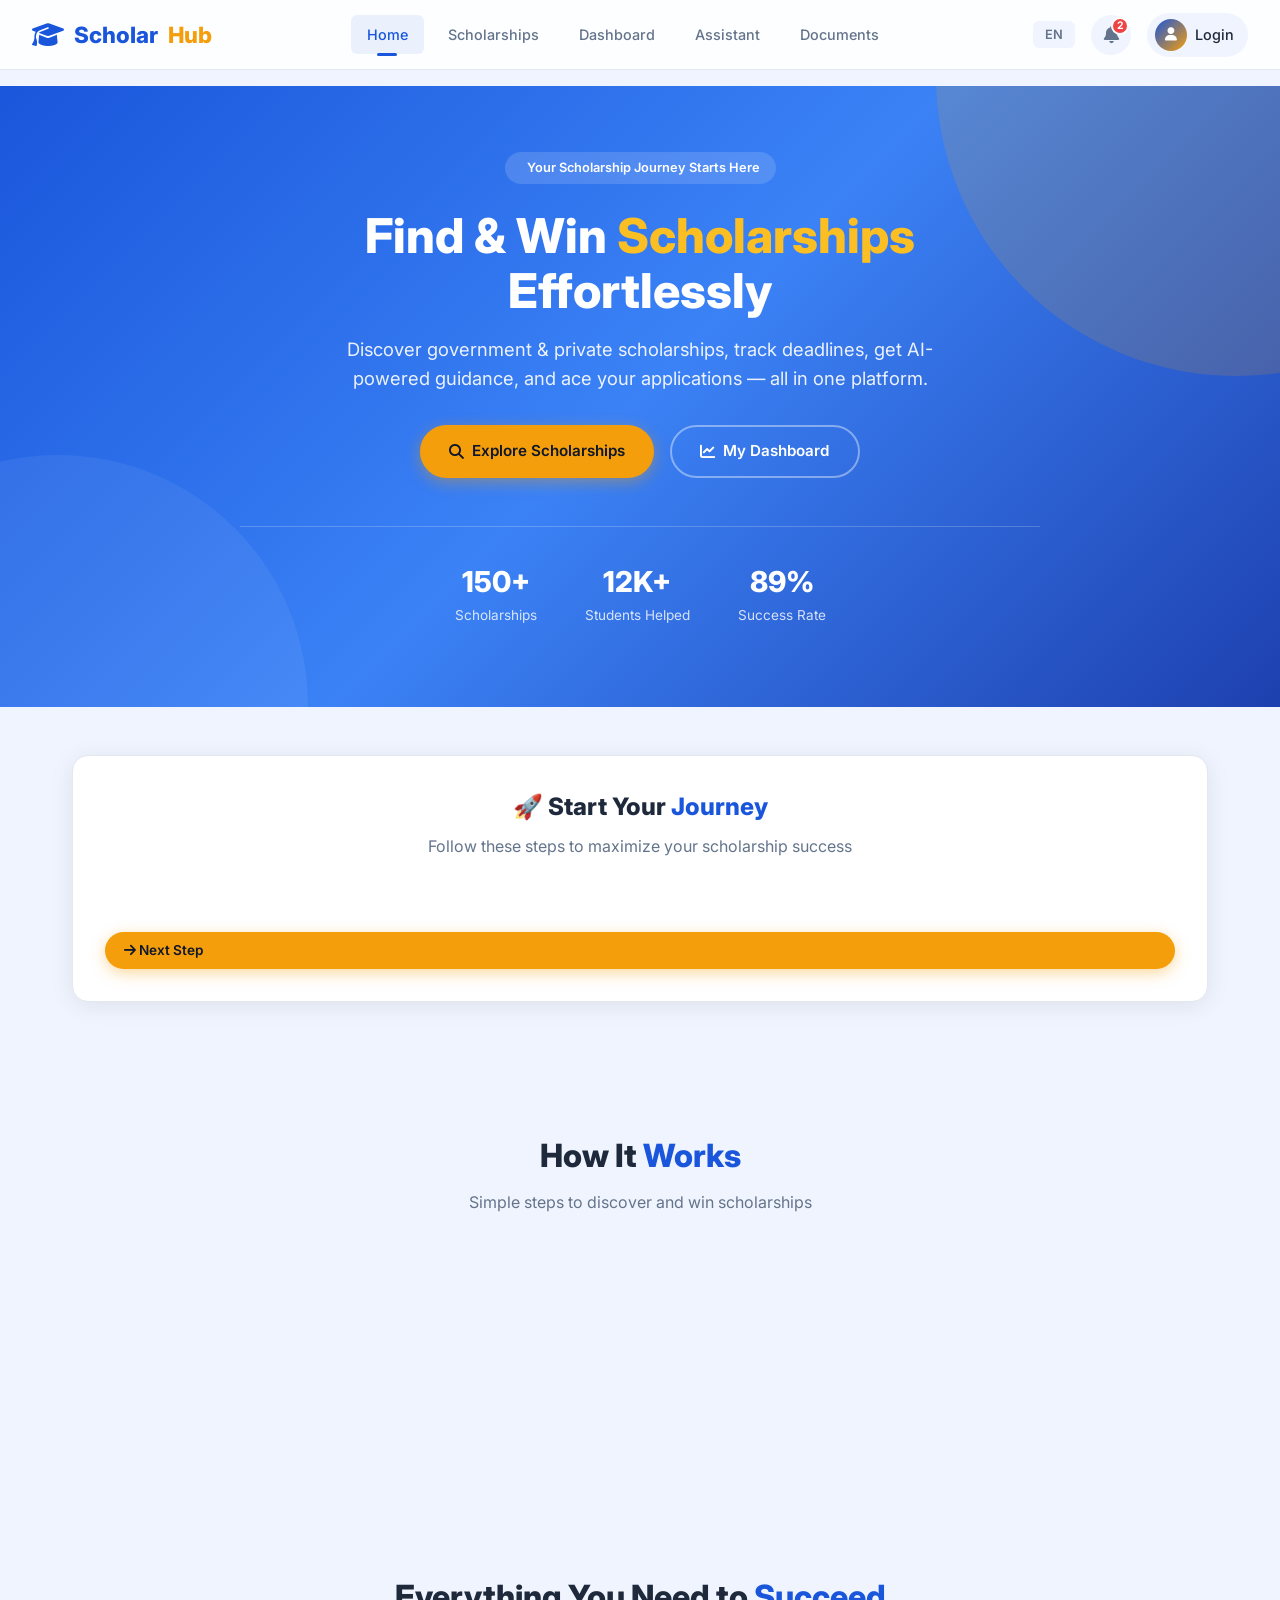
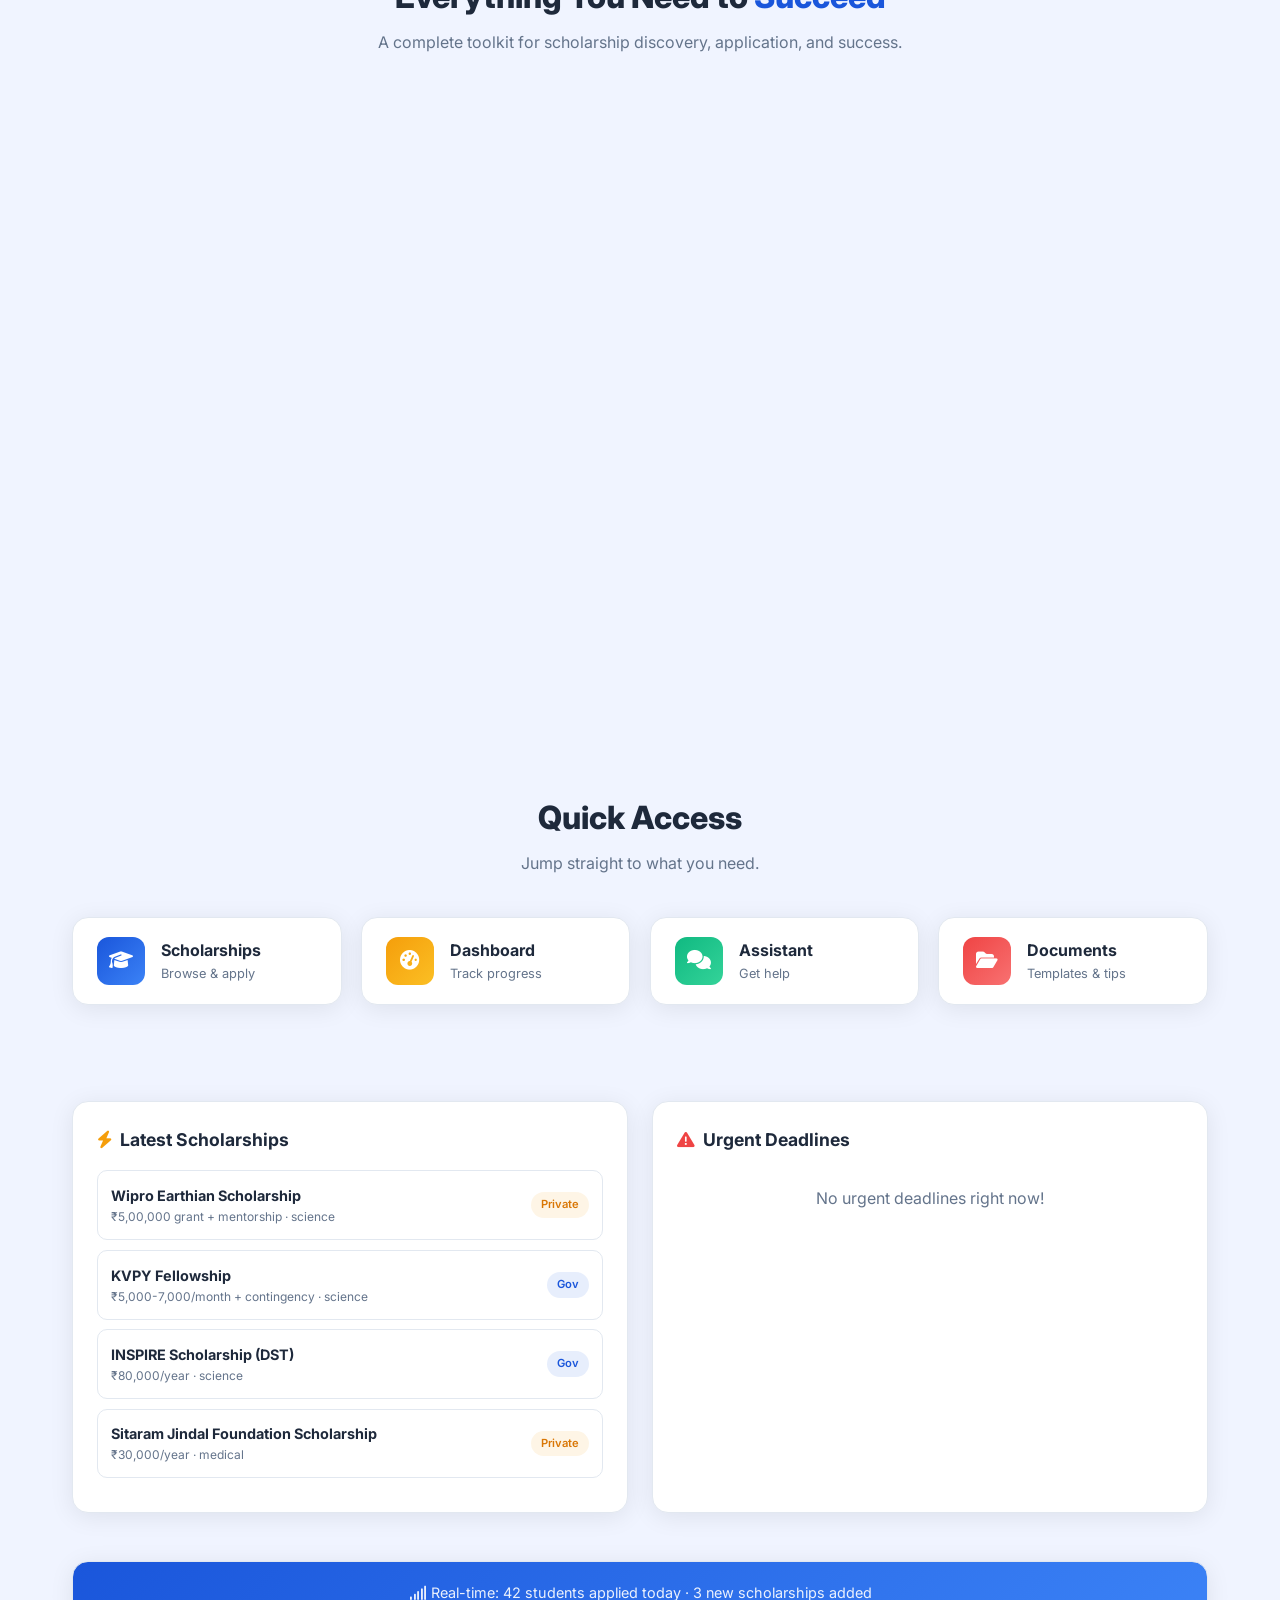
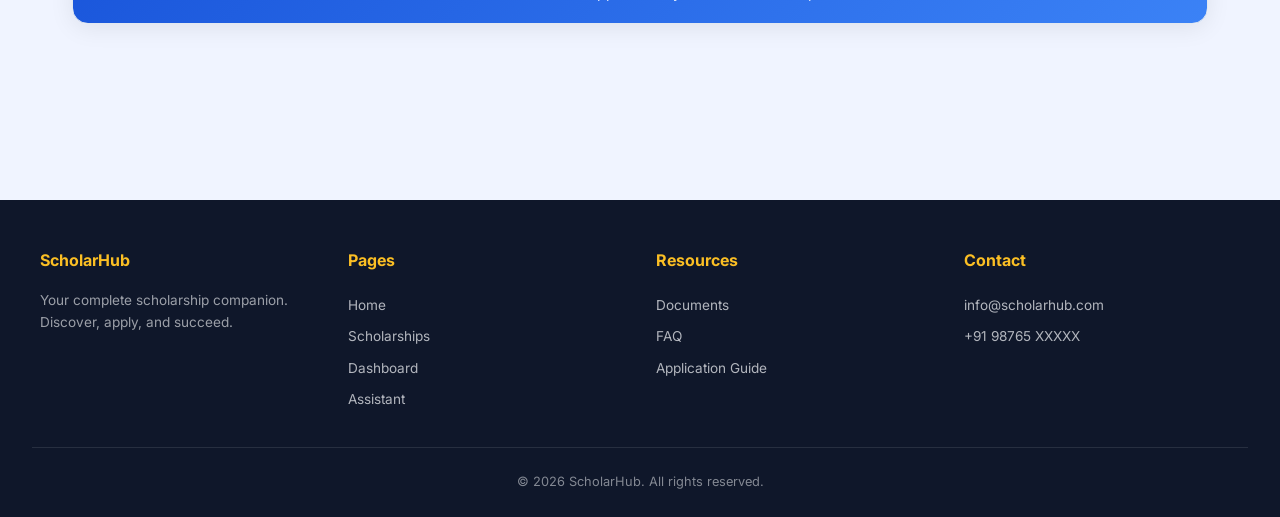
==== commit 0c88a894: "Update index.html" ====
--- a/index.html
+++ b/index.html
@@ -206,7 +206,7 @@
       <div class="footer-col">
         <h4 data-i18n="f_contact">Contact</h4>
         <a href="#">info@scholarhub.com</a>
-        <a href="#">+91 98765 43210</a>
+        <a href="#">+91 98765 XXXXX</a>
       </div>
     </div>
     <div class="footer-bottom">© 2026 ScholarHub. All rights reserved.</div>
